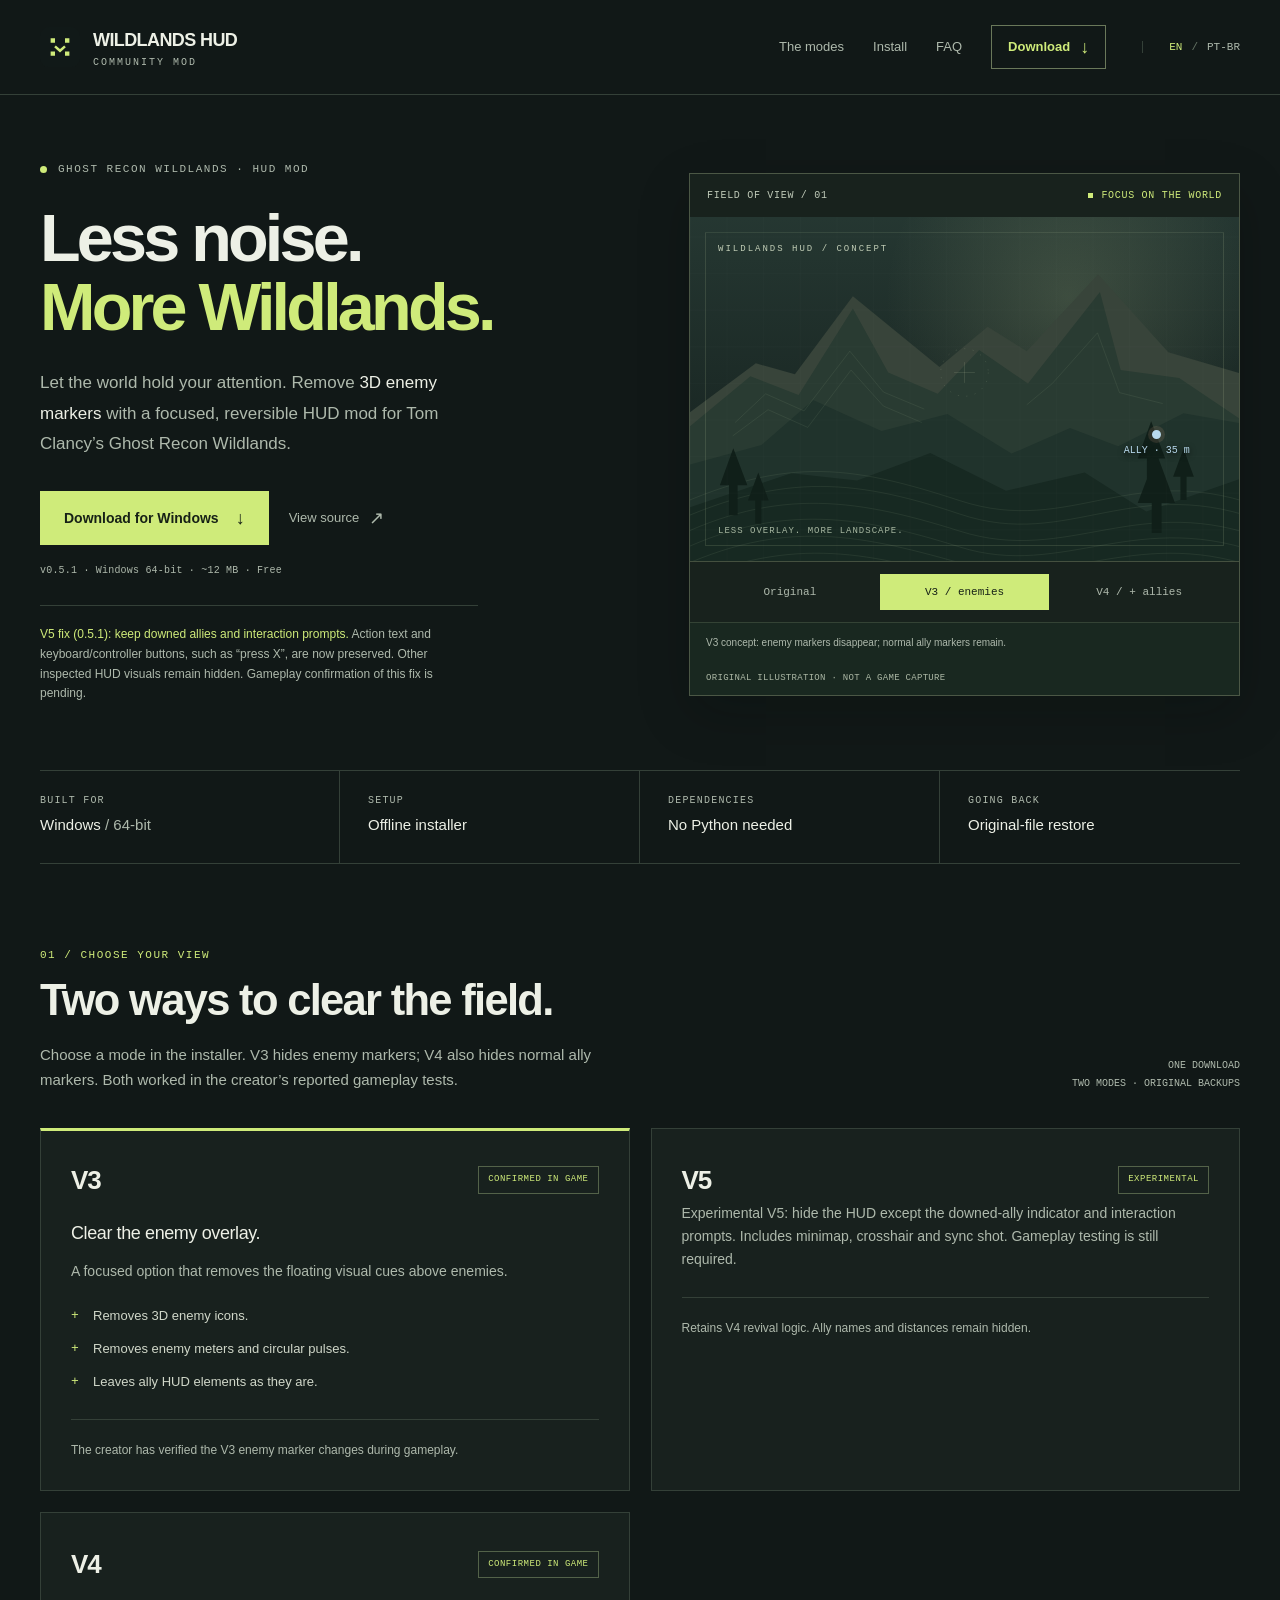
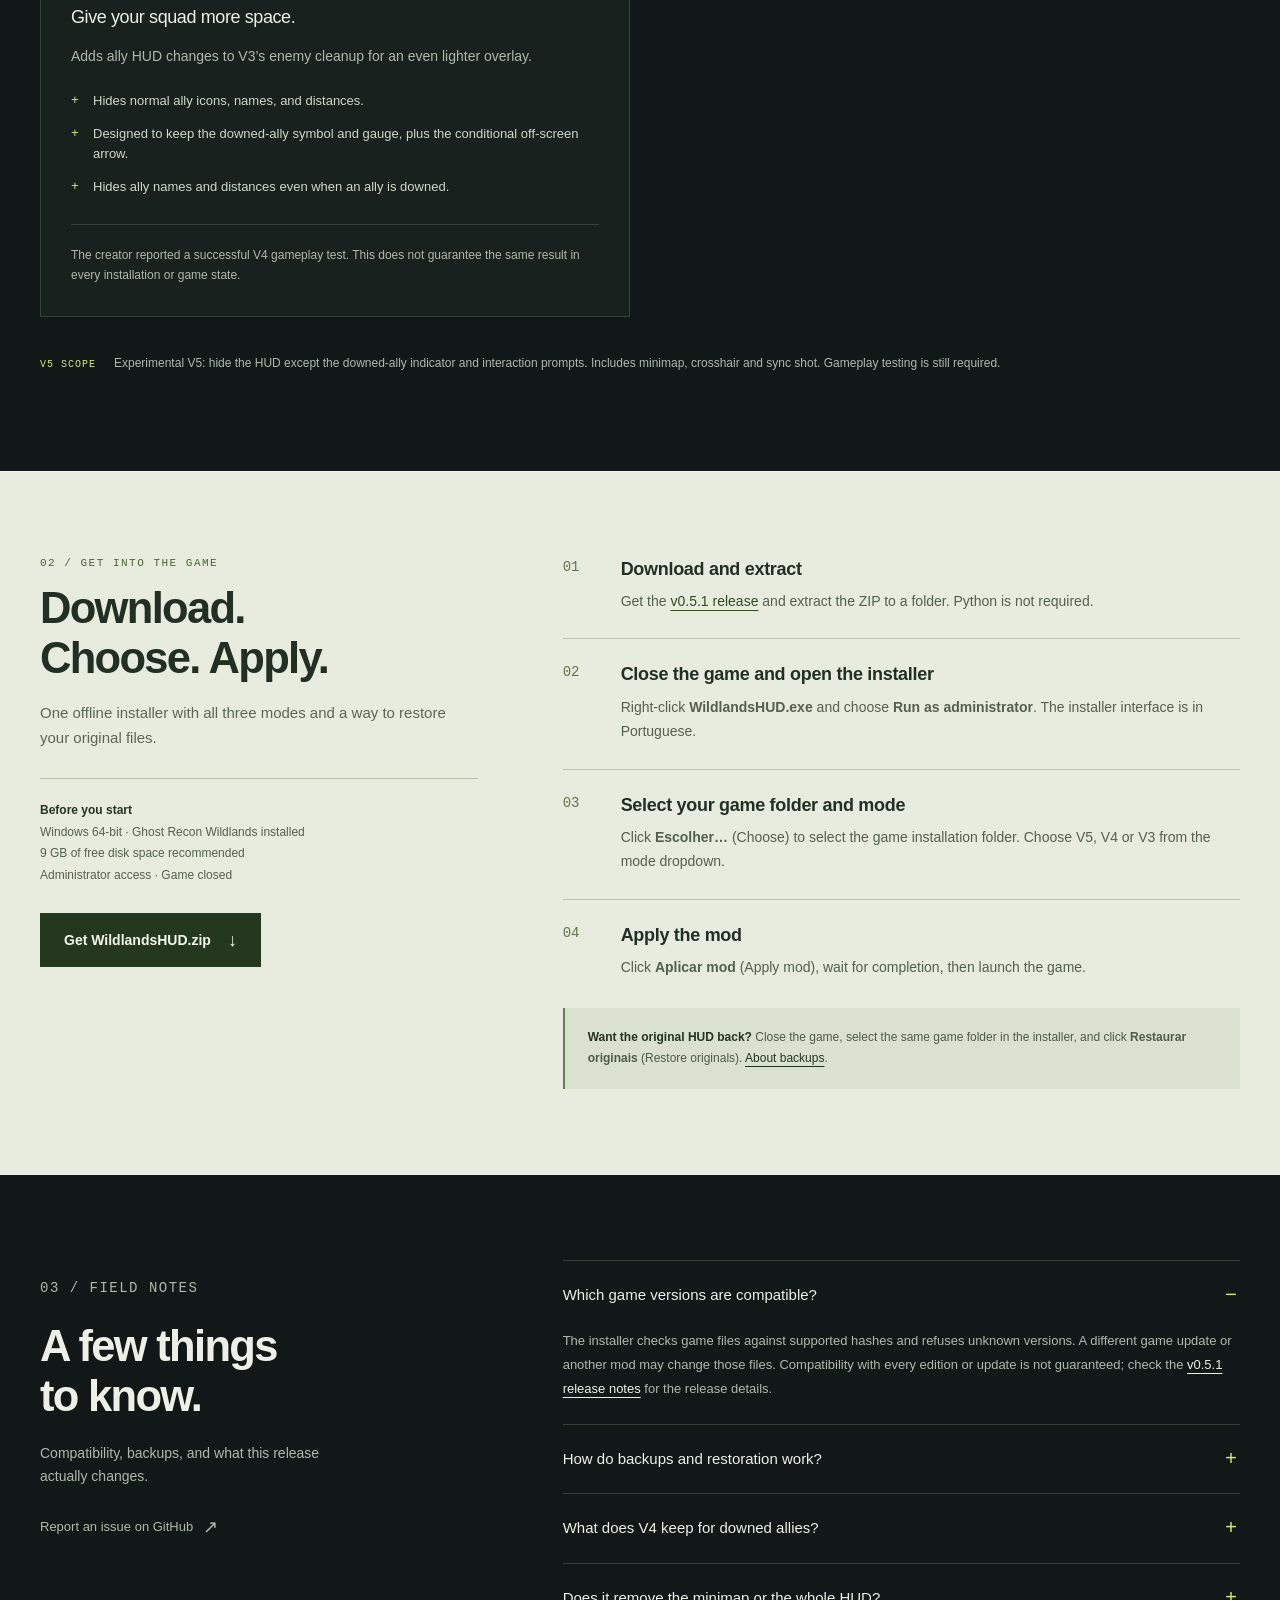
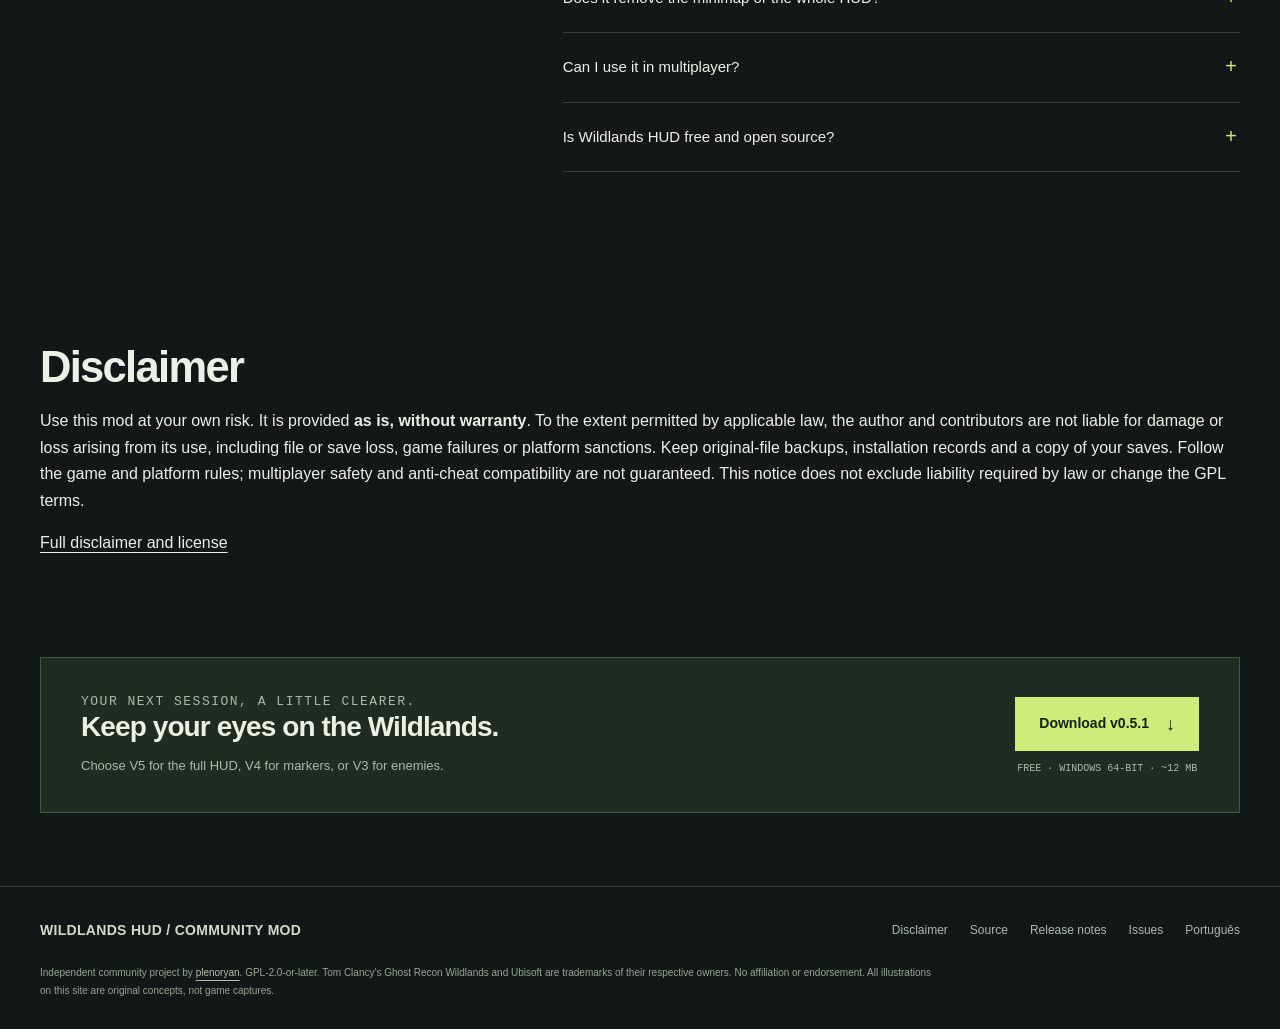
==== docs/index.html @ cd2aba9b "Preserve interaction prompts and action buttons in V5" ====
<!doctype html>
<html lang="en">
<head>
  <meta charset="utf-8">
  <meta name="viewport" content="width=device-width, initial-scale=1">
  <meta name="theme-color" content="#111817">
  <title>Wildlands HUD Mod — Remove Enemy Markers | Windows Download</title>
  <meta name="description" content="Remove 3D enemy markers in Ghost Recon Wildlands with Wildlands HUD. Free Windows installer, original-file restore, V3 and V4 modes confirmed in reported gameplay tests.">
  <meta name="robots" content="index, follow, max-image-preview:large">
  <link rel="canonical" href="https://plenoryan.github.io/wildlands-hud/">
  <link rel="alternate" hreflang="en" href="https://plenoryan.github.io/wildlands-hud/">
  <link rel="alternate" hreflang="pt-BR" href="https://plenoryan.github.io/wildlands-hud/pt-br/">
  <link rel="alternate" hreflang="x-default" href="https://plenoryan.github.io/wildlands-hud/">
  <meta property="og:type" content="website">
  <meta property="og:site_name" content="Wildlands HUD">
  <meta property="og:title" content="Wildlands HUD — Less noise. More Wildlands.">
  <meta property="og:description" content="A focused HUD mod for Ghost Recon Wildlands. Remove 3D enemy markers with a free, offline Windows installer.">
  <meta property="og:url" content="https://plenoryan.github.io/wildlands-hud/">
  <meta property="og:locale" content="en_US">
  <meta property="og:locale:alternate" content="pt_BR">
  <meta property="og:image" content="https://plenoryan.github.io/wildlands-hud/assets/social-card.png">
  <meta property="og:image:width" content="1200">
  <meta property="og:image:height" content="630">
  <meta property="og:image:alt" content="Wildlands HUD: Less noise. More Wildlands. Original illustrated mountain landscape, not a game capture.">
  <meta name="twitter:card" content="summary_large_image">
  <meta name="twitter:title" content="Wildlands HUD — Less noise. More Wildlands.">
  <meta name="twitter:description" content="Remove 3D enemy markers in Ghost Recon Wildlands. Free Windows installer with V3 and V4 modes confirmed in reported gameplay tests.">
  <meta name="twitter:image" content="https://plenoryan.github.io/wildlands-hud/assets/social-card.png">
  <link rel="icon" type="image/svg+xml" href="assets/favicon.svg">
  <link rel="stylesheet" href="assets/site.css">
  <script src="assets/site.js" defer></script>
  <script type="application/ld+json">
  {
    "@context": "https://schema.org",
    "@graph": [
      {
        "@type": "SoftwareApplication",
        "name": "Wildlands HUD",
        "url": "https://plenoryan.github.io/wildlands-hud/",
        "description": "A community HUD mod for Tom Clancy's Ghost Recon Wildlands that removes 3D enemy markers. Includes V3, confirmed in game by its creator, and V4 with additional ally marker changes also confirmed in a reported gameplay test.",
        "applicationCategory": "GameApplication",
        "operatingSystem": "Windows 64-bit",
        "softwareVersion": "0.5.1",
        "inLanguage": "pt-BR",
        "downloadUrl": "https://github.com/plenoryan/wildlands-hud/releases/download/v0.5.1/WildlandsHUD.zip",
        "releaseNotes": "https://github.com/plenoryan/wildlands-hud/releases/tag/v0.5.1",
        "softwareHelp": "https://plenoryan.github.io/wildlands-hud/#install",
        "license": "https://www.gnu.org/licenses/old-licenses/gpl-2.0.html",
        "offers": { "@type": "Offer", "price": "0", "priceCurrency": "USD" },
        "author": { "@type": "Person", "name": "plenoryan", "url": "https://github.com/plenoryan" }
      },
      {
        "@type": "FAQPage",
        "mainEntity": [
          {
            "@type": "Question",
            "name": "How do I install the Wildlands HUD mod?",
            "acceptedAnswer": { "@type": "Answer", "text": "Download and extract WildlandsHUD.zip, close the game, and run WildlandsHUD.exe as administrator. Use Escolher… to select the game installation folder, choose V5, V4 or V3, then click Aplicar mod. The installer UI is in Portuguese. Python is not required." }
          },
          {
            "@type": "Question",
            "name": "How do I restore the original game files?",
            "acceptedAnswer": { "@type": "Answer", "text": "Close the game, open the installer as administrator, select the same game folder, and click Restaurar originais. Original backups are saved beside the patched files with the .phoenixhud.original suffix. Local patch records are kept in %LOCALAPPDATA%\\WildlandsHUD. Keep these backups for restoration." }
          },
          {
            "@type": "Question",
            "name": "Which game versions are compatible?",
            "acceptedAnswer": { "@type": "Answer", "text": "Wildlands HUD supports recognized game file hashes. The installer refuses unknown file versions. Compatibility with every game update or another mod is not guaranteed; review the v0.5.1 release notes." }
          },
          {
            "@type": "Question",
            "name": "What is the difference between V3 and V4?",
            "acceptedAnswer": { "@type": "Answer", "text": "V3 removes 3D enemy icons, meters, and circular pulses; its creator has confirmed these changes in game. V4 adds removal of normal ally icons, names, and distances. It is designed to retain the downed-ally symbol, gauge, and conditional off-screen arrow while hiding ally names and distances even when downed. The creator has reported a successful V4 gameplay test; this does not establish compatibility with every game version or state." }
          }
        ]
      }
    ]
  }
  </script>
</head>
<body>
  <a class="skip" href="#main">Skip to content</a>
  <header class="site-header">
    <nav class="nav container" aria-label="Main navigation">
      <a class="brand" href="./" aria-label="Wildlands HUD home"><img src="assets/favicon.svg" width="40" height="40" alt=""><span>WILDLANDS HUD<small>COMMUNITY MOD</small></span></a>
      <div class="nav-links">
        <a href="#modes">The modes</a><a href="#install">Install</a><a href="#faq">FAQ</a>
        <a class="nav-download" href="https://github.com/plenoryan/wildlands-hud/releases/download/v0.5.1/WildlandsHUD.zip">Download <span class="arrow" aria-hidden="true">↓</span></a>
      </div>
      <div class="language" aria-label="Language"><a href="./" lang="en" aria-current="page" aria-label="English">EN</a><span aria-hidden="true">/</span><a href="pt-br/" lang="pt-BR" aria-label="Português brasileiro">PT-BR</a></div>
    </nav>
  </header>
  <main id="main">
    <section class="hero container" aria-labelledby="hero-title">
      <div class="hero-copy">
        <p class="eyebrow">Ghost Recon Wildlands · HUD mod</p>
        <h1 id="hero-title">Less noise.<br><span>More Wildlands.</span></h1>
        <p class="hero-lead">Let the world hold your attention. Remove <strong>3D enemy markers</strong> with a focused, reversible HUD mod for Tom Clancy’s Ghost Recon Wildlands.</p>
        <div class="actions"><a class="button button-primary" href="https://github.com/plenoryan/wildlands-hud/releases/download/v0.5.1/WildlandsHUD.zip">Download for Windows <span class="arrow" aria-hidden="true">↓</span></a><a class="text-link" href="https://github.com/plenoryan/wildlands-hud">View source <span class="arrow" aria-hidden="true">↗</span></a></div>
        <p class="download-meta">v0.5.1 · Windows 64-bit · ~12 MB · Free</p>
        <p class="release-note"><strong>V5 fix (0.5.1): keep downed allies and interaction prompts.</strong> Action text and keyboard/controller buttons, such as “press X”, are now preserved. Other inspected HUD visuals remain hidden. Gameplay confirmation of this fix is pending.</p>
      </div>
      <figure class="concept">
        <div class="concept-top"><span>FIELD OF VIEW / 01</span><span class="live-label">FOCUS ON THE WORLD</span></div>
        <div class="scene" data-scene data-mode="v3" aria-hidden="true">
          <span class="scene-number">WILDLANDS HUD / CONCEPT</span>
          <span class="marker enemy enemy-one"><i></i><span>84 m</span></span><span class="marker enemy enemy-two"><i></i><span>120 m</span></span><span class="marker enemy enemy-three"><i></i><span>62 m</span></span>
          <span class="marker ally"><i></i><span>ALLY · 35 m</span></span>
          <span class="scene-coordinate">LESS OVERLAY. MORE LANDSCAPE.</span>
        </div>
        <div class="concept-tabs" role="group" aria-label="Illustrated HUD comparison">
          <button type="button" data-mode-button="original" data-caption="Original concept: enemy and normal ally markers are visible." aria-pressed="false">Original</button>
          <button type="button" data-mode-button="v3" data-caption="V3 concept: enemy markers disappear; normal ally markers remain." aria-pressed="true">V3 / enemies</button>
          <button type="button" data-mode-button="v4" data-caption="V4 concept: normal ally markers also disappear. Confirmed in a reported gameplay test by the creator." aria-pressed="false">V4 / + allies</button>
        </div>
        <figcaption><div class="concept-caption" data-scene-caption aria-live="polite">V3 concept: enemy markers disappear; normal ally markers remain.</div><span class="concept-label">ORIGINAL ILLUSTRATION · NOT A GAME CAPTURE</span></figcaption>
      </figure>
    </section>
    <div class="spec-strip container" aria-label="At a glance">
      <div class="spec"><small>Built for</small><strong>Windows <span>/ 64-bit</span></strong></div><div class="spec"><small>Setup</small><strong>Offline installer</strong></div><div class="spec"><small>Dependencies</small><strong>No Python needed</strong></div><div class="spec"><small>Going back</small><strong>Original-file restore</strong></div>
    </div>
    <section class="section container" id="modes" aria-labelledby="modes-title">
      <div class="section-header"><div><p class="section-kicker">01 / Choose your view</p><h2 class="section-title" id="modes-title">Two ways to clear the field.</h2><p class="section-intro">Choose a mode in the installer. V3 hides enemy markers; V4 also hides normal ally markers. Both worked in the creator’s reported gameplay tests.</p></div><p class="section-aside">ONE DOWNLOAD<br>TWO MODES · ORIGINAL BACKUPS</p></div>
      <div class="mode-grid">
        <article class="mode-card recommended"><div class="mode-title"><h3>V3</h3><span class="tag">CONFIRMED IN GAME</span></div><p class="mode-subtitle">Clear the enemy overlay.</p><p class="mode-description">A focused option that removes the floating visual cues above enemies.</p><ul class="feature-list"><li>Removes 3D enemy icons.</li><li>Removes enemy meters and circular pulses.</li><li>Leaves ally HUD elements as they are.</li></ul><p class="mode-footnote">The creator has verified the V3 enemy marker changes during gameplay.</p></article>
        <article class="mode-card"><div class="mode-title"><h3>V5</h3><span class="tag">EXPERIMENTAL</span></div><p class="mode-description">Experimental V5: hide the HUD except the downed-ally indicator and interaction prompts. Includes minimap, crosshair and sync shot. Gameplay testing is still required.</p><p class="mode-footnote">Retains V4 revival logic. Ally names and distances remain hidden.</p></article>
        <article class="mode-card"><div class="mode-title"><h3>V4</h3><span class="tag">CONFIRMED IN GAME</span></div><p class="mode-subtitle">Give your squad more space.</p><p class="mode-description">Adds ally HUD changes to V3’s enemy cleanup for an even lighter overlay.</p><ul class="feature-list"><li>Hides normal ally icons, names, and distances.</li><li>Designed to keep the downed-ally symbol and gauge, plus the conditional off-screen arrow.</li><li>Hides ally names and distances even when an ally is downed.</li></ul><p class="mode-footnote">The creator reported a successful V4 gameplay test. This does not guarantee the same result in every installation or game state.</p></article>
      </div>
      <p class="scope-note"><strong>V5 SCOPE</strong><span>Experimental V5: hide the HUD except the downed-ally indicator and interaction prompts. Includes minimap, crosshair and sync shot. Gameplay testing is still required.</span></p>
    </section>
    <section class="section section-install" id="install" aria-labelledby="install-title">
      <div class="container install-grid">
        <div><p class="section-kicker">02 / Get into the game</p><h2 class="section-title" id="install-title">Download.<br>Choose. Apply.</h2><p class="section-intro">One offline installer with all three modes and a way to restore your original files.</p><p class="requirements"><strong>Before you start</strong><br>Windows 64-bit · Ghost Recon Wildlands installed<br>9 GB of free disk space recommended<br>Administrator access · Game closed</p><a class="button" href="https://github.com/plenoryan/wildlands-hud/releases/download/v0.5.1/WildlandsHUD.zip">Get WildlandsHUD.zip <span class="arrow" aria-hidden="true">↓</span></a></div>
        <div><ol class="steps"><li><h3>Download and extract</h3><p>Get the <a href="https://github.com/plenoryan/wildlands-hud/releases/tag/v0.5.1">v0.5.1 release</a> and extract the ZIP to a folder. Python is not required.</p></li><li><h3>Close the game and open the installer</h3><p>Right-click <strong>WildlandsHUD.exe</strong> and choose <strong>Run as administrator</strong>. The installer interface is in Portuguese.</p></li><li><h3>Select your game folder and mode</h3><p>Click <span class="ui-label" lang="pt-BR">Escolher…</span> (Choose) to select the game installation folder. Choose V5, V4 or V3 from the mode dropdown.</p></li><li><h3>Apply the mod</h3><p>Click <span class="ui-label" lang="pt-BR">Aplicar mod</span> (Apply mod), wait for completion, then launch the game.</p></li></ol><div class="restore-note"><strong>Want the original HUD back?</strong> Close the game, select the same game folder in the installer, and click <span class="ui-label" lang="pt-BR">Restaurar originais</span> (Restore originals). <a href="#restore">About backups</a>.</div></div>
      </div>
    </section>
    <section class="section container faq-layout" id="faq" aria-labelledby="faq-title">
      <div class="faq-intro"><p class="section-kicker">03 / Field notes</p><h2 class="section-title" id="faq-title">A few things<br>to know.</h2><p>Compatibility, backups, and what this release actually changes.</p><a class="text-link" href="https://github.com/plenoryan/wildlands-hud/issues">Report an issue on GitHub <span class="arrow" aria-hidden="true">↗</span></a></div>
      <div class="faq-list">
        <details open><summary>Which game versions are compatible?</summary><p>The installer checks game files against supported hashes and refuses unknown versions. A different game update or another mod may change those files. Compatibility with every edition or update is not guaranteed; check the <a href="https://github.com/plenoryan/wildlands-hud/releases/tag/v0.5.1">v0.5.1 release notes</a> for the release details.</p></details>
        <details id="restore"><summary>How do backups and restoration work?</summary><p>Original copies are saved beside the patched files with the <code>.phoenixhud.original</code> suffix. Local patch records are kept in <code>%LOCALAPPDATA%\WildlandsHUD</code>. Keep the backups: the <span lang="pt-BR">Restaurar originais</span> button uses them to restore the original files. Close the game and select the same installation folder before restoring.</p></details>
        <details><summary>What does V4 keep for downed allies?</summary><p>V4 is designed to preserve the downed-ally symbol and gauge, along with the conditional off-screen arrow. Ally names and distance text are hidden even when downed. The creator reported that V4 was tested and worked. The report does not cover every possible game state or installation.</p></details>
        <details><summary>Does it remove the minimap or the whole HUD?</summary><p>Experimental V5 targets the full HUD, including minimap, crosshair and sync shot, while retaining the downed-ally indicator and interaction prompts. Gameplay testing is still required. V3 and V4 keep their narrower marker scope.</p></details>
        <details><summary>Can I use it in multiplayer?</summary><p>This project makes no claim of multiplayer safety or anti-cheat compatibility. It does not provide an anti-cheat bypass. An “offline installer” means installation does not require an online service; it is not a statement about supported game modes.</p></details>
        <details><summary>Is Wildlands HUD free and open source?</summary><p>Yes. Wildlands HUD is a free community project. Its <a href="https://github.com/plenoryan/wildlands-hud">source code</a> is available under the GNU General Public License, version 2 or later (GPL-2.0-or-later). It is not affiliated with, endorsed by, or an official product of Ubisoft.</p></details>
      </div>
    </section>
    <section class="section container" id="disclaimer" aria-labelledby="disclaimer-title"><h2 class="section-title" id="disclaimer-title">Disclaimer</h2><p>Use this mod at your own risk. It is provided <strong>as is, without warranty</strong>. To the extent permitted by applicable law, the author and contributors are not liable for damage or loss arising from its use, including file or save loss, game failures or platform sanctions. Keep original-file backups, installation records and a copy of your saves. Follow the game and platform rules; multiplayer safety and anti-cheat compatibility are not guaranteed. This notice does not exclude liability required by law or change the GPL terms.</p><p><a href="https://github.com/plenoryan/wildlands-hud/blob/main/DISCLAIMER.md">Full disclaimer and license</a></p></section>
    <section class="download-band container" aria-labelledby="download-title"><div><p class="section-kicker">Your next session, a little clearer.</p><h2 id="download-title">Keep your eyes on the Wildlands.</h2><p>Choose V5 for the full HUD, V4 for markers, or V3 for enemies.</p></div><div><a class="button button-primary" href="https://github.com/plenoryan/wildlands-hud/releases/download/v0.5.1/WildlandsHUD.zip">Download v0.5.1 <span class="arrow" aria-hidden="true">↓</span></a><small>FREE · WINDOWS 64-BIT · ~12 MB</small></div></section>
  </main>
  <footer class="site-footer"><div class="container"><div class="footer-top"><span class="footer-brand">WILDLANDS HUD <span aria-hidden="true">/</span> COMMUNITY MOD</span><div class="footer-links"><a href="#disclaimer">Disclaimer</a><a href="https://github.com/plenoryan/wildlands-hud">Source</a><a href="https://github.com/plenoryan/wildlands-hud/releases/tag/v0.5.1">Release notes</a><a href="https://github.com/plenoryan/wildlands-hud/issues">Issues</a><a href="pt-br/" lang="pt-BR">Português</a></div></div><p class="footer-bottom">Independent community project by <a href="https://github.com/plenoryan">plenoryan</a>. GPL-2.0-or-later. Tom Clancy’s Ghost Recon Wildlands and Ubisoft are trademarks of their respective owners. No affiliation or endorsement. All illustrations on this site are original concepts, not game captures.</p></div></footer>
</body>
</html>
---- docs/assets/site.css ----
/* Original artwork and interface. No game assets or external font requests. */
:root{color-scheme:dark;--bg:#111817;--panel:#18211e;--line:#344038;--ink:#edf0e6;--muted:#aeb9ac;--green:#cfeb7a;--dark:#172116;--mono:"Cascadia Code",Consolas,monospace;--sans:Inter,"Segoe UI",Arial,sans-serif}
*{box-sizing:border-box}html{scroll-behavior:smooth;scroll-padding-top:100px}body{margin:0;background:var(--bg);color:var(--ink);font:16px/1.65 var(--sans);-webkit-font-smoothing:antialiased}a{color:inherit;text-decoration-thickness:1px;text-underline-offset:4px}button{font:inherit}button,a{-webkit-tap-highlight-color:transparent}a:focus-visible,button:focus-visible,summary:focus-visible{outline:3px solid var(--green);outline-offset:5px}button{cursor:pointer}::selection{background:var(--green);color:var(--dark)}.container{width:min(1200px,calc(100% - 80px));margin-inline:auto}.skip{position:fixed;z-index:20;top:10px;left:10px;transform:translateY(-150%);background:var(--green);padding:12px 20px;color:var(--dark)}.skip:focus{transform:translateY(0)}.site-header{border-bottom:1px solid var(--line);background:var(--bg)}.nav{min-height:94px;display:flex;align-items:center;gap:36px}.brand{display:flex;gap:13px;align-items:center;font-size:18px;font-weight:760;letter-spacing:-.6px;text-decoration:none;white-space:nowrap}.brand img{width:40px;height:40px}.brand span small{font:10px var(--mono);display:block;color:var(--muted);letter-spacing:2px;margin-top:1px}.nav-links{margin-left:auto;display:flex;gap:29px;align-items:center}.nav-links>a{font-size:13px;color:var(--muted);text-decoration:none}.nav-links>a:hover{color:var(--ink)}.language{display:flex;gap:9px;align-items:center;font:11px var(--mono);border-left:1px solid var(--line);padding-left:26px}.language a{text-decoration:none;color:var(--muted)}.language a[aria-current="page"]{color:var(--green)}.language span{color:#657465}.nav-download{display:inline-flex!important;align-items:center;gap:10px;padding:10px 16px;border:1px solid #6a785a;color:var(--green)!important;font-weight:650}.arrow{font-size:18px;line-height:1}.eyebrow{display:flex;gap:11px;align-items:center;font:11px/1.5 var(--mono);letter-spacing:1.5px;text-transform:uppercase;color:var(--muted);margin:0 0 26px}.eyebrow::before{content:"";width:7px;height:7px;background:var(--green);border-radius:50%}.hero{padding-top:66px;padding-bottom:62px;display:grid;grid-template-columns:1.08fr 1fr;gap:54px;align-items:center}.hero-copy{padding-bottom:4px}h1{font-size:clamp(48px,5.2vw,74px);line-height:1.05;letter-spacing:-3.8px;font-weight:750;margin:0 0 25px}h1 span{color:var(--green)}.hero-lead{font-size:17px;line-height:1.8;color:var(--muted);max-width:460px;margin:0 0 31px}.hero-lead strong{color:var(--ink);font-weight:500}.actions{display:flex;align-items:center;gap:20px;flex-wrap:wrap}.button{display:inline-flex;justify-content:center;align-items:center;gap:17px;min-height:54px;padding:13px 23px;font-size:14px;font-weight:720;text-decoration:none;border:1px solid transparent;transition:background .2s,transform .2s}.button:hover{transform:translateY(-2px)}.button-primary{background:var(--green);color:var(--dark)}.button-primary:hover{background:#def999}.text-link{font-size:13px;display:inline-flex;align-items:center;gap:10px;color:var(--muted);text-decoration:none}.text-link:hover{color:var(--ink)}.download-meta{font:10px/1.8 var(--mono);color:var(--muted);margin:17px 0 0;letter-spacing:.2px}.release-note{font-size:12px;color:var(--muted);margin:25px 0 0;padding-top:19px;border-top:1px solid var(--line);max-width:438px}.release-note strong{color:var(--green);font-weight:500}.concept{border:1px solid #4b5745;margin:0;position:relative;min-width:0;background:#192820;box-shadow:0 18px 50px #060c0933}.concept-top{display:flex;justify-content:space-between;gap:10px;padding:14px 17px;background:#18221d;font:10px/1.5 var(--mono);letter-spacing:.7px;color:#c0cbb9}.live-label{color:var(--green);display:flex;align-items:center;gap:8px}.live-label::before{content:"";width:5px;height:5px;background:var(--green)}.scene{height:344px;position:relative;background:url("terrain.svg") center/cover;overflow:hidden}.scene::after{content:"";pointer-events:none;position:absolute;inset:15px;border:1px solid #d7e9b522;clip-path:polygon(0 0,26px 0,26px 1px,1px 1px,1px 26px,0 26px,0 0,100% 0,100% 26px,calc(100% - 1px) 26px,calc(100% - 1px) 1px,calc(100% - 26px) 1px,calc(100% - 26px) 0,100% 0,100% 100%,calc(100% - 26px) 100%,calc(100% - 26px) calc(100% - 1px),calc(100% - 1px) calc(100% - 1px),calc(100% - 1px) calc(100% - 26px),100% calc(100% - 26px),100% 100%,0 100%,0 calc(100% - 26px),1px calc(100% - 26px),1px calc(100% - 1px),26px calc(100% - 1px),26px 100%,0 100%)}.scene-number{position:absolute;left:28px;top:27px;font:9px var(--mono);letter-spacing:2px;color:#c0ccb5}.scene-coordinate{position:absolute;bottom:25px;left:28px;font:9px var(--mono);letter-spacing:1px;color:#a7b7a1}.marker{position:absolute;display:grid;justify-items:center;gap:6px;transition:opacity .3s;color:#e7a287;font:10px var(--mono);text-shadow:0 2px 6px #000}.marker i{display:block;width:13px;height:13px;background:currentColor;transform:rotate(45deg);box-shadow:0 0 0 4px #edaf9020}.enemy-one{left:27%;top:42%}.enemy-two{left:66%;top:37%}.enemy-three{left:49%;top:54%}.ally{left:79%;top:62%;color:#b8d9ed}.ally i{border-radius:50%;width:9px;height:9px}.scene[data-mode="v3"] .enemy,.scene[data-mode="v4"] .marker{opacity:0}.concept-tabs{display:flex;gap:5px;padding:12px 15px;background:#18221d;border-top:1px solid #44503f}.concept-tabs button{border:1px solid transparent;background:transparent;color:var(--muted);padding:7px 12px;font:11px var(--mono);flex:1;min-height:36px}.concept-tabs button:hover{color:var(--ink);border-color:var(--line)}.concept-tabs button[aria-pressed="true"]{background:var(--green);color:var(--dark)}.concept figcaption{font-size:10px;color:var(--muted);padding:12px 16px;line-height:1.5;border-top:1px solid #344335}.concept-caption{min-height:32px}.concept figcaption strong{color:#d1d9ca;font-weight:500}.concept-label{display:block;font:9px var(--mono);letter-spacing:.3px;margin-top:6px;color:#acb8a5}.sr-only{position:absolute;width:1px;height:1px;padding:0;margin:-1px;overflow:hidden;clip:rect(0,0,0,0);white-space:nowrap;border:0}.spec-strip{border-block:1px solid var(--line);display:grid;grid-template-columns:repeat(4,1fr);margin-bottom:0}.spec{padding:24px 28px;border-right:1px solid var(--line)}.spec:first-child{padding-left:0}.spec:last-child{border:0}.spec small{display:block;font:10px var(--mono);color:var(--muted);letter-spacing:1.2px;margin-bottom:6px;text-transform:uppercase}.spec strong{font-size:15px;font-weight:500}.spec strong span{color:var(--muted)}.section{padding-block:85px}.section-kicker{font:11px var(--mono);letter-spacing:1.5px;text-transform:uppercase;color:var(--green);margin:0 0 14px}.section-title{font-size:clamp(31px,3.4vw,44px);line-height:1.16;letter-spacing:-1.7px;margin:0;font-weight:650}.section-intro{max-width:575px;color:var(--muted);font-size:15px;margin:18px 0 0}.section-header{display:flex;align-items:flex-end;justify-content:space-between;gap:35px;margin-bottom:35px}.section-aside{font:10px/1.8 var(--mono);color:var(--muted);max-width:225px;margin:0;text-align:right}.mode-grid{display:grid;grid-template-columns:1fr 1fr;gap:21px}.mode-card{border:1px solid var(--line);padding:30px;background:var(--panel)}.mode-card.recommended{border-top:3px solid var(--green);padding-top:28px}.mode-title{display:flex;align-items:center;justify-content:space-between;gap:14px}.mode-title h3{font-size:26px;font-weight:600;letter-spacing:-1px;margin:0}.tag{font:9px/1.5 var(--mono);padding:6px 9px;border:1px solid #536249;color:var(--green);letter-spacing:.5px;white-space:nowrap}.tag.experimental{color:#e0c68f;border-color:#6c6049}.mode-subtitle{font-size:18px;letter-spacing:-.4px;margin:17px 0 12px}.mode-description{font-size:14px;color:var(--muted);margin:0 0 23px}.feature-list{padding:0;margin:0;list-style:none}.feature-list li{position:relative;padding-left:22px;font-size:13px;color:#d0d7c9;margin-top:12px;line-height:1.6}.feature-list li::before{content:"+";position:absolute;left:0;color:var(--green);font-family:var(--mono)}.mode-footnote{font-size:12px;color:var(--muted);border-top:1px solid var(--line);padding-top:20px;margin:26px 0 0;line-height:1.7}.scope-note{margin-top:20px;display:flex;align-items:baseline;gap:18px;font-size:12px;color:var(--muted);padding:17px 0 0}.scope-note strong{font:10px var(--mono);letter-spacing:1px;color:var(--green);white-space:nowrap}.section-install{background:#e8ecdf;color:#223024;border-block:1px solid #f1f4e9}.section-install .section-kicker{color:#4b6339}.section-install .section-intro{color:#5c6657}.install-grid{display:grid;grid-template-columns:.84fr 1.3fr;gap:85px}.requirements{margin:27px 0 0;border-top:1px solid #b8c3ad;padding-top:21px;font-size:12px;color:#54614d;line-height:1.8}.requirements strong{color:#243522}.steps{padding:0;margin:0;list-style:none;counter-reset:steps}.steps li{counter-increment:steps;position:relative;padding:0 0 25px 58px;margin-bottom:23px;border-bottom:1px solid #bac4b0}.steps li:last-child{margin:0;border:0;padding-bottom:0}.steps li::before{content:"0" counter(steps);position:absolute;left:0;top:2px;color:#617646;font:14px var(--mono)}.steps h3{font-size:18px;line-height:1.35;margin:0 0 8px;font-weight:650;letter-spacing:-.3px}.steps p{font-size:14px;line-height:1.75;margin:0;color:#53604d}.steps a{color:#304d1e}.ui-label{font-weight:650;color:inherit}.section-install .button{margin-top:27px;background:#243820;color:#f1f7e9}.section-install .button:hover{background:#38532d}.restore-note{padding:19px 23px;background:#dae1cf;margin-top:28px;font-size:12px;line-height:1.8;color:#4e5c45;border-left:2px solid #687e4f}.restore-note strong{color:#22351c}.restore-note a{color:#22351c}.faq-layout{display:grid;grid-template-columns:.84fr 1.3fr;gap:85px}.faq-intro p{font-size:14px;color:var(--muted);max-width:300px;margin:20px 0 25px}.faq-list{border-top:1px solid var(--line)}details{border-bottom:1px solid var(--line);padding:0}summary{list-style:none;cursor:pointer;position:relative;padding:23px 32px 23px 0;font-size:15px;font-weight:500;line-height:1.5}summary::-webkit-details-marker{display:none}summary::after{content:"+";position:absolute;right:3px;color:var(--green);font:20px var(--mono)}details[open] summary::after{content:"−"}details p{font-size:13px;line-height:1.85;color:var(--muted);margin:0 0 22px}details code{font:11px/1.7 var(--mono);color:#d2dfbd;overflow-wrap:anywhere}details a{color:var(--ink)}.download-band{padding:36px 40px;display:flex;align-items:center;justify-content:space-between;gap:35px;background:#202c21;border:1px solid #46563b;margin-bottom:73px;position:relative;overflow:hidden}.download-band h2{font-size:28px;letter-spacing:-.9px;line-height:1.3;margin:0 0 9px;font-weight:600}.download-band p{color:var(--muted);font-size:13px;margin:0}.download-band .button{white-space:nowrap}.download-band small{display:block;font:10px var(--mono);text-align:center;color:var(--muted);margin-top:12px}.site-footer{border-top:1px solid var(--line);padding-block:32px 28px}.footer-top{display:flex;justify-content:space-between;align-items:center;gap:25px}.footer-brand{font-size:14px;color:#d1d9ca;font-weight:650;letter-spacing:.3px}.footer-links{display:flex;gap:22px;flex-wrap:wrap}.footer-links a{font-size:12px;color:var(--muted);text-decoration:none}.footer-links a:hover{color:var(--ink)}.footer-bottom{font-size:10px;color:#99a593;margin:22px 0 0;max-width:900px;line-height:1.8}.footer-bottom a{color:#b5c1ac}
@media(min-width:1500px){.hero{padding-block:82px}.scene{height:386px}}
@media(max-width:1100px){.container{width:calc(100% - 56px)}.nav{gap:22px}.nav-links{gap:20px}.language{padding-left:18px}.hero{gap:32px}h1{font-size:57px;letter-spacing:-2.8px}.hero-lead{font-size:16px}.scene{height:329px}.hero .actions{gap:14px}.hero .button{padding-inline:17px}.hero .text-link{font-size:12px}.install-grid,.faq-layout{gap:52px}.mode-card{padding:24px}.mode-card.recommended{padding-top:22px}.tag{font-size:8px}.mode-title h3{font-size:24px}}
@media(max-width:860px){.nav-links>a:not(.nav-download){display:none}.hero{grid-template-columns:1fr 1fr;gap:27px;padding-top:45px}h1{font-size:48px;letter-spacing:-2.5px}.eyebrow{font-size:9px;letter-spacing:.6px}.hero-lead{font-size:14px}.hero .actions{display:block}.hero .text-link{margin-top:16px}.scene{height:333px}.concept-top{padding-inline:11px;font-size:8px}.concept-tabs{padding:9px;gap:3px}.concept-tabs button{padding:7px 6px;font-size:10px}.spec{padding-inline:18px}.spec strong{font-size:13px}.spec small{font-size:9px}.section{padding-block:65px}.mode-title{align-items:flex-start;flex-direction:column;gap:10px}.mode-subtitle{font-size:17px}.mode-description{font-size:13px}.install-grid,.faq-layout{gap:36px;grid-template-columns:.8fr 1.2fr}.section-title{font-size:33px}.download-band{padding:28px}.download-band h2{font-size:23px}}
@media(max-width:680px){.container{width:calc(100% - 40px)}.nav{min-height:77px;gap:14px;flex-wrap:wrap}.brand{font-size:16px;gap:8px}.brand img{width:33px;height:33px}.brand span small{font-size:8px;letter-spacing:1.4px}.nav-links{margin-left:auto}.nav-download{display:none!important}.language{padding-left:0;border:0;font-size:10px;gap:8px}.hero{grid-template-columns:1fr;padding-block:43px 35px;gap:34px}.hero-copy{padding:0}.eyebrow{font-size:9px;letter-spacing:1px;margin-bottom:23px}h1{font-size:clamp(49px,11vw,68px);letter-spacing:-2.8px;max-width:580px;margin-bottom:21px}.hero-lead{font-size:15px;max-width:520px;margin-bottom:25px}.hero .actions{display:flex;gap:21px}.hero .text-link{margin:0}.hero .button{padding-inline:21px}.release-note{max-width:none;margin-top:21px}.scene{height:285px}.concept-top{font-size:9px;padding:12px 14px}.concept-tabs button{font-size:11px}.concept-caption{min-height:0}.concept figcaption{font-size:11px}.concept-label{font-size:9px}.spec-strip{grid-template-columns:1fr 1fr}.spec{padding:19px 15px}.spec:nth-child(odd){padding-left:0}.spec:nth-child(even){border-right:0;padding-left:24px}.spec:nth-child(-n+2){border-bottom:1px solid var(--line)}.spec strong{font-size:14px}.section{padding-block:53px}.section-header{display:block;margin-bottom:26px}.section-title{font-size:34px;letter-spacing:-1.2px}.section-intro{font-size:14px}.section-aside{max-width:none;text-align:left;margin-top:18px}.mode-grid{grid-template-columns:1fr;gap:16px}.mode-card{padding:25px}.mode-card.recommended{padding-top:23px}.mode-title{flex-direction:row;align-items:center}.mode-title h3{font-size:26px}.tag{font-size:9px}.mode-subtitle{font-size:18px}.mode-description{font-size:14px}.mode-footnote{margin-top:21px}.scope-note{align-items:flex-start;gap:12px;line-height:1.7;padding-top:9px}.scope-note strong{padding-top:4px;font-size:9px}.install-grid,.faq-layout{grid-template-columns:1fr;gap:35px}.requirements{margin-top:23px}.steps li{padding-left:46px}.steps h3{font-size:17px}.steps p{font-size:14px}.faq-intro p{max-width:none;margin:16px 0 20px}.faq-layout{gap:28px}summary{font-size:14px;padding-block:20px}details p{font-size:13px}.download-band{margin-bottom:48px;padding:28px;display:block}.download-band h2{font-size:26px}.download-band>div:last-child{margin-top:25px}.download-band .button{width:100%}.download-band small{text-align:center}.footer-top{display:block}.footer-links{margin-top:18px;gap:17px}.footer-bottom{font-size:10px;margin-top:18px}.site-footer{padding-block:27px}}
@media(prefers-reduced-motion:reduce){html{scroll-behavior:auto}*{transition:none!important}.button:hover{transform:none}}
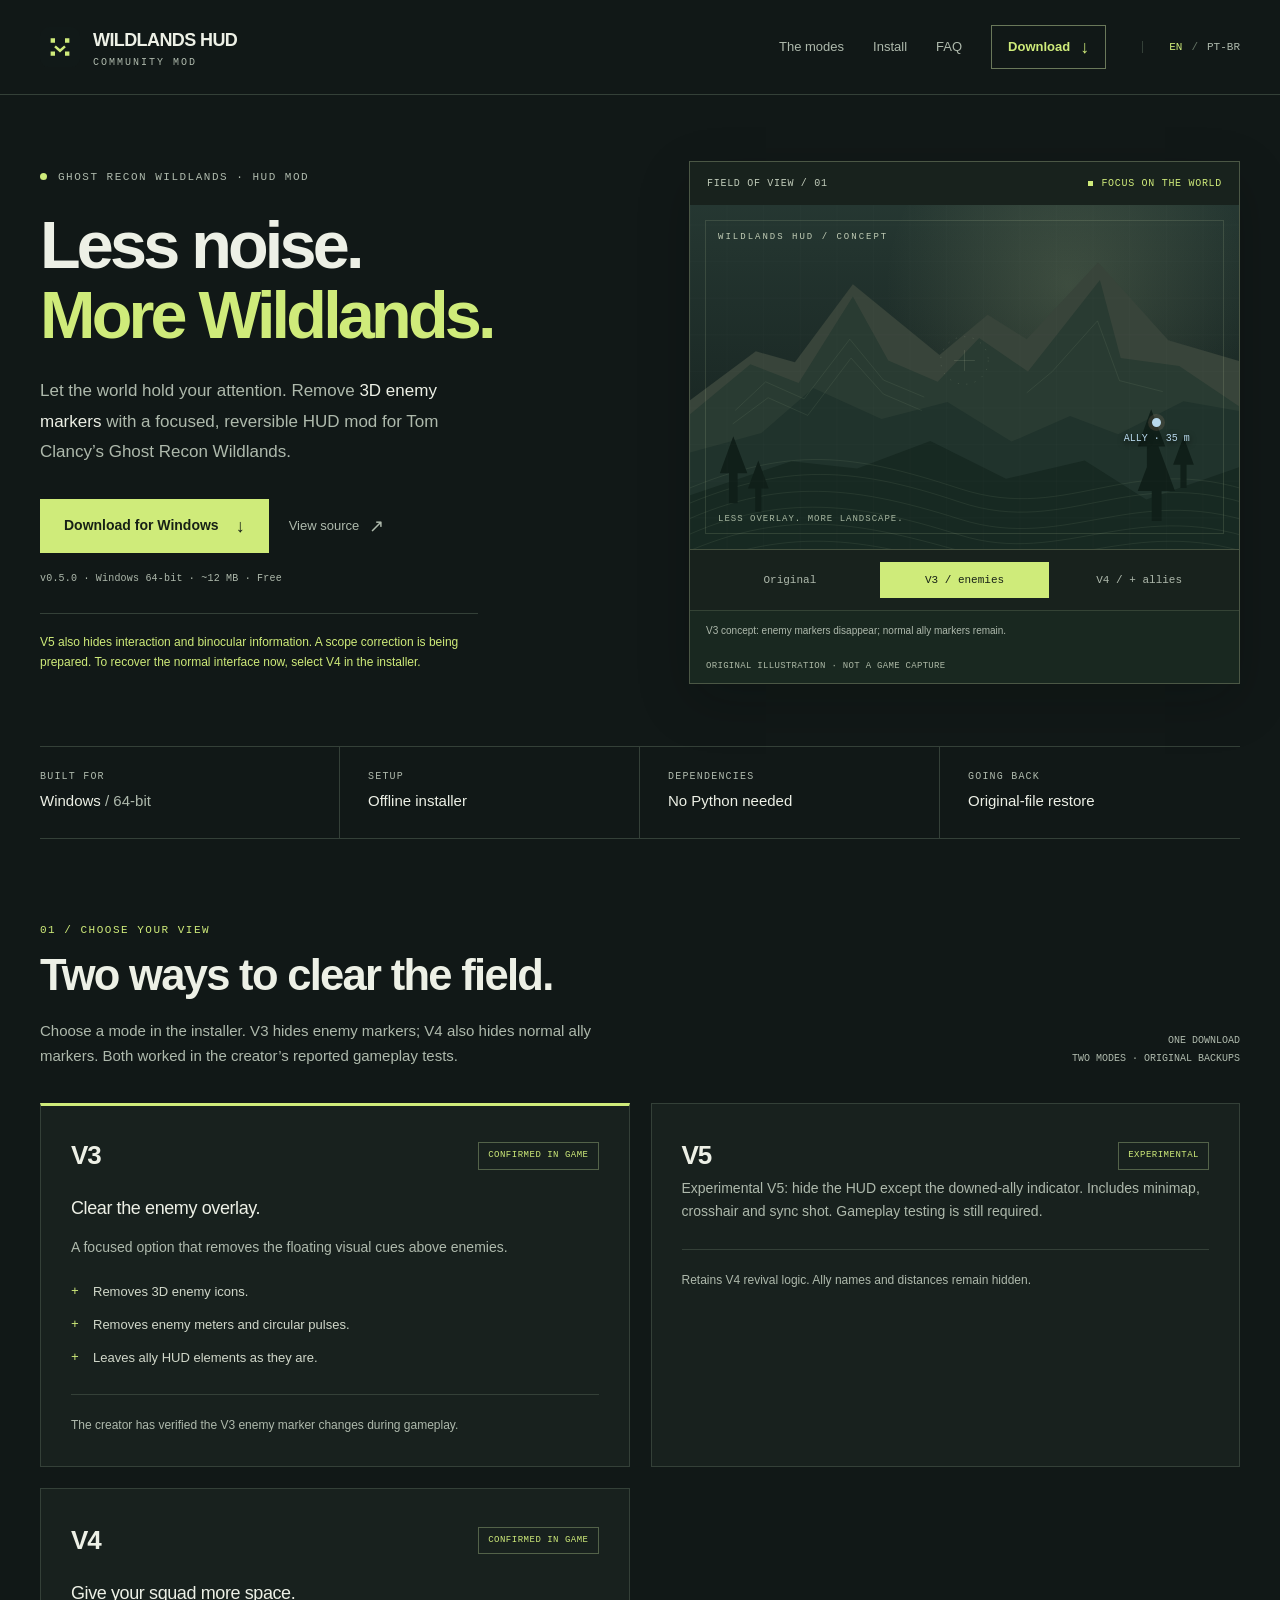
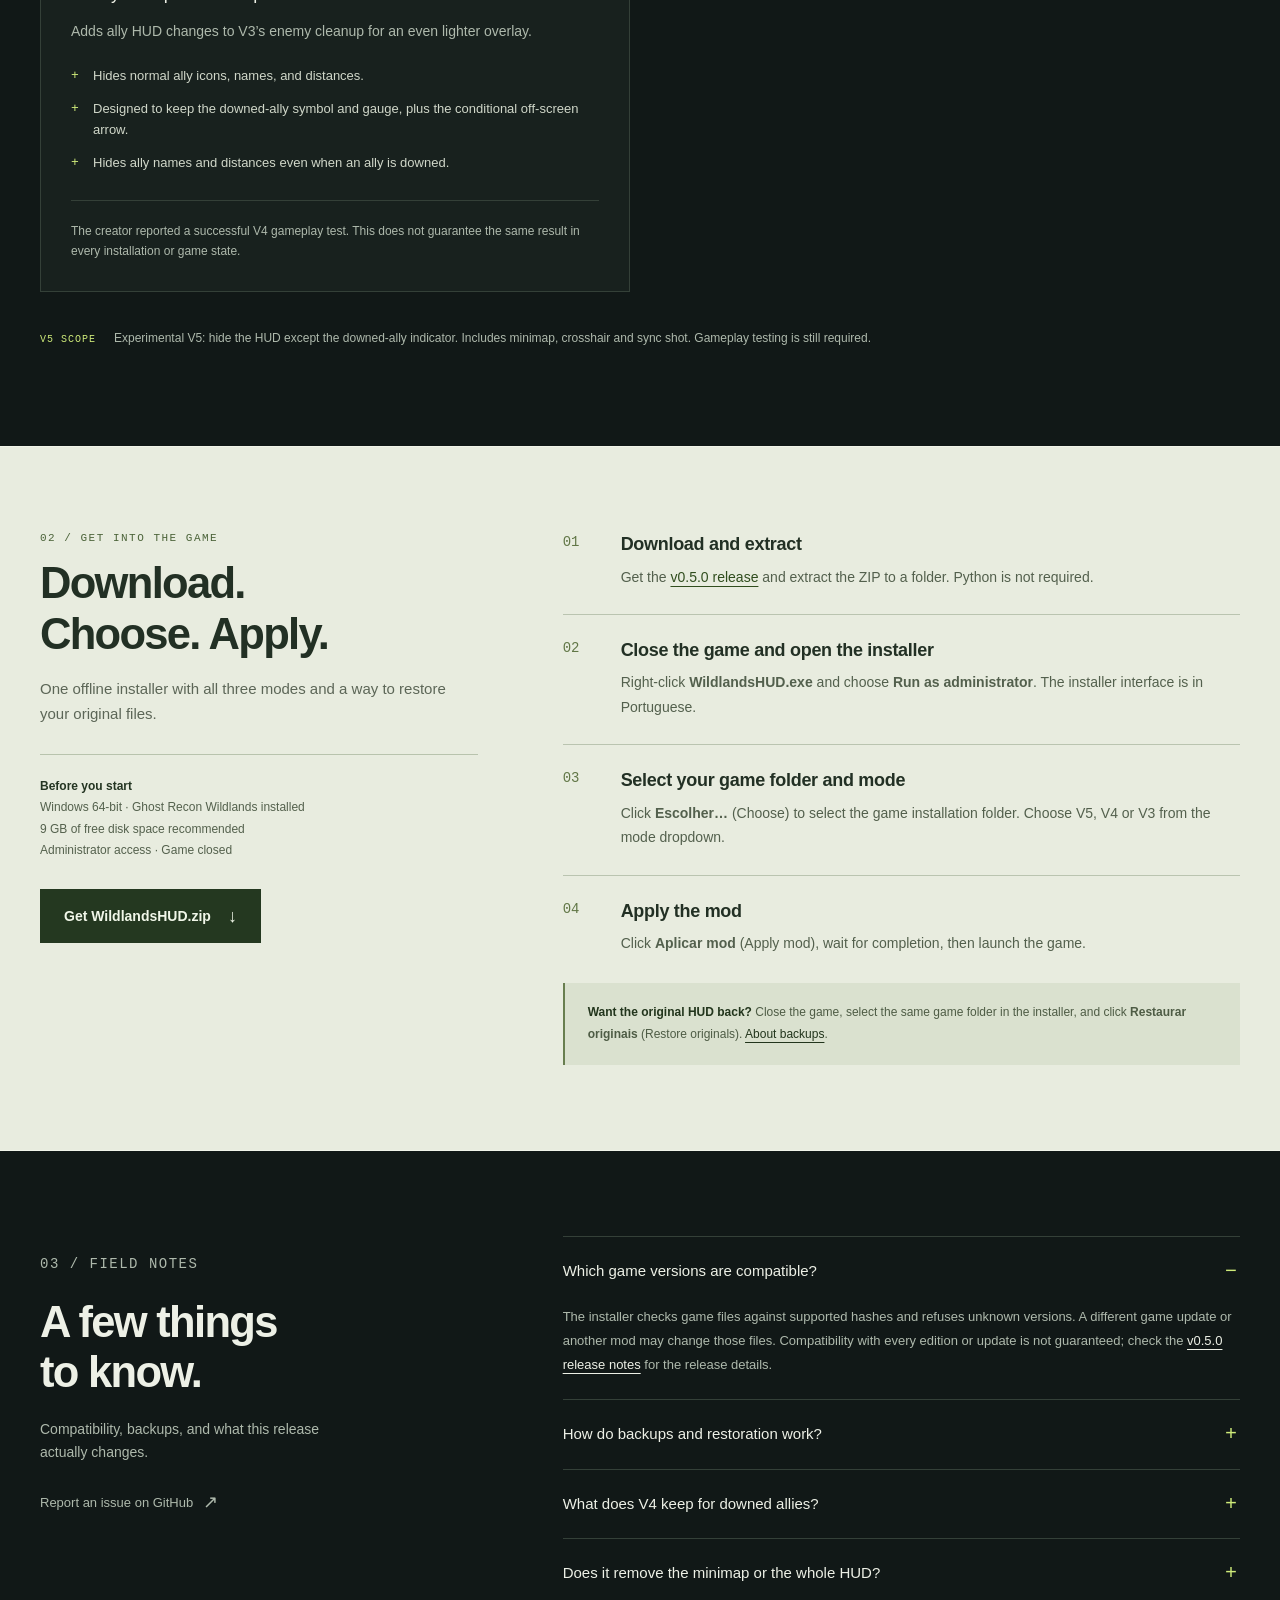
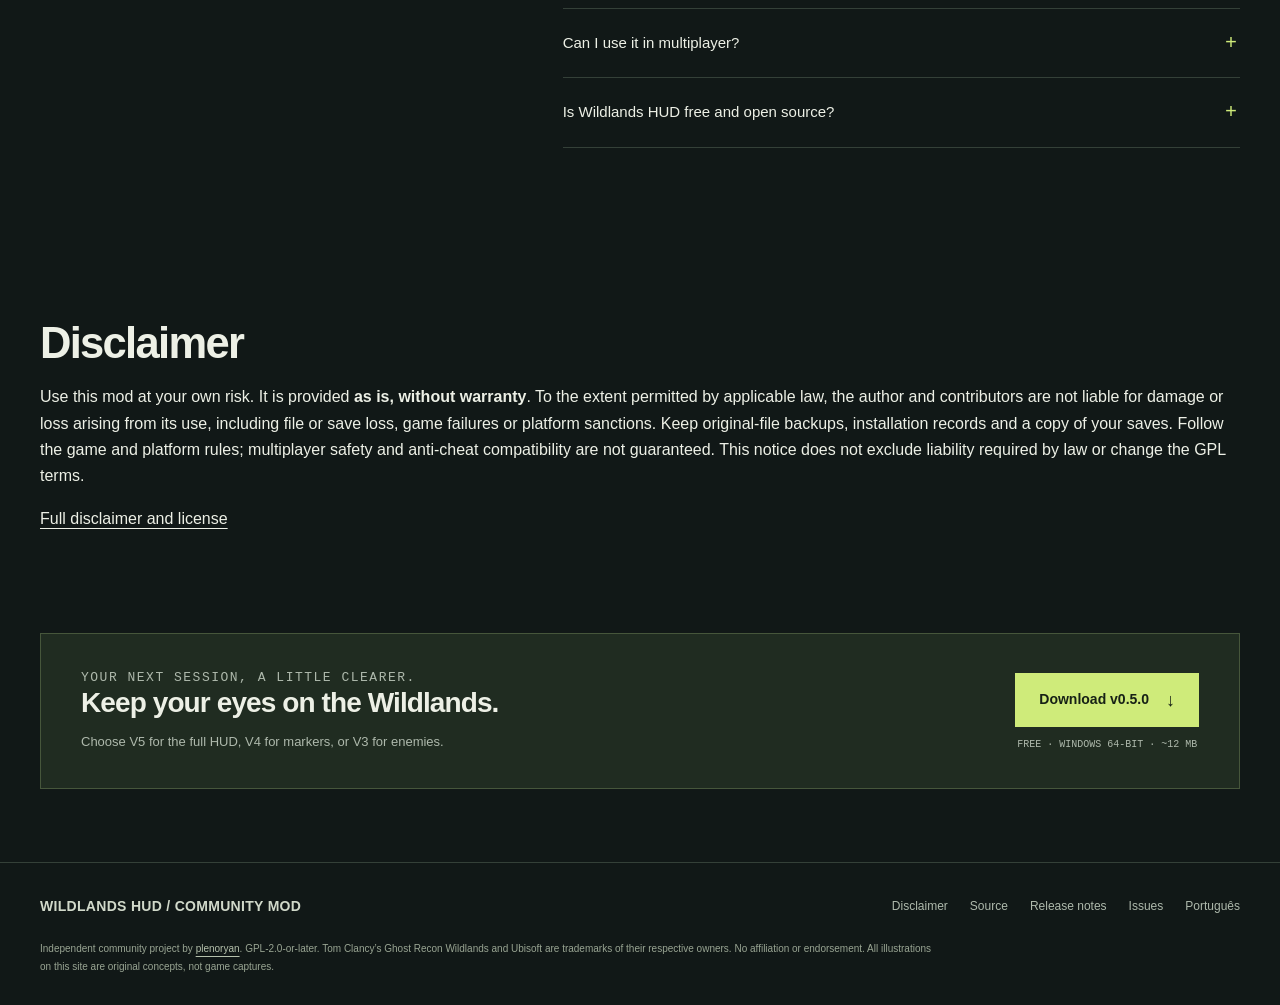
==== commit 788ed2c4: "Clarify V5 scope regression and keep published download links" ====
--- a/docs/index.html
+++ b/docs/index.html
@@ -40,10 +40,10 @@
         "description": "A community HUD mod for Tom Clancy's Ghost Recon Wildlands that removes 3D enemy markers. Includes V3, confirmed in game by its creator, and V4 with additional ally marker changes also confirmed in a reported gameplay test.",
         "applicationCategory": "GameApplication",
         "operatingSystem": "Windows 64-bit",
-        "softwareVersion": "0.5.1",
+        "softwareVersion": "0.5.0",
         "inLanguage": "pt-BR",
-        "downloadUrl": "https://github.com/plenoryan/wildlands-hud/releases/download/v0.5.1/WildlandsHUD.zip",
-        "releaseNotes": "https://github.com/plenoryan/wildlands-hud/releases/tag/v0.5.1",
+        "downloadUrl": "https://github.com/plenoryan/wildlands-hud/releases/download/v0.5.0/WildlandsHUD.zip",
+        "releaseNotes": "https://github.com/plenoryan/wildlands-hud/releases/tag/v0.5.0",
         "softwareHelp": "https://plenoryan.github.io/wildlands-hud/#install",
         "license": "https://www.gnu.org/licenses/old-licenses/gpl-2.0.html",
         "offers": { "@type": "Offer", "price": "0", "priceCurrency": "USD" },
@@ -65,7 +65,7 @@
           {
             "@type": "Question",
             "name": "Which game versions are compatible?",
-            "acceptedAnswer": { "@type": "Answer", "text": "Wildlands HUD supports recognized game file hashes. The installer refuses unknown file versions. Compatibility with every game update or another mod is not guaranteed; review the v0.5.1 release notes." }
+            "acceptedAnswer": { "@type": "Answer", "text": "Wildlands HUD supports recognized game file hashes. The installer refuses unknown file versions. Compatibility with every game update or another mod is not guaranteed; review the v0.5.0 release notes." }
           },
           {
             "@type": "Question",
@@ -85,7 +85,7 @@
       <a class="brand" href="./" aria-label="Wildlands HUD home"><img src="assets/favicon.svg" width="40" height="40" alt=""><span>WILDLANDS HUD<small>COMMUNITY MOD</small></span></a>
       <div class="nav-links">
         <a href="#modes">The modes</a><a href="#install">Install</a><a href="#faq">FAQ</a>
-        <a class="nav-download" href="https://github.com/plenoryan/wildlands-hud/releases/download/v0.5.1/WildlandsHUD.zip">Download <span class="arrow" aria-hidden="true">↓</span></a>
+        <a class="nav-download" href="https://github.com/plenoryan/wildlands-hud/releases/download/v0.5.0/WildlandsHUD.zip">Download <span class="arrow" aria-hidden="true">↓</span></a>
       </div>
       <div class="language" aria-label="Language"><a href="./" lang="en" aria-current="page" aria-label="English">EN</a><span aria-hidden="true">/</span><a href="pt-br/" lang="pt-BR" aria-label="Português brasileiro">PT-BR</a></div>
     </nav>
@@ -96,9 +96,9 @@
         <p class="eyebrow">Ghost Recon Wildlands · HUD mod</p>
         <h1 id="hero-title">Less noise.<br><span>More Wildlands.</span></h1>
         <p class="hero-lead">Let the world hold your attention. Remove <strong>3D enemy markers</strong> with a focused, reversible HUD mod for Tom Clancy’s Ghost Recon Wildlands.</p>
-        <div class="actions"><a class="button button-primary" href="https://github.com/plenoryan/wildlands-hud/releases/download/v0.5.1/WildlandsHUD.zip">Download for Windows <span class="arrow" aria-hidden="true">↓</span></a><a class="text-link" href="https://github.com/plenoryan/wildlands-hud">View source <span class="arrow" aria-hidden="true">↗</span></a></div>
-        <p class="download-meta">v0.5.1 · Windows 64-bit · ~12 MB · Free</p>
-        <p class="release-note"><strong>V5 fix (0.5.1): keep downed allies and interaction prompts.</strong> Action text and keyboard/controller buttons, such as “press X”, are now preserved. Other inspected HUD visuals remain hidden. Gameplay confirmation of this fix is pending.</p>
+        <div class="actions"><a class="button button-primary" href="https://github.com/plenoryan/wildlands-hud/releases/download/v0.5.0/WildlandsHUD.zip">Download for Windows <span class="arrow" aria-hidden="true">↓</span></a><a class="text-link" href="https://github.com/plenoryan/wildlands-hud">View source <span class="arrow" aria-hidden="true">↗</span></a></div>
+        <p class="download-meta">v0.5.0 · Windows 64-bit · ~12 MB · Free</p>
+        <p class="release-note"><strong>V5 also hides interaction and binocular information. A scope correction is being prepared. To recover the normal interface now, select V4 in the installer.</strong></p>
       </div>
       <figure class="concept">
         <div class="concept-top"><span>FIELD OF VIEW / 01</span><span class="live-label">FOCUS ON THE WORLD</span></div>
@@ -123,31 +123,31 @@
       <div class="section-header"><div><p class="section-kicker">01 / Choose your view</p><h2 class="section-title" id="modes-title">Two ways to clear the field.</h2><p class="section-intro">Choose a mode in the installer. V3 hides enemy markers; V4 also hides normal ally markers. Both worked in the creator’s reported gameplay tests.</p></div><p class="section-aside">ONE DOWNLOAD<br>TWO MODES · ORIGINAL BACKUPS</p></div>
       <div class="mode-grid">
         <article class="mode-card recommended"><div class="mode-title"><h3>V3</h3><span class="tag">CONFIRMED IN GAME</span></div><p class="mode-subtitle">Clear the enemy overlay.</p><p class="mode-description">A focused option that removes the floating visual cues above enemies.</p><ul class="feature-list"><li>Removes 3D enemy icons.</li><li>Removes enemy meters and circular pulses.</li><li>Leaves ally HUD elements as they are.</li></ul><p class="mode-footnote">The creator has verified the V3 enemy marker changes during gameplay.</p></article>
-        <article class="mode-card"><div class="mode-title"><h3>V5</h3><span class="tag">EXPERIMENTAL</span></div><p class="mode-description">Experimental V5: hide the HUD except the downed-ally indicator and interaction prompts. Includes minimap, crosshair and sync shot. Gameplay testing is still required.</p><p class="mode-footnote">Retains V4 revival logic. Ally names and distances remain hidden.</p></article>
+        <article class="mode-card"><div class="mode-title"><h3>V5</h3><span class="tag">EXPERIMENTAL</span></div><p class="mode-description">Experimental V5: hide the HUD except the downed-ally indicator. Includes minimap, crosshair and sync shot. Gameplay testing is still required.</p><p class="mode-footnote">Retains V4 revival logic. Ally names and distances remain hidden.</p></article>
         <article class="mode-card"><div class="mode-title"><h3>V4</h3><span class="tag">CONFIRMED IN GAME</span></div><p class="mode-subtitle">Give your squad more space.</p><p class="mode-description">Adds ally HUD changes to V3’s enemy cleanup for an even lighter overlay.</p><ul class="feature-list"><li>Hides normal ally icons, names, and distances.</li><li>Designed to keep the downed-ally symbol and gauge, plus the conditional off-screen arrow.</li><li>Hides ally names and distances even when an ally is downed.</li></ul><p class="mode-footnote">The creator reported a successful V4 gameplay test. This does not guarantee the same result in every installation or game state.</p></article>
       </div>
-      <p class="scope-note"><strong>V5 SCOPE</strong><span>Experimental V5: hide the HUD except the downed-ally indicator and interaction prompts. Includes minimap, crosshair and sync shot. Gameplay testing is still required.</span></p>
+      <p class="scope-note"><strong>V5 SCOPE</strong><span>Experimental V5: hide the HUD except the downed-ally indicator. Includes minimap, crosshair and sync shot. Gameplay testing is still required.</span></p>
     </section>
     <section class="section section-install" id="install" aria-labelledby="install-title">
       <div class="container install-grid">
-        <div><p class="section-kicker">02 / Get into the game</p><h2 class="section-title" id="install-title">Download.<br>Choose. Apply.</h2><p class="section-intro">One offline installer with all three modes and a way to restore your original files.</p><p class="requirements"><strong>Before you start</strong><br>Windows 64-bit · Ghost Recon Wildlands installed<br>9 GB of free disk space recommended<br>Administrator access · Game closed</p><a class="button" href="https://github.com/plenoryan/wildlands-hud/releases/download/v0.5.1/WildlandsHUD.zip">Get WildlandsHUD.zip <span class="arrow" aria-hidden="true">↓</span></a></div>
-        <div><ol class="steps"><li><h3>Download and extract</h3><p>Get the <a href="https://github.com/plenoryan/wildlands-hud/releases/tag/v0.5.1">v0.5.1 release</a> and extract the ZIP to a folder. Python is not required.</p></li><li><h3>Close the game and open the installer</h3><p>Right-click <strong>WildlandsHUD.exe</strong> and choose <strong>Run as administrator</strong>. The installer interface is in Portuguese.</p></li><li><h3>Select your game folder and mode</h3><p>Click <span class="ui-label" lang="pt-BR">Escolher…</span> (Choose) to select the game installation folder. Choose V5, V4 or V3 from the mode dropdown.</p></li><li><h3>Apply the mod</h3><p>Click <span class="ui-label" lang="pt-BR">Aplicar mod</span> (Apply mod), wait for completion, then launch the game.</p></li></ol><div class="restore-note"><strong>Want the original HUD back?</strong> Close the game, select the same game folder in the installer, and click <span class="ui-label" lang="pt-BR">Restaurar originais</span> (Restore originals). <a href="#restore">About backups</a>.</div></div>
+        <div><p class="section-kicker">02 / Get into the game</p><h2 class="section-title" id="install-title">Download.<br>Choose. Apply.</h2><p class="section-intro">One offline installer with all three modes and a way to restore your original files.</p><p class="requirements"><strong>Before you start</strong><br>Windows 64-bit · Ghost Recon Wildlands installed<br>9 GB of free disk space recommended<br>Administrator access · Game closed</p><a class="button" href="https://github.com/plenoryan/wildlands-hud/releases/download/v0.5.0/WildlandsHUD.zip">Get WildlandsHUD.zip <span class="arrow" aria-hidden="true">↓</span></a></div>
+        <div><ol class="steps"><li><h3>Download and extract</h3><p>Get the <a href="https://github.com/plenoryan/wildlands-hud/releases/tag/v0.5.0">v0.5.0 release</a> and extract the ZIP to a folder. Python is not required.</p></li><li><h3>Close the game and open the installer</h3><p>Right-click <strong>WildlandsHUD.exe</strong> and choose <strong>Run as administrator</strong>. The installer interface is in Portuguese.</p></li><li><h3>Select your game folder and mode</h3><p>Click <span class="ui-label" lang="pt-BR">Escolher…</span> (Choose) to select the game installation folder. Choose V5, V4 or V3 from the mode dropdown.</p></li><li><h3>Apply the mod</h3><p>Click <span class="ui-label" lang="pt-BR">Aplicar mod</span> (Apply mod), wait for completion, then launch the game.</p></li></ol><div class="restore-note"><strong>Want the original HUD back?</strong> Close the game, select the same game folder in the installer, and click <span class="ui-label" lang="pt-BR">Restaurar originais</span> (Restore originals). <a href="#restore">About backups</a>.</div></div>
       </div>
     </section>
     <section class="section container faq-layout" id="faq" aria-labelledby="faq-title">
       <div class="faq-intro"><p class="section-kicker">03 / Field notes</p><h2 class="section-title" id="faq-title">A few things<br>to know.</h2><p>Compatibility, backups, and what this release actually changes.</p><a class="text-link" href="https://github.com/plenoryan/wildlands-hud/issues">Report an issue on GitHub <span class="arrow" aria-hidden="true">↗</span></a></div>
       <div class="faq-list">
-        <details open><summary>Which game versions are compatible?</summary><p>The installer checks game files against supported hashes and refuses unknown versions. A different game update or another mod may change those files. Compatibility with every edition or update is not guaranteed; check the <a href="https://github.com/plenoryan/wildlands-hud/releases/tag/v0.5.1">v0.5.1 release notes</a> for the release details.</p></details>
+        <details open><summary>Which game versions are compatible?</summary><p>The installer checks game files against supported hashes and refuses unknown versions. A different game update or another mod may change those files. Compatibility with every edition or update is not guaranteed; check the <a href="https://github.com/plenoryan/wildlands-hud/releases/tag/v0.5.0">v0.5.0 release notes</a> for the release details.</p></details>
         <details id="restore"><summary>How do backups and restoration work?</summary><p>Original copies are saved beside the patched files with the <code>.phoenixhud.original</code> suffix. Local patch records are kept in <code>%LOCALAPPDATA%\WildlandsHUD</code>. Keep the backups: the <span lang="pt-BR">Restaurar originais</span> button uses them to restore the original files. Close the game and select the same installation folder before restoring.</p></details>
         <details><summary>What does V4 keep for downed allies?</summary><p>V4 is designed to preserve the downed-ally symbol and gauge, along with the conditional off-screen arrow. Ally names and distance text are hidden even when downed. The creator reported that V4 was tested and worked. The report does not cover every possible game state or installation.</p></details>
-        <details><summary>Does it remove the minimap or the whole HUD?</summary><p>Experimental V5 targets the full HUD, including minimap, crosshair and sync shot, while retaining the downed-ally indicator and interaction prompts. Gameplay testing is still required. V3 and V4 keep their narrower marker scope.</p></details>
+        <details><summary>Does it remove the minimap or the whole HUD?</summary><p>Experimental V5 targets the full HUD, including minimap, crosshair and sync shot, while retaining the downed-ally indicator. Gameplay testing is still required. V3 and V4 keep their narrower marker scope.</p></details>
         <details><summary>Can I use it in multiplayer?</summary><p>This project makes no claim of multiplayer safety or anti-cheat compatibility. It does not provide an anti-cheat bypass. An “offline installer” means installation does not require an online service; it is not a statement about supported game modes.</p></details>
         <details><summary>Is Wildlands HUD free and open source?</summary><p>Yes. Wildlands HUD is a free community project. Its <a href="https://github.com/plenoryan/wildlands-hud">source code</a> is available under the GNU General Public License, version 2 or later (GPL-2.0-or-later). It is not affiliated with, endorsed by, or an official product of Ubisoft.</p></details>
       </div>
     </section>
     <section class="section container" id="disclaimer" aria-labelledby="disclaimer-title"><h2 class="section-title" id="disclaimer-title">Disclaimer</h2><p>Use this mod at your own risk. It is provided <strong>as is, without warranty</strong>. To the extent permitted by applicable law, the author and contributors are not liable for damage or loss arising from its use, including file or save loss, game failures or platform sanctions. Keep original-file backups, installation records and a copy of your saves. Follow the game and platform rules; multiplayer safety and anti-cheat compatibility are not guaranteed. This notice does not exclude liability required by law or change the GPL terms.</p><p><a href="https://github.com/plenoryan/wildlands-hud/blob/main/DISCLAIMER.md">Full disclaimer and license</a></p></section>
-    <section class="download-band container" aria-labelledby="download-title"><div><p class="section-kicker">Your next session, a little clearer.</p><h2 id="download-title">Keep your eyes on the Wildlands.</h2><p>Choose V5 for the full HUD, V4 for markers, or V3 for enemies.</p></div><div><a class="button button-primary" href="https://github.com/plenoryan/wildlands-hud/releases/download/v0.5.1/WildlandsHUD.zip">Download v0.5.1 <span class="arrow" aria-hidden="true">↓</span></a><small>FREE · WINDOWS 64-BIT · ~12 MB</small></div></section>
+    <section class="download-band container" aria-labelledby="download-title"><div><p class="section-kicker">Your next session, a little clearer.</p><h2 id="download-title">Keep your eyes on the Wildlands.</h2><p>Choose V5 for the full HUD, V4 for markers, or V3 for enemies.</p></div><div><a class="button button-primary" href="https://github.com/plenoryan/wildlands-hud/releases/download/v0.5.0/WildlandsHUD.zip">Download v0.5.0 <span class="arrow" aria-hidden="true">↓</span></a><small>FREE · WINDOWS 64-BIT · ~12 MB</small></div></section>
   </main>
-  <footer class="site-footer"><div class="container"><div class="footer-top"><span class="footer-brand">WILDLANDS HUD <span aria-hidden="true">/</span> COMMUNITY MOD</span><div class="footer-links"><a href="#disclaimer">Disclaimer</a><a href="https://github.com/plenoryan/wildlands-hud">Source</a><a href="https://github.com/plenoryan/wildlands-hud/releases/tag/v0.5.1">Release notes</a><a href="https://github.com/plenoryan/wildlands-hud/issues">Issues</a><a href="pt-br/" lang="pt-BR">Português</a></div></div><p class="footer-bottom">Independent community project by <a href="https://github.com/plenoryan">plenoryan</a>. GPL-2.0-or-later. Tom Clancy’s Ghost Recon Wildlands and Ubisoft are trademarks of their respective owners. No affiliation or endorsement. All illustrations on this site are original concepts, not game captures.</p></div></footer>
+  <footer class="site-footer"><div class="container"><div class="footer-top"><span class="footer-brand">WILDLANDS HUD <span aria-hidden="true">/</span> COMMUNITY MOD</span><div class="footer-links"><a href="#disclaimer">Disclaimer</a><a href="https://github.com/plenoryan/wildlands-hud">Source</a><a href="https://github.com/plenoryan/wildlands-hud/releases/tag/v0.5.0">Release notes</a><a href="https://github.com/plenoryan/wildlands-hud/issues">Issues</a><a href="pt-br/" lang="pt-BR">Português</a></div></div><p class="footer-bottom">Independent community project by <a href="https://github.com/plenoryan">plenoryan</a>. GPL-2.0-or-later. Tom Clancy’s Ghost Recon Wildlands and Ubisoft are trademarks of their respective owners. No affiliation or endorsement. All illustrations on this site are original concepts, not game captures.</p></div></footer>
 </body>
 </html>
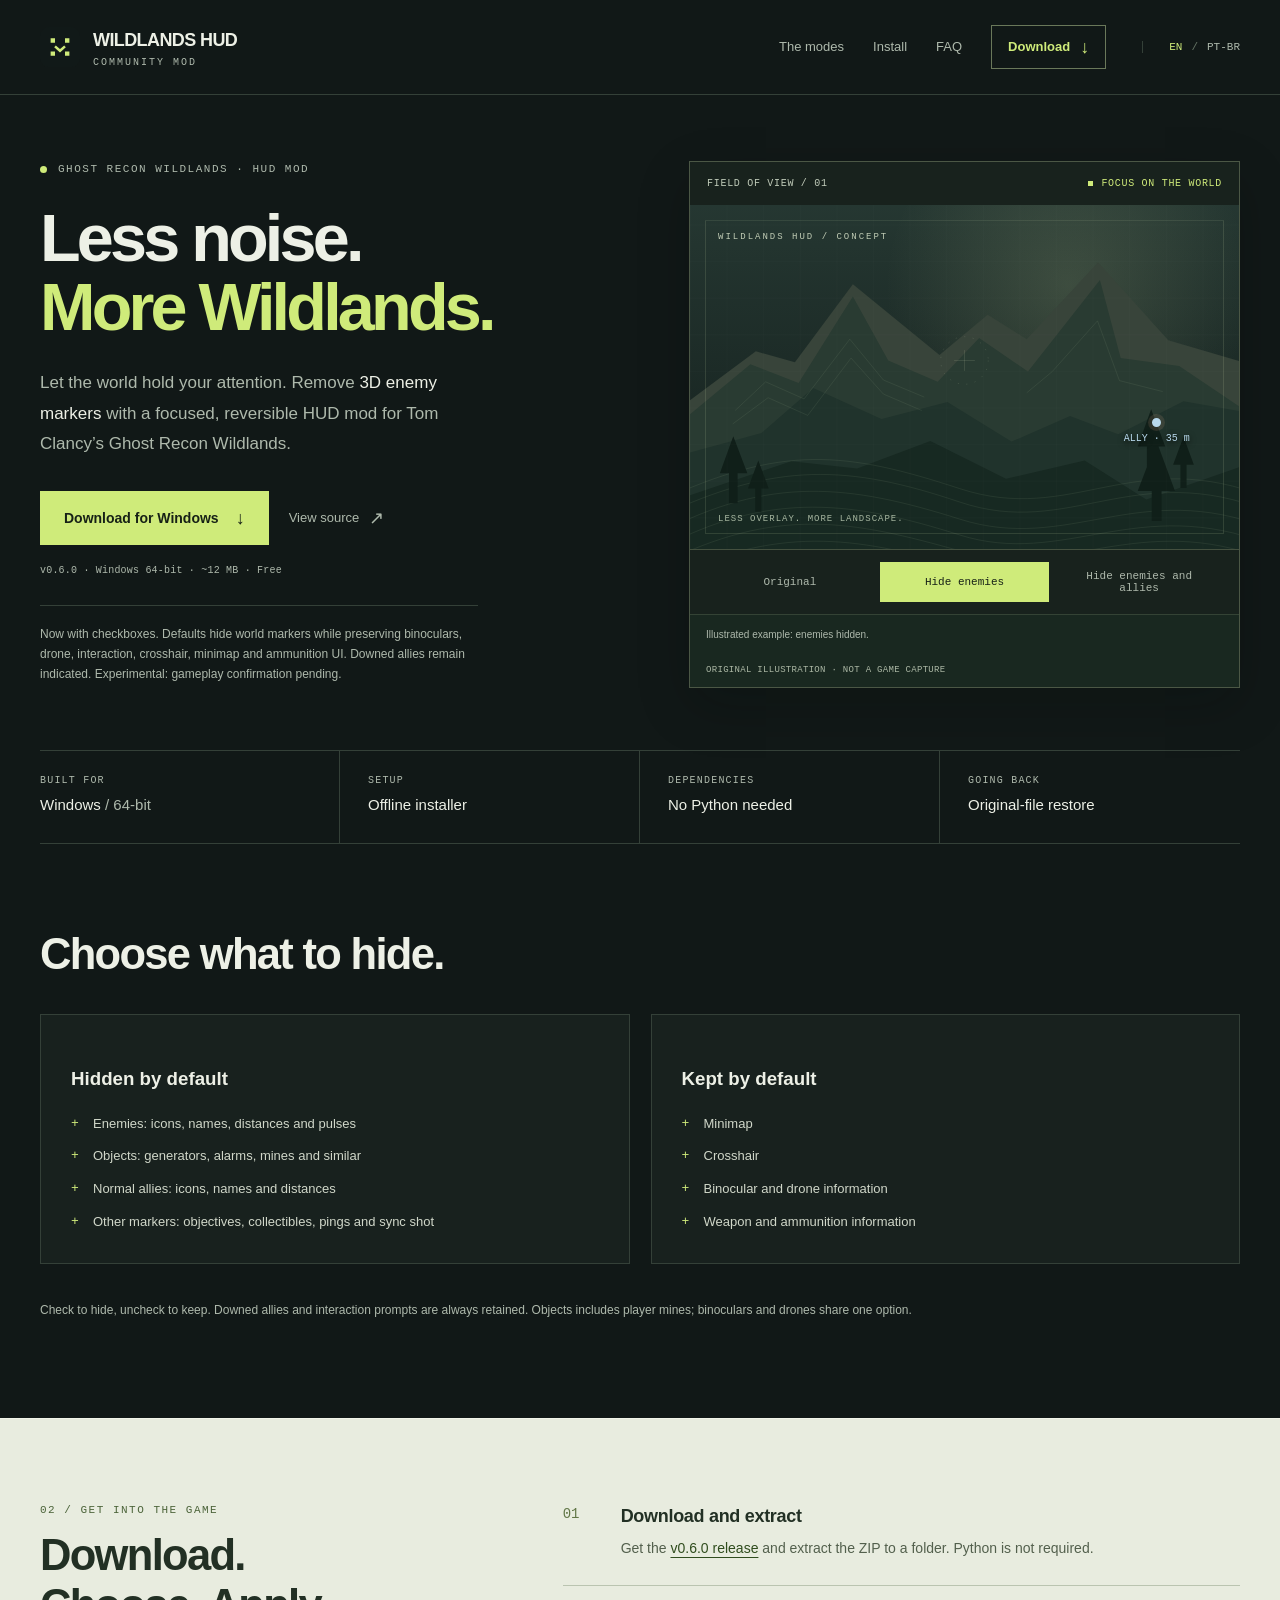
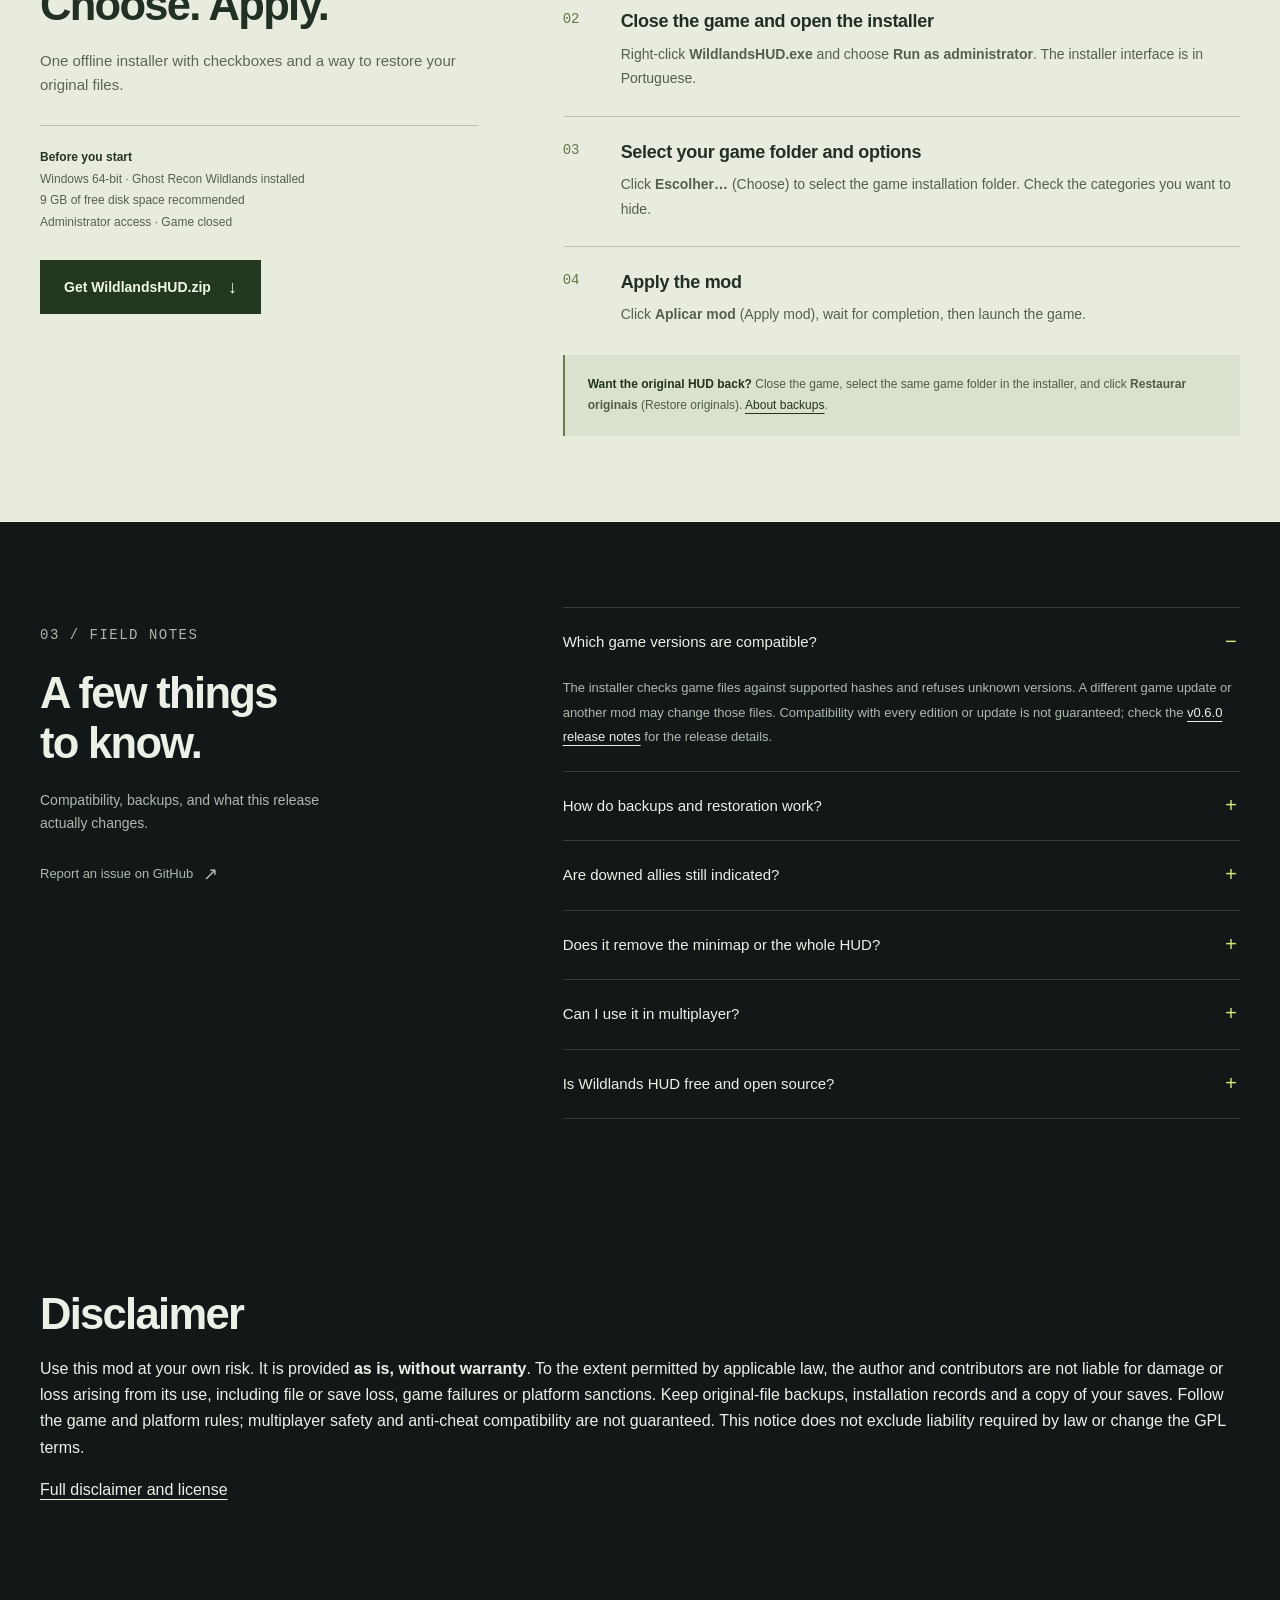
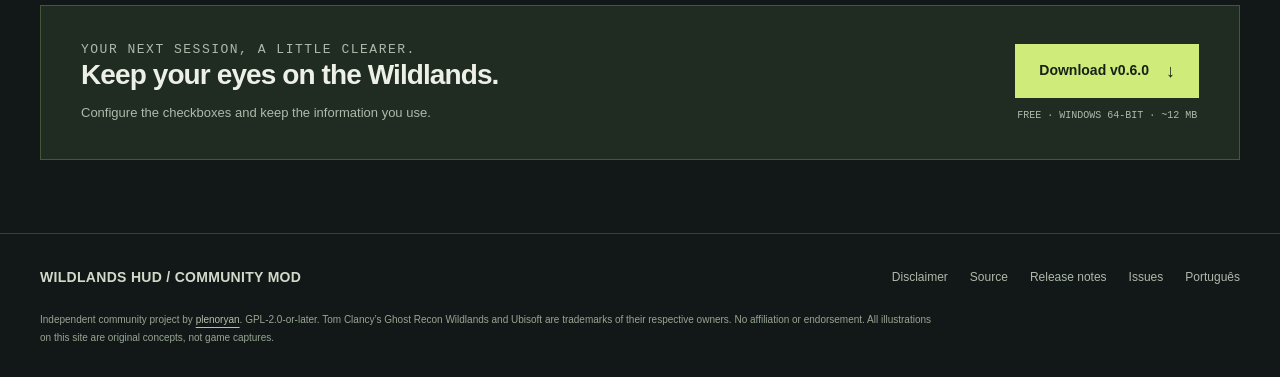
==== commit 0c08a89a: "Replace version picker with independent HUD checkboxes" ====
--- a/docs/index.html
+++ b/docs/index.html
@@ -5,7 +5,7 @@
   <meta name="viewport" content="width=device-width, initial-scale=1">
   <meta name="theme-color" content="#111817">
   <title>Wildlands HUD Mod — Remove Enemy Markers | Windows Download</title>
-  <meta name="description" content="Remove 3D enemy markers in Ghost Recon Wildlands with Wildlands HUD. Free Windows installer, original-file restore, V3 and V4 modes confirmed in reported gameplay tests.">
+  <meta name="description" content="Now with checkboxes. Defaults hide world markers while preserving binoculars, drone, interaction, crosshair, minimap and ammunition UI. Downed allies remain indicated. Experimental: gameplay confirmation pending.">
   <meta name="robots" content="index, follow, max-image-preview:large">
   <link rel="canonical" href="https://plenoryan.github.io/wildlands-hud/">
   <link rel="alternate" hreflang="en" href="https://plenoryan.github.io/wildlands-hud/">
@@ -14,7 +14,7 @@
   <meta property="og:type" content="website">
   <meta property="og:site_name" content="Wildlands HUD">
   <meta property="og:title" content="Wildlands HUD — Less noise. More Wildlands.">
-  <meta property="og:description" content="A focused HUD mod for Ghost Recon Wildlands. Remove 3D enemy markers with a free, offline Windows installer.">
+  <meta property="og:description" content="Now with checkboxes. Defaults hide world markers while preserving binoculars, drone, interaction, crosshair, minimap and ammunition UI. Downed allies remain indicated. Experimental: gameplay confirmation pending.">
   <meta property="og:url" content="https://plenoryan.github.io/wildlands-hud/">
   <meta property="og:locale" content="en_US">
   <meta property="og:locale:alternate" content="pt_BR">
@@ -24,59 +24,77 @@
   <meta property="og:image:alt" content="Wildlands HUD: Less noise. More Wildlands. Original illustrated mountain landscape, not a game capture.">
   <meta name="twitter:card" content="summary_large_image">
   <meta name="twitter:title" content="Wildlands HUD — Less noise. More Wildlands.">
-  <meta name="twitter:description" content="Remove 3D enemy markers in Ghost Recon Wildlands. Free Windows installer with V3 and V4 modes confirmed in reported gameplay tests.">
+  <meta name="twitter:description" content="Now with checkboxes. Defaults hide world markers while preserving binoculars, drone, interaction, crosshair, minimap and ammunition UI. Downed allies remain indicated. Experimental: gameplay confirmation pending.">
   <meta name="twitter:image" content="https://plenoryan.github.io/wildlands-hud/assets/social-card.png">
   <link rel="icon" type="image/svg+xml" href="assets/favicon.svg">
   <link rel="stylesheet" href="assets/site.css">
   <script src="assets/site.js" defer></script>
-  <script type="application/ld+json">
-  {
-    "@context": "https://schema.org",
-    "@graph": [
-      {
-        "@type": "SoftwareApplication",
-        "name": "Wildlands HUD",
-        "url": "https://plenoryan.github.io/wildlands-hud/",
-        "description": "A community HUD mod for Tom Clancy's Ghost Recon Wildlands that removes 3D enemy markers. Includes V3, confirmed in game by its creator, and V4 with additional ally marker changes also confirmed in a reported gameplay test.",
-        "applicationCategory": "GameApplication",
-        "operatingSystem": "Windows 64-bit",
-        "softwareVersion": "0.5.0",
-        "inLanguage": "pt-BR",
-        "downloadUrl": "https://github.com/plenoryan/wildlands-hud/releases/download/v0.5.0/WildlandsHUD.zip",
-        "releaseNotes": "https://github.com/plenoryan/wildlands-hud/releases/tag/v0.5.0",
-        "softwareHelp": "https://plenoryan.github.io/wildlands-hud/#install",
-        "license": "https://www.gnu.org/licenses/old-licenses/gpl-2.0.html",
-        "offers": { "@type": "Offer", "price": "0", "priceCurrency": "USD" },
-        "author": { "@type": "Person", "name": "plenoryan", "url": "https://github.com/plenoryan" }
+  <script type="application/ld+json">{
+  "@context": "https://schema.org",
+  "@graph": [
+    {
+      "@type": "SoftwareApplication",
+      "name": "Wildlands HUD",
+      "url": "https://plenoryan.github.io/wildlands-hud/",
+      "description": "Now with checkboxes. Defaults hide world markers while preserving binoculars, drone, interaction, crosshair, minimap and ammunition UI. Downed allies remain indicated. Experimental: gameplay confirmation pending.",
+      "applicationCategory": "GameApplication",
+      "operatingSystem": "Windows 64-bit",
+      "softwareVersion": "0.6.0",
+      "inLanguage": "pt-BR",
+      "downloadUrl": "https://github.com/plenoryan/wildlands-hud/releases/download/v0.6.0/WildlandsHUD.zip",
+      "releaseNotes": "https://github.com/plenoryan/wildlands-hud/releases/tag/v0.6.0",
+      "softwareHelp": "https://plenoryan.github.io/wildlands-hud/#install",
+      "license": "https://www.gnu.org/licenses/old-licenses/gpl-2.0.html",
+      "offers": {
+        "@type": "Offer",
+        "price": "0",
+        "priceCurrency": "USD"
       },
-      {
-        "@type": "FAQPage",
-        "mainEntity": [
-          {
-            "@type": "Question",
-            "name": "How do I install the Wildlands HUD mod?",
-            "acceptedAnswer": { "@type": "Answer", "text": "Download and extract WildlandsHUD.zip, close the game, and run WildlandsHUD.exe as administrator. Use Escolher… to select the game installation folder, choose V5, V4 or V3, then click Aplicar mod. The installer UI is in Portuguese. Python is not required." }
-          },
-          {
-            "@type": "Question",
-            "name": "How do I restore the original game files?",
-            "acceptedAnswer": { "@type": "Answer", "text": "Close the game, open the installer as administrator, select the same game folder, and click Restaurar originais. Original backups are saved beside the patched files with the .phoenixhud.original suffix. Local patch records are kept in %LOCALAPPDATA%\\WildlandsHUD. Keep these backups for restoration." }
-          },
-          {
-            "@type": "Question",
-            "name": "Which game versions are compatible?",
-            "acceptedAnswer": { "@type": "Answer", "text": "Wildlands HUD supports recognized game file hashes. The installer refuses unknown file versions. Compatibility with every game update or another mod is not guaranteed; review the v0.5.0 release notes." }
-          },
-          {
-            "@type": "Question",
-            "name": "What is the difference between V3 and V4?",
-            "acceptedAnswer": { "@type": "Answer", "text": "V3 removes 3D enemy icons, meters, and circular pulses; its creator has confirmed these changes in game. V4 adds removal of normal ally icons, names, and distances. It is designed to retain the downed-ally symbol, gauge, and conditional off-screen arrow while hiding ally names and distances even when downed. The creator has reported a successful V4 gameplay test; this does not establish compatibility with every game version or state." }
+      "author": {
+        "@type": "Person",
+        "name": "plenoryan",
+        "url": "https://github.com/plenoryan"
+      }
+    },
+    {
+      "@type": "FAQPage",
+      "mainEntity": [
+        {
+          "@type": "Question",
+          "name": "How do I install the Wildlands HUD mod?",
+          "acceptedAnswer": {
+            "@type": "Answer",
+            "text": "Download and extract WildlandsHUD.zip, close the game, and run WildlandsHUD.exe as administrator. Use Escolher… to select the game installation folder, choose which categories to hide, then click Aplicar mod. The installer UI is in Portuguese. Python is not required."
           }
-        ]
-      }
-    ]
-  }
-  </script>
+        },
+        {
+          "@type": "Question",
+          "name": "How do I restore the original game files?",
+          "acceptedAnswer": {
+            "@type": "Answer",
+            "text": "Close the game, open the installer as administrator, select the same game folder, and click Restaurar originais. Original backups are saved beside the patched files with the .phoenixhud.original suffix. Local patch records are kept in %LOCALAPPDATA%\\WildlandsHUD. Keep these backups for restoration."
+          }
+        },
+        {
+          "@type": "Question",
+          "name": "Which game versions are compatible?",
+          "acceptedAnswer": {
+            "@type": "Answer",
+            "text": "Wildlands HUD supports recognized game file hashes. The installer refuses unknown file versions. Compatibility with every game update or another mod is not guaranteed; review the v0.6.0 release notes."
+          }
+        },
+        {
+          "@type": "Question",
+          "name": "Choose what to hide.",
+          "acceptedAnswer": {
+            "@type": "Answer",
+            "text": "Check to hide, uncheck to keep. Downed allies and interaction prompts are always retained. Objects includes player mines; binoculars and drones share one option."
+          }
+        }
+      ]
+    }
+  ]
+}</script>
 </head>
 <body>
   <a class="skip" href="#main">Skip to content</a>
@@ -85,7 +103,7 @@
       <a class="brand" href="./" aria-label="Wildlands HUD home"><img src="assets/favicon.svg" width="40" height="40" alt=""><span>WILDLANDS HUD<small>COMMUNITY MOD</small></span></a>
       <div class="nav-links">
         <a href="#modes">The modes</a><a href="#install">Install</a><a href="#faq">FAQ</a>
-        <a class="nav-download" href="https://github.com/plenoryan/wildlands-hud/releases/download/v0.5.0/WildlandsHUD.zip">Download <span class="arrow" aria-hidden="true">↓</span></a>
+        <a class="nav-download" href="https://github.com/plenoryan/wildlands-hud/releases/download/v0.6.0/WildlandsHUD.zip">Download <span class="arrow" aria-hidden="true">↓</span></a>
       </div>
       <div class="language" aria-label="Language"><a href="./" lang="en" aria-current="page" aria-label="English">EN</a><span aria-hidden="true">/</span><a href="pt-br/" lang="pt-BR" aria-label="Português brasileiro">PT-BR</a></div>
     </nav>
@@ -96,9 +114,9 @@
         <p class="eyebrow">Ghost Recon Wildlands · HUD mod</p>
         <h1 id="hero-title">Less noise.<br><span>More Wildlands.</span></h1>
         <p class="hero-lead">Let the world hold your attention. Remove <strong>3D enemy markers</strong> with a focused, reversible HUD mod for Tom Clancy’s Ghost Recon Wildlands.</p>
-        <div class="actions"><a class="button button-primary" href="https://github.com/plenoryan/wildlands-hud/releases/download/v0.5.0/WildlandsHUD.zip">Download for Windows <span class="arrow" aria-hidden="true">↓</span></a><a class="text-link" href="https://github.com/plenoryan/wildlands-hud">View source <span class="arrow" aria-hidden="true">↗</span></a></div>
-        <p class="download-meta">v0.5.0 · Windows 64-bit · ~12 MB · Free</p>
-        <p class="release-note"><strong>V5 also hides interaction and binocular information. A scope correction is being prepared. To recover the normal interface now, select V4 in the installer.</strong></p>
+        <div class="actions"><a class="button button-primary" href="https://github.com/plenoryan/wildlands-hud/releases/download/v0.6.0/WildlandsHUD.zip">Download for Windows <span class="arrow" aria-hidden="true">↓</span></a><a class="text-link" href="https://github.com/plenoryan/wildlands-hud">View source <span class="arrow" aria-hidden="true">↗</span></a></div>
+        <p class="download-meta">v0.6.0 · Windows 64-bit · ~12 MB · Free</p>
+        <p class="release-note">Now with checkboxes. Defaults hide world markers while preserving binoculars, drone, interaction, crosshair, minimap and ammunition UI. Downed allies remain indicated. Experimental: gameplay confirmation pending.</p>
       </div>
       <figure class="concept">
         <div class="concept-top"><span>FIELD OF VIEW / 01</span><span class="live-label">FOCUS ON THE WORLD</span></div>
@@ -110,44 +128,36 @@
         </div>
         <div class="concept-tabs" role="group" aria-label="Illustrated HUD comparison">
           <button type="button" data-mode-button="original" data-caption="Original concept: enemy and normal ally markers are visible." aria-pressed="false">Original</button>
-          <button type="button" data-mode-button="v3" data-caption="V3 concept: enemy markers disappear; normal ally markers remain." aria-pressed="true">V3 / enemies</button>
-          <button type="button" data-mode-button="v4" data-caption="V4 concept: normal ally markers also disappear. Confirmed in a reported gameplay test by the creator." aria-pressed="false">V4 / + allies</button>
+          <button type="button" data-mode-button="v3" data-caption="Illustrated example: enemies hidden." aria-pressed="true">Hide enemies</button>
+          <button type="button" data-mode-button="v4" data-caption="Illustrated example: enemies and normal allies hidden; downed ally retained." aria-pressed="false">Hide enemies and allies</button>
         </div>
-        <figcaption><div class="concept-caption" data-scene-caption aria-live="polite">V3 concept: enemy markers disappear; normal ally markers remain.</div><span class="concept-label">ORIGINAL ILLUSTRATION · NOT A GAME CAPTURE</span></figcaption>
+        <figcaption><div class="concept-caption" data-scene-caption aria-live="polite">Illustrated example: enemies hidden.</div><span class="concept-label">ORIGINAL ILLUSTRATION · NOT A GAME CAPTURE</span></figcaption>
       </figure>
     </section>
     <div class="spec-strip container" aria-label="At a glance">
       <div class="spec"><small>Built for</small><strong>Windows <span>/ 64-bit</span></strong></div><div class="spec"><small>Setup</small><strong>Offline installer</strong></div><div class="spec"><small>Dependencies</small><strong>No Python needed</strong></div><div class="spec"><small>Going back</small><strong>Original-file restore</strong></div>
     </div>
-    <section class="section container" id="modes" aria-labelledby="modes-title">
-      <div class="section-header"><div><p class="section-kicker">01 / Choose your view</p><h2 class="section-title" id="modes-title">Two ways to clear the field.</h2><p class="section-intro">Choose a mode in the installer. V3 hides enemy markers; V4 also hides normal ally markers. Both worked in the creator’s reported gameplay tests.</p></div><p class="section-aside">ONE DOWNLOAD<br>TWO MODES · ORIGINAL BACKUPS</p></div>
-      <div class="mode-grid">
-        <article class="mode-card recommended"><div class="mode-title"><h3>V3</h3><span class="tag">CONFIRMED IN GAME</span></div><p class="mode-subtitle">Clear the enemy overlay.</p><p class="mode-description">A focused option that removes the floating visual cues above enemies.</p><ul class="feature-list"><li>Removes 3D enemy icons.</li><li>Removes enemy meters and circular pulses.</li><li>Leaves ally HUD elements as they are.</li></ul><p class="mode-footnote">The creator has verified the V3 enemy marker changes during gameplay.</p></article>
-        <article class="mode-card"><div class="mode-title"><h3>V5</h3><span class="tag">EXPERIMENTAL</span></div><p class="mode-description">Experimental V5: hide the HUD except the downed-ally indicator. Includes minimap, crosshair and sync shot. Gameplay testing is still required.</p><p class="mode-footnote">Retains V4 revival logic. Ally names and distances remain hidden.</p></article>
-        <article class="mode-card"><div class="mode-title"><h3>V4</h3><span class="tag">CONFIRMED IN GAME</span></div><p class="mode-subtitle">Give your squad more space.</p><p class="mode-description">Adds ally HUD changes to V3’s enemy cleanup for an even lighter overlay.</p><ul class="feature-list"><li>Hides normal ally icons, names, and distances.</li><li>Designed to keep the downed-ally symbol and gauge, plus the conditional off-screen arrow.</li><li>Hides ally names and distances even when an ally is downed.</li></ul><p class="mode-footnote">The creator reported a successful V4 gameplay test. This does not guarantee the same result in every installation or game state.</p></article>
-      </div>
-      <p class="scope-note"><strong>V5 SCOPE</strong><span>Experimental V5: hide the HUD except the downed-ally indicator. Includes minimap, crosshair and sync shot. Gameplay testing is still required.</span></p>
-    </section>
+    <section class="section container" id="modes" aria-labelledby="modes-title"><div class="section-header"><h2 class="section-title" id="modes-title">Choose what to hide.</h2></div><div class="mode-grid"><article class="mode-card"><h3>Hidden by default</h3><ul class="feature-list"><li>Enemies: icons, names, distances and pulses</li><li>Objects: generators, alarms, mines and similar</li><li>Normal allies: icons, names and distances</li><li>Other markers: objectives, collectibles, pings and sync shot</li></ul></article><article class="mode-card"><h3>Kept by default</h3><ul class="feature-list"><li>Minimap</li><li>Crosshair</li><li>Binocular and drone information</li><li>Weapon and ammunition information</li></ul></article></div><p class="scope-note">Check to hide, uncheck to keep. Downed allies and interaction prompts are always retained. Objects includes player mines; binoculars and drones share one option.</p></section>
     <section class="section section-install" id="install" aria-labelledby="install-title">
       <div class="container install-grid">
-        <div><p class="section-kicker">02 / Get into the game</p><h2 class="section-title" id="install-title">Download.<br>Choose. Apply.</h2><p class="section-intro">One offline installer with all three modes and a way to restore your original files.</p><p class="requirements"><strong>Before you start</strong><br>Windows 64-bit · Ghost Recon Wildlands installed<br>9 GB of free disk space recommended<br>Administrator access · Game closed</p><a class="button" href="https://github.com/plenoryan/wildlands-hud/releases/download/v0.5.0/WildlandsHUD.zip">Get WildlandsHUD.zip <span class="arrow" aria-hidden="true">↓</span></a></div>
-        <div><ol class="steps"><li><h3>Download and extract</h3><p>Get the <a href="https://github.com/plenoryan/wildlands-hud/releases/tag/v0.5.0">v0.5.0 release</a> and extract the ZIP to a folder. Python is not required.</p></li><li><h3>Close the game and open the installer</h3><p>Right-click <strong>WildlandsHUD.exe</strong> and choose <strong>Run as administrator</strong>. The installer interface is in Portuguese.</p></li><li><h3>Select your game folder and mode</h3><p>Click <span class="ui-label" lang="pt-BR">Escolher…</span> (Choose) to select the game installation folder. Choose V5, V4 or V3 from the mode dropdown.</p></li><li><h3>Apply the mod</h3><p>Click <span class="ui-label" lang="pt-BR">Aplicar mod</span> (Apply mod), wait for completion, then launch the game.</p></li></ol><div class="restore-note"><strong>Want the original HUD back?</strong> Close the game, select the same game folder in the installer, and click <span class="ui-label" lang="pt-BR">Restaurar originais</span> (Restore originals). <a href="#restore">About backups</a>.</div></div>
+        <div><p class="section-kicker">02 / Get into the game</p><h2 class="section-title" id="install-title">Download.<br>Choose. Apply.</h2><p class="section-intro">One offline installer with checkboxes and a way to restore your original files.</p><p class="requirements"><strong>Before you start</strong><br>Windows 64-bit · Ghost Recon Wildlands installed<br>9 GB of free disk space recommended<br>Administrator access · Game closed</p><a class="button" href="https://github.com/plenoryan/wildlands-hud/releases/download/v0.6.0/WildlandsHUD.zip">Get WildlandsHUD.zip <span class="arrow" aria-hidden="true">↓</span></a></div>
+        <div><ol class="steps"><li><h3>Download and extract</h3><p>Get the <a href="https://github.com/plenoryan/wildlands-hud/releases/tag/v0.6.0">v0.6.0 release</a> and extract the ZIP to a folder. Python is not required.</p></li><li><h3>Close the game and open the installer</h3><p>Right-click <strong>WildlandsHUD.exe</strong> and choose <strong>Run as administrator</strong>. The installer interface is in Portuguese.</p></li><li><h3>Select your game folder and options</h3><p>Click <span class="ui-label" lang="pt-BR">Escolher…</span> (Choose) to select the game installation folder. Check the categories you want to hide.</p></li><li><h3>Apply the mod</h3><p>Click <span class="ui-label" lang="pt-BR">Aplicar mod</span> (Apply mod), wait for completion, then launch the game.</p></li></ol><div class="restore-note"><strong>Want the original HUD back?</strong> Close the game, select the same game folder in the installer, and click <span class="ui-label" lang="pt-BR">Restaurar originais</span> (Restore originals). <a href="#restore">About backups</a>.</div></div>
       </div>
     </section>
     <section class="section container faq-layout" id="faq" aria-labelledby="faq-title">
       <div class="faq-intro"><p class="section-kicker">03 / Field notes</p><h2 class="section-title" id="faq-title">A few things<br>to know.</h2><p>Compatibility, backups, and what this release actually changes.</p><a class="text-link" href="https://github.com/plenoryan/wildlands-hud/issues">Report an issue on GitHub <span class="arrow" aria-hidden="true">↗</span></a></div>
       <div class="faq-list">
-        <details open><summary>Which game versions are compatible?</summary><p>The installer checks game files against supported hashes and refuses unknown versions. A different game update or another mod may change those files. Compatibility with every edition or update is not guaranteed; check the <a href="https://github.com/plenoryan/wildlands-hud/releases/tag/v0.5.0">v0.5.0 release notes</a> for the release details.</p></details>
+        <details open><summary>Which game versions are compatible?</summary><p>The installer checks game files against supported hashes and refuses unknown versions. A different game update or another mod may change those files. Compatibility with every edition or update is not guaranteed; check the <a href="https://github.com/plenoryan/wildlands-hud/releases/tag/v0.6.0">v0.6.0 release notes</a> for the release details.</p></details>
         <details id="restore"><summary>How do backups and restoration work?</summary><p>Original copies are saved beside the patched files with the <code>.phoenixhud.original</code> suffix. Local patch records are kept in <code>%LOCALAPPDATA%\WildlandsHUD</code>. Keep the backups: the <span lang="pt-BR">Restaurar originais</span> button uses them to restore the original files. Close the game and select the same installation folder before restoring.</p></details>
-        <details><summary>What does V4 keep for downed allies?</summary><p>V4 is designed to preserve the downed-ally symbol and gauge, along with the conditional off-screen arrow. Ally names and distance text are hidden even when downed. The creator reported that V4 was tested and worked. The report does not cover every possible game state or installation.</p></details>
-        <details><summary>Does it remove the minimap or the whole HUD?</summary><p>Experimental V5 targets the full HUD, including minimap, crosshair and sync shot, while retaining the downed-ally indicator. Gameplay testing is still required. V3 and V4 keep their narrower marker scope.</p></details>
+        <details><summary>Are downed allies still indicated?</summary><p>Yes. The symbol/gauge and conditional off-screen arrows remain. Hiding normal allies also hides downed ally names/distances.</p></details>
+        <details><summary>Does it remove the minimap or the whole HUD?</summary><p>Now with checkboxes. Defaults hide world markers while preserving binoculars, drone, interaction, crosshair, minimap and ammunition UI. Downed allies remain indicated. Experimental: gameplay confirmation pending.</p></details>
         <details><summary>Can I use it in multiplayer?</summary><p>This project makes no claim of multiplayer safety or anti-cheat compatibility. It does not provide an anti-cheat bypass. An “offline installer” means installation does not require an online service; it is not a statement about supported game modes.</p></details>
         <details><summary>Is Wildlands HUD free and open source?</summary><p>Yes. Wildlands HUD is a free community project. Its <a href="https://github.com/plenoryan/wildlands-hud">source code</a> is available under the GNU General Public License, version 2 or later (GPL-2.0-or-later). It is not affiliated with, endorsed by, or an official product of Ubisoft.</p></details>
       </div>
     </section>
     <section class="section container" id="disclaimer" aria-labelledby="disclaimer-title"><h2 class="section-title" id="disclaimer-title">Disclaimer</h2><p>Use this mod at your own risk. It is provided <strong>as is, without warranty</strong>. To the extent permitted by applicable law, the author and contributors are not liable for damage or loss arising from its use, including file or save loss, game failures or platform sanctions. Keep original-file backups, installation records and a copy of your saves. Follow the game and platform rules; multiplayer safety and anti-cheat compatibility are not guaranteed. This notice does not exclude liability required by law or change the GPL terms.</p><p><a href="https://github.com/plenoryan/wildlands-hud/blob/main/DISCLAIMER.md">Full disclaimer and license</a></p></section>
-    <section class="download-band container" aria-labelledby="download-title"><div><p class="section-kicker">Your next session, a little clearer.</p><h2 id="download-title">Keep your eyes on the Wildlands.</h2><p>Choose V5 for the full HUD, V4 for markers, or V3 for enemies.</p></div><div><a class="button button-primary" href="https://github.com/plenoryan/wildlands-hud/releases/download/v0.5.0/WildlandsHUD.zip">Download v0.5.0 <span class="arrow" aria-hidden="true">↓</span></a><small>FREE · WINDOWS 64-BIT · ~12 MB</small></div></section>
+    <section class="download-band container" aria-labelledby="download-title"><div><p class="section-kicker">Your next session, a little clearer.</p><h2 id="download-title">Keep your eyes on the Wildlands.</h2><p>Configure the checkboxes and keep the information you use.</p></div><div><a class="button button-primary" href="https://github.com/plenoryan/wildlands-hud/releases/download/v0.6.0/WildlandsHUD.zip">Download v0.6.0 <span class="arrow" aria-hidden="true">↓</span></a><small>FREE · WINDOWS 64-BIT · ~12 MB</small></div></section>
   </main>
-  <footer class="site-footer"><div class="container"><div class="footer-top"><span class="footer-brand">WILDLANDS HUD <span aria-hidden="true">/</span> COMMUNITY MOD</span><div class="footer-links"><a href="#disclaimer">Disclaimer</a><a href="https://github.com/plenoryan/wildlands-hud">Source</a><a href="https://github.com/plenoryan/wildlands-hud/releases/tag/v0.5.0">Release notes</a><a href="https://github.com/plenoryan/wildlands-hud/issues">Issues</a><a href="pt-br/" lang="pt-BR">Português</a></div></div><p class="footer-bottom">Independent community project by <a href="https://github.com/plenoryan">plenoryan</a>. GPL-2.0-or-later. Tom Clancy’s Ghost Recon Wildlands and Ubisoft are trademarks of their respective owners. No affiliation or endorsement. All illustrations on this site are original concepts, not game captures.</p></div></footer>
+  <footer class="site-footer"><div class="container"><div class="footer-top"><span class="footer-brand">WILDLANDS HUD <span aria-hidden="true">/</span> COMMUNITY MOD</span><div class="footer-links"><a href="#disclaimer">Disclaimer</a><a href="https://github.com/plenoryan/wildlands-hud">Source</a><a href="https://github.com/plenoryan/wildlands-hud/releases/tag/v0.6.0">Release notes</a><a href="https://github.com/plenoryan/wildlands-hud/issues">Issues</a><a href="pt-br/" lang="pt-BR">Português</a></div></div><p class="footer-bottom">Independent community project by <a href="https://github.com/plenoryan">plenoryan</a>. GPL-2.0-or-later. Tom Clancy’s Ghost Recon Wildlands and Ubisoft are trademarks of their respective owners. No affiliation or endorsement. All illustrations on this site are original concepts, not game captures.</p></div></footer>
 </body>
 </html>
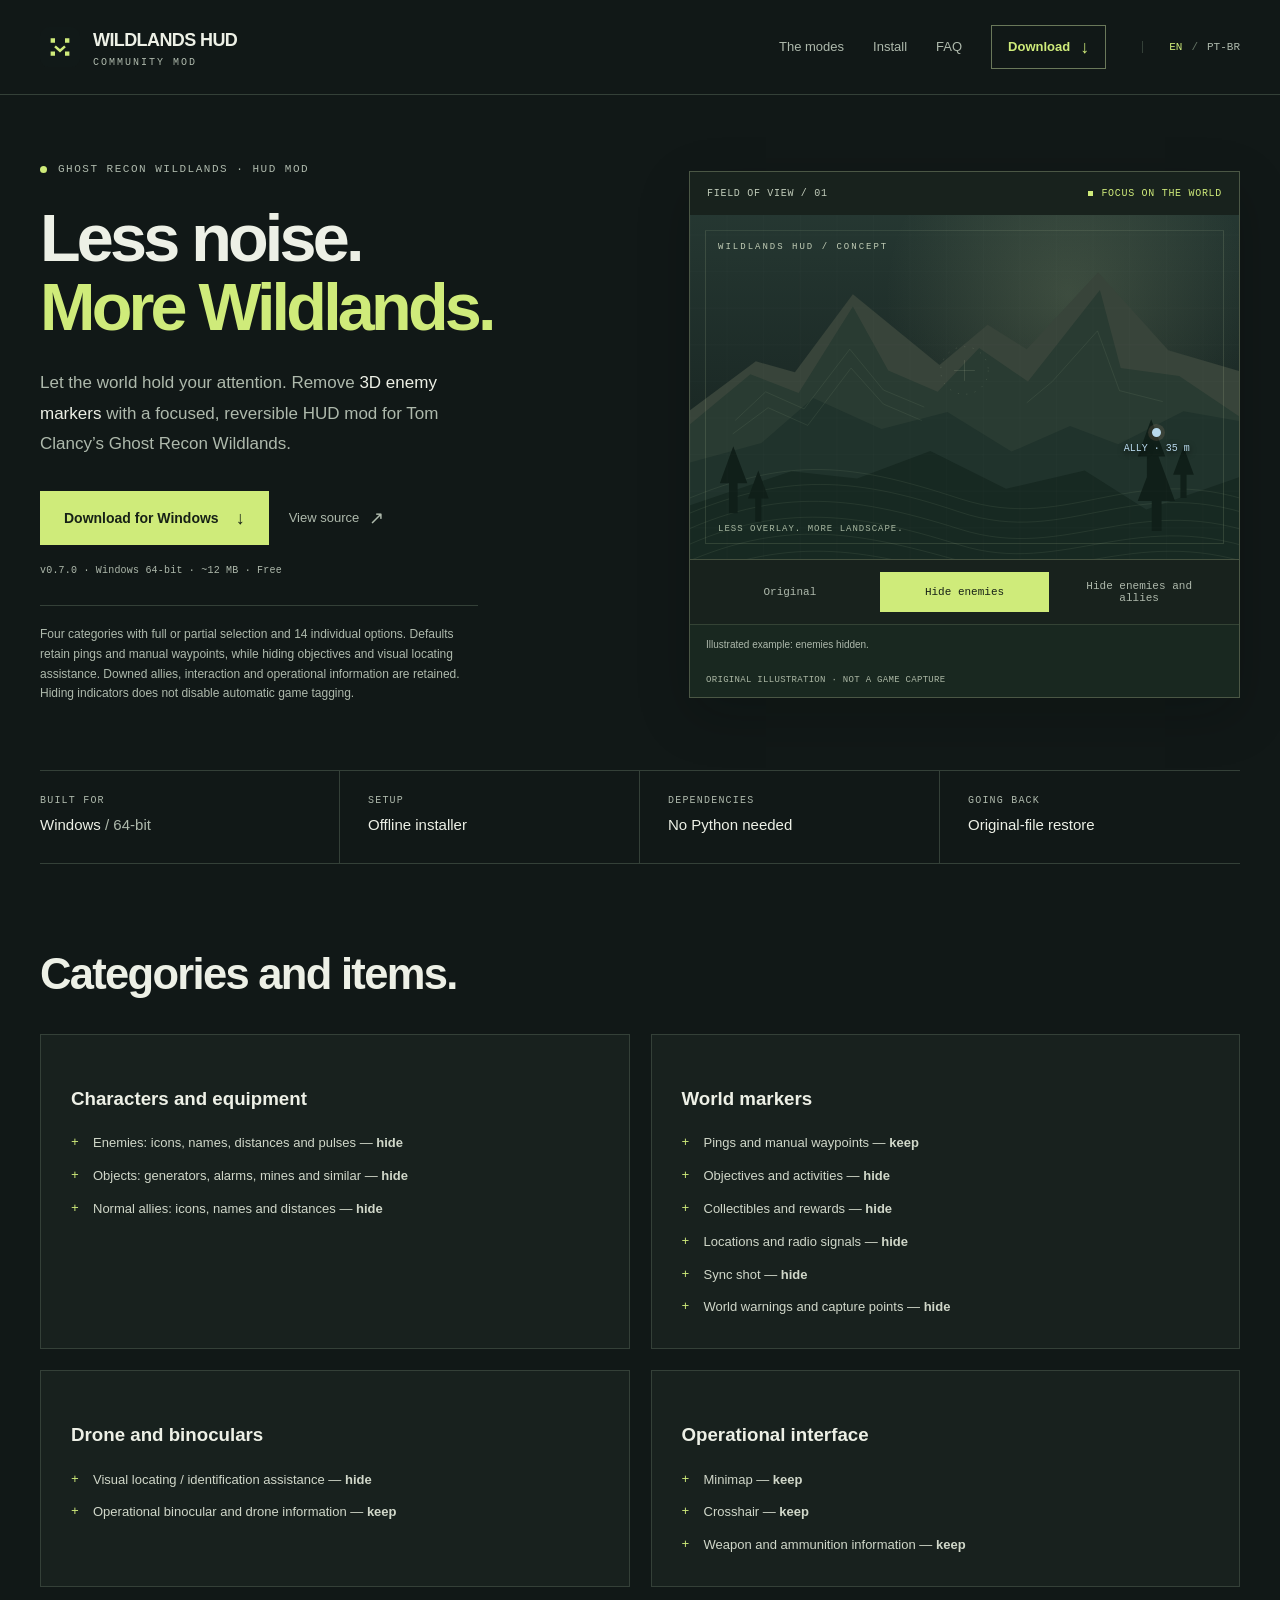
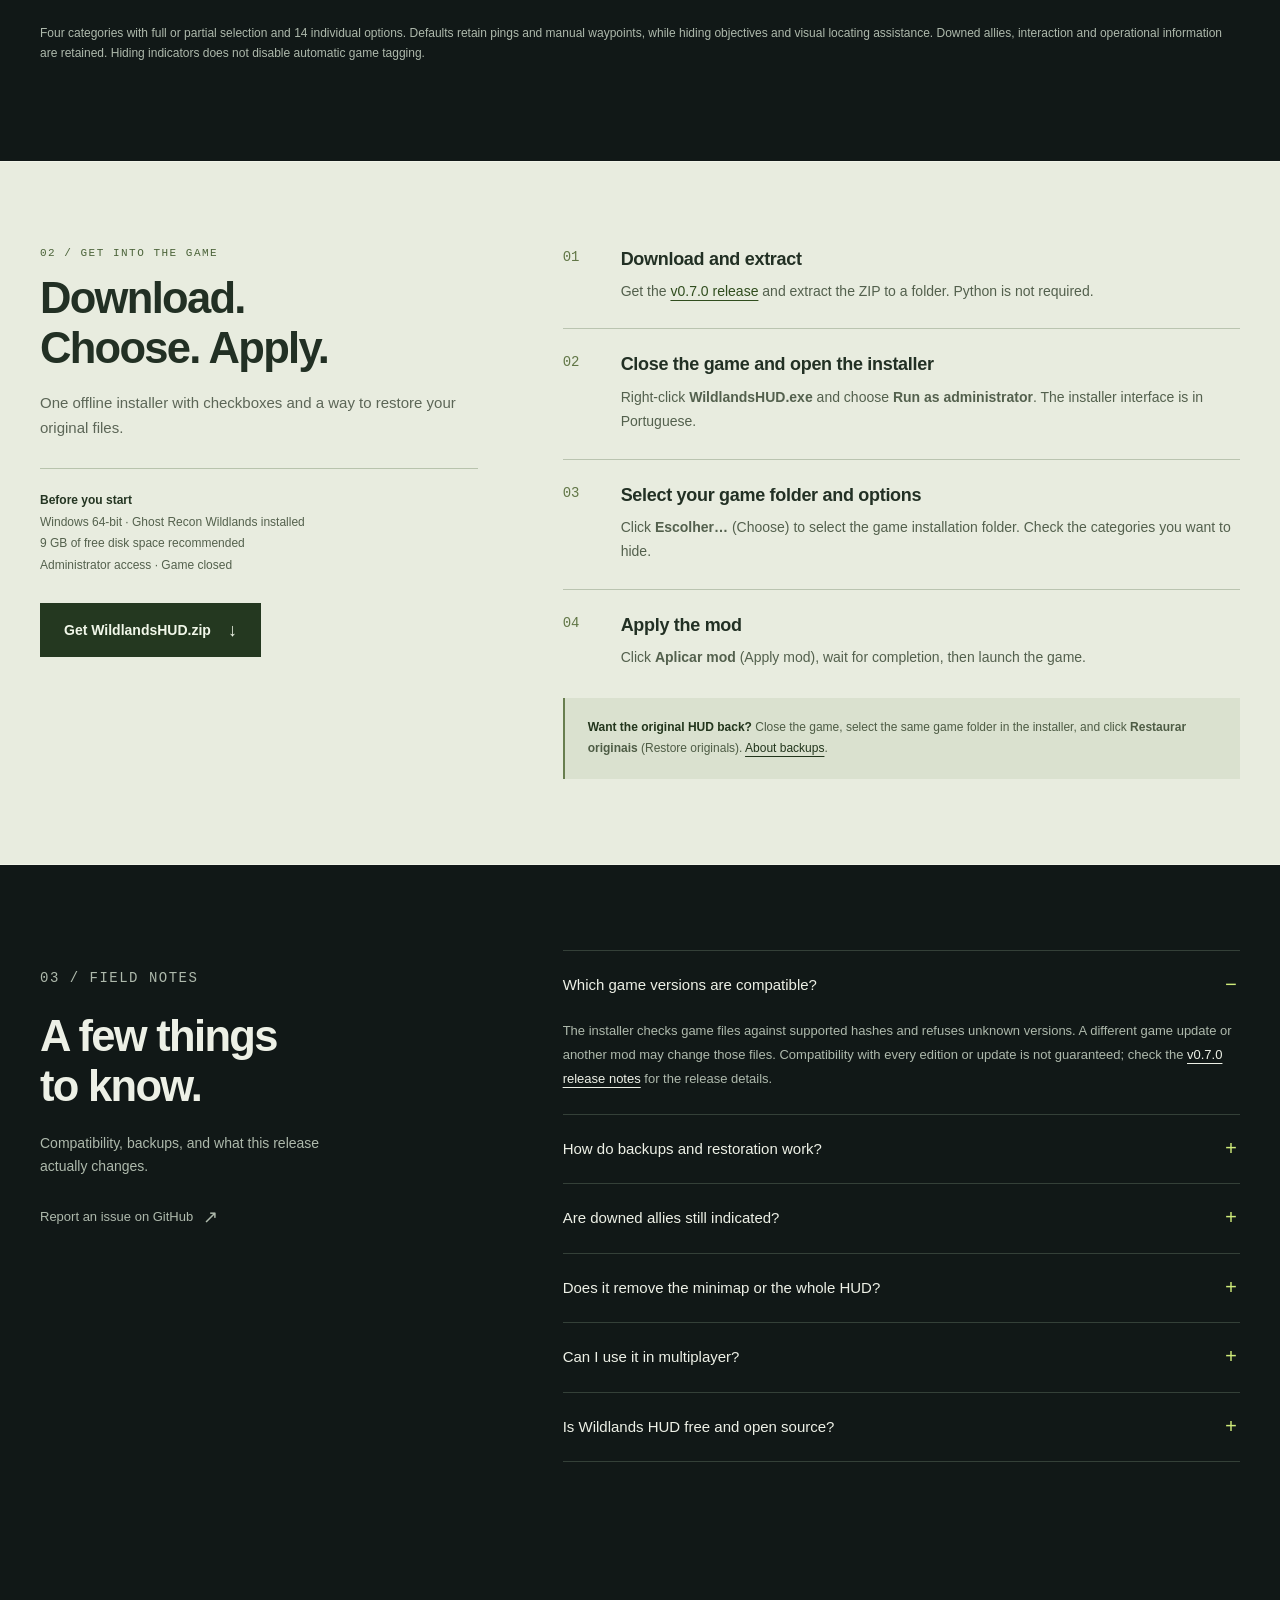
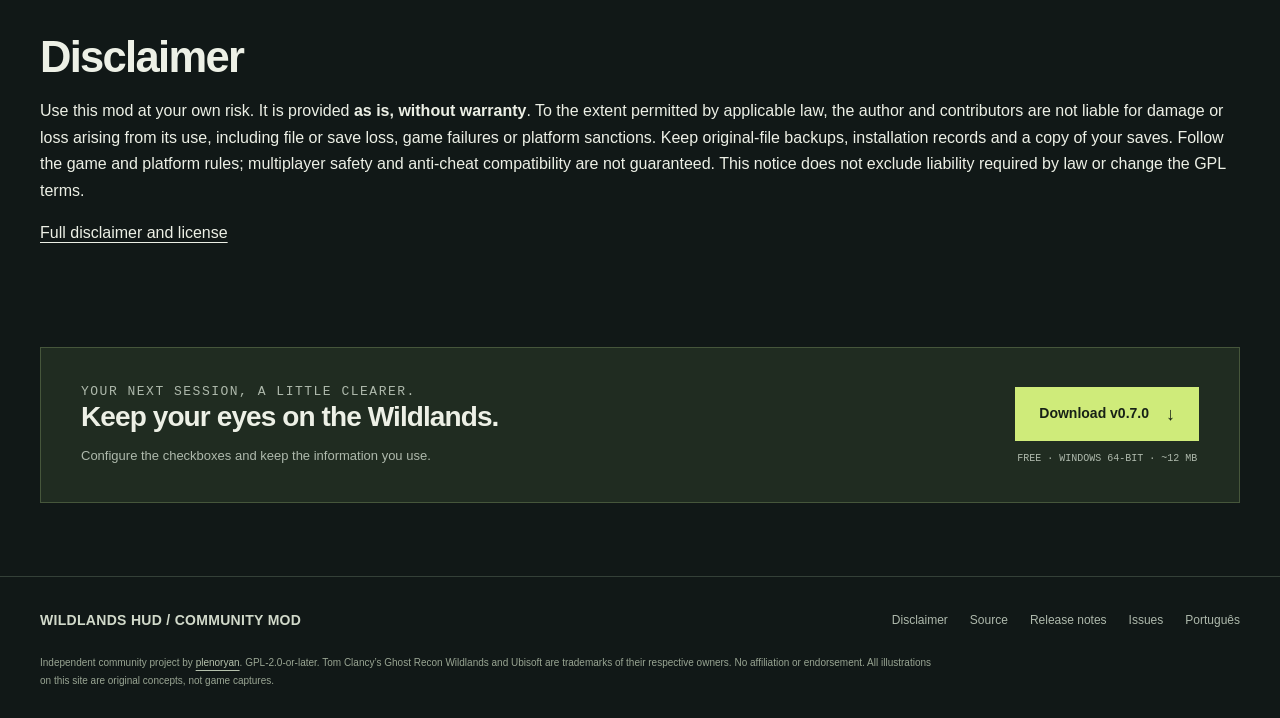
==== commit 52e9fc8b: "Add HUD categories and individual visibility choices" ====
--- a/docs/index.html
+++ b/docs/index.html
@@ -5,7 +5,7 @@
   <meta name="viewport" content="width=device-width, initial-scale=1">
   <meta name="theme-color" content="#111817">
   <title>Wildlands HUD Mod — Remove Enemy Markers | Windows Download</title>
-  <meta name="description" content="Now with checkboxes. Defaults hide world markers while preserving binoculars, drone, interaction, crosshair, minimap and ammunition UI. Downed allies remain indicated. Experimental: gameplay confirmation pending.">
+  <meta name="description" content="Four categories with full or partial selection and 14 individual options. Defaults retain pings and manual waypoints, while hiding objectives and visual locating assistance. Downed allies, interaction and operational information are retained. Hiding indicators does not disable automatic game tagging.">
   <meta name="robots" content="index, follow, max-image-preview:large">
   <link rel="canonical" href="https://plenoryan.github.io/wildlands-hud/">
   <link rel="alternate" hreflang="en" href="https://plenoryan.github.io/wildlands-hud/">
@@ -14,7 +14,7 @@
   <meta property="og:type" content="website">
   <meta property="og:site_name" content="Wildlands HUD">
   <meta property="og:title" content="Wildlands HUD — Less noise. More Wildlands.">
-  <meta property="og:description" content="Now with checkboxes. Defaults hide world markers while preserving binoculars, drone, interaction, crosshair, minimap and ammunition UI. Downed allies remain indicated. Experimental: gameplay confirmation pending.">
+  <meta property="og:description" content="Four categories with full or partial selection and 14 individual options. Defaults retain pings and manual waypoints, while hiding objectives and visual locating assistance. Downed allies, interaction and operational information are retained. Hiding indicators does not disable automatic game tagging.">
   <meta property="og:url" content="https://plenoryan.github.io/wildlands-hud/">
   <meta property="og:locale" content="en_US">
   <meta property="og:locale:alternate" content="pt_BR">
@@ -24,7 +24,7 @@
   <meta property="og:image:alt" content="Wildlands HUD: Less noise. More Wildlands. Original illustrated mountain landscape, not a game capture.">
   <meta name="twitter:card" content="summary_large_image">
   <meta name="twitter:title" content="Wildlands HUD — Less noise. More Wildlands.">
-  <meta name="twitter:description" content="Now with checkboxes. Defaults hide world markers while preserving binoculars, drone, interaction, crosshair, minimap and ammunition UI. Downed allies remain indicated. Experimental: gameplay confirmation pending.">
+  <meta name="twitter:description" content="Four categories with full or partial selection and 14 individual options. Defaults retain pings and manual waypoints, while hiding objectives and visual locating assistance. Downed allies, interaction and operational information are retained. Hiding indicators does not disable automatic game tagging.">
   <meta name="twitter:image" content="https://plenoryan.github.io/wildlands-hud/assets/social-card.png">
   <link rel="icon" type="image/svg+xml" href="assets/favicon.svg">
   <link rel="stylesheet" href="assets/site.css">
@@ -36,13 +36,13 @@
       "@type": "SoftwareApplication",
       "name": "Wildlands HUD",
       "url": "https://plenoryan.github.io/wildlands-hud/",
-      "description": "Now with checkboxes. Defaults hide world markers while preserving binoculars, drone, interaction, crosshair, minimap and ammunition UI. Downed allies remain indicated. Experimental: gameplay confirmation pending.",
+      "description": "Four categories with full or partial selection and 14 individual options. Defaults retain pings and manual waypoints, while hiding objectives and visual locating assistance. Downed allies, interaction and operational information are retained. Hiding indicators does not disable automatic game tagging.",
       "applicationCategory": "GameApplication",
       "operatingSystem": "Windows 64-bit",
-      "softwareVersion": "0.6.0",
+      "softwareVersion": "0.7.0",
       "inLanguage": "pt-BR",
-      "downloadUrl": "https://github.com/plenoryan/wildlands-hud/releases/download/v0.6.0/WildlandsHUD.zip",
-      "releaseNotes": "https://github.com/plenoryan/wildlands-hud/releases/tag/v0.6.0",
+      "downloadUrl": "https://github.com/plenoryan/wildlands-hud/releases/download/v0.7.0/WildlandsHUD.zip",
+      "releaseNotes": "https://github.com/plenoryan/wildlands-hud/releases/tag/v0.7.0",
       "softwareHelp": "https://plenoryan.github.io/wildlands-hud/#install",
       "license": "https://www.gnu.org/licenses/old-licenses/gpl-2.0.html",
       "offers": {
@@ -80,7 +80,7 @@
           "name": "Which game versions are compatible?",
           "acceptedAnswer": {
             "@type": "Answer",
-            "text": "Wildlands HUD supports recognized game file hashes. The installer refuses unknown file versions. Compatibility with every game update or another mod is not guaranteed; review the v0.6.0 release notes."
+            "text": "Wildlands HUD supports recognized game file hashes. The installer refuses unknown file versions. Compatibility with every game update or another mod is not guaranteed; review the v0.7.0 release notes."
           }
         },
         {
@@ -88,7 +88,7 @@
           "name": "Choose what to hide.",
           "acceptedAnswer": {
             "@type": "Answer",
-            "text": "Check to hide, uncheck to keep. Downed allies and interaction prompts are always retained. Objects includes player mines; binoculars and drones share one option."
+            "text": "Four categories with full or partial selection and 14 individual options. Defaults retain pings and manual waypoints, while hiding objectives and visual locating assistance. Downed allies, interaction and operational information are retained. Hiding indicators does not disable automatic game tagging."
           }
         }
       ]
@@ -103,7 +103,7 @@
       <a class="brand" href="./" aria-label="Wildlands HUD home"><img src="assets/favicon.svg" width="40" height="40" alt=""><span>WILDLANDS HUD<small>COMMUNITY MOD</small></span></a>
       <div class="nav-links">
         <a href="#modes">The modes</a><a href="#install">Install</a><a href="#faq">FAQ</a>
-        <a class="nav-download" href="https://github.com/plenoryan/wildlands-hud/releases/download/v0.6.0/WildlandsHUD.zip">Download <span class="arrow" aria-hidden="true">↓</span></a>
+        <a class="nav-download" href="https://github.com/plenoryan/wildlands-hud/releases/download/v0.7.0/WildlandsHUD.zip">Download <span class="arrow" aria-hidden="true">↓</span></a>
       </div>
       <div class="language" aria-label="Language"><a href="./" lang="en" aria-current="page" aria-label="English">EN</a><span aria-hidden="true">/</span><a href="pt-br/" lang="pt-BR" aria-label="Português brasileiro">PT-BR</a></div>
     </nav>
@@ -114,9 +114,9 @@
         <p class="eyebrow">Ghost Recon Wildlands · HUD mod</p>
         <h1 id="hero-title">Less noise.<br><span>More Wildlands.</span></h1>
         <p class="hero-lead">Let the world hold your attention. Remove <strong>3D enemy markers</strong> with a focused, reversible HUD mod for Tom Clancy’s Ghost Recon Wildlands.</p>
-        <div class="actions"><a class="button button-primary" href="https://github.com/plenoryan/wildlands-hud/releases/download/v0.6.0/WildlandsHUD.zip">Download for Windows <span class="arrow" aria-hidden="true">↓</span></a><a class="text-link" href="https://github.com/plenoryan/wildlands-hud">View source <span class="arrow" aria-hidden="true">↗</span></a></div>
-        <p class="download-meta">v0.6.0 · Windows 64-bit · ~12 MB · Free</p>
-        <p class="release-note">Now with checkboxes. Defaults hide world markers while preserving binoculars, drone, interaction, crosshair, minimap and ammunition UI. Downed allies remain indicated. Experimental: gameplay confirmation pending.</p>
+        <div class="actions"><a class="button button-primary" href="https://github.com/plenoryan/wildlands-hud/releases/download/v0.7.0/WildlandsHUD.zip">Download for Windows <span class="arrow" aria-hidden="true">↓</span></a><a class="text-link" href="https://github.com/plenoryan/wildlands-hud">View source <span class="arrow" aria-hidden="true">↗</span></a></div>
+        <p class="download-meta">v0.7.0 · Windows 64-bit · ~12 MB · Free</p>
+        <p class="release-note">Four categories with full or partial selection and 14 individual options. Defaults retain pings and manual waypoints, while hiding objectives and visual locating assistance. Downed allies, interaction and operational information are retained. Hiding indicators does not disable automatic game tagging.</p>
       </div>
       <figure class="concept">
         <div class="concept-top"><span>FIELD OF VIEW / 01</span><span class="live-label">FOCUS ON THE WORLD</span></div>
@@ -137,17 +137,17 @@
     <div class="spec-strip container" aria-label="At a glance">
       <div class="spec"><small>Built for</small><strong>Windows <span>/ 64-bit</span></strong></div><div class="spec"><small>Setup</small><strong>Offline installer</strong></div><div class="spec"><small>Dependencies</small><strong>No Python needed</strong></div><div class="spec"><small>Going back</small><strong>Original-file restore</strong></div>
     </div>
-    <section class="section container" id="modes" aria-labelledby="modes-title"><div class="section-header"><h2 class="section-title" id="modes-title">Choose what to hide.</h2></div><div class="mode-grid"><article class="mode-card"><h3>Hidden by default</h3><ul class="feature-list"><li>Enemies: icons, names, distances and pulses</li><li>Objects: generators, alarms, mines and similar</li><li>Normal allies: icons, names and distances</li><li>Other markers: objectives, collectibles, pings and sync shot</li></ul></article><article class="mode-card"><h3>Kept by default</h3><ul class="feature-list"><li>Minimap</li><li>Crosshair</li><li>Binocular and drone information</li><li>Weapon and ammunition information</li></ul></article></div><p class="scope-note">Check to hide, uncheck to keep. Downed allies and interaction prompts are always retained. Objects includes player mines; binoculars and drones share one option.</p></section>
+    <section class="section container" id="modes" aria-labelledby="modes-title"><div class="section-header"><h2 class="section-title" id="modes-title">Categories and items.</h2></div><div class="mode-grid"><article class="mode-card"><h3>Characters and equipment</h3><ul class="feature-list"><li>Enemies: icons, names, distances and pulses — <strong>hide</strong></li><li>Objects: generators, alarms, mines and similar — <strong>hide</strong></li><li>Normal allies: icons, names and distances — <strong>hide</strong></li></ul></article><article class="mode-card"><h3>World markers</h3><ul class="feature-list"><li>Pings and manual waypoints — <strong>keep</strong></li><li>Objectives and activities — <strong>hide</strong></li><li>Collectibles and rewards — <strong>hide</strong></li><li>Locations and radio signals — <strong>hide</strong></li><li>Sync shot — <strong>hide</strong></li><li>World warnings and capture points — <strong>hide</strong></li></ul></article><article class="mode-card"><h3>Drone and binoculars</h3><ul class="feature-list"><li>Visual locating / identification assistance — <strong>hide</strong></li><li>Operational binocular and drone information — <strong>keep</strong></li></ul></article><article class="mode-card"><h3>Operational interface</h3><ul class="feature-list"><li>Minimap — <strong>keep</strong></li><li>Crosshair — <strong>keep</strong></li><li>Weapon and ammunition information — <strong>keep</strong></li></ul></article></div><p class="scope-note">Four categories with full or partial selection and 14 individual options. Defaults retain pings and manual waypoints, while hiding objectives and visual locating assistance. Downed allies, interaction and operational information are retained. Hiding indicators does not disable automatic game tagging.</p></section>
     <section class="section section-install" id="install" aria-labelledby="install-title">
       <div class="container install-grid">
-        <div><p class="section-kicker">02 / Get into the game</p><h2 class="section-title" id="install-title">Download.<br>Choose. Apply.</h2><p class="section-intro">One offline installer with checkboxes and a way to restore your original files.</p><p class="requirements"><strong>Before you start</strong><br>Windows 64-bit · Ghost Recon Wildlands installed<br>9 GB of free disk space recommended<br>Administrator access · Game closed</p><a class="button" href="https://github.com/plenoryan/wildlands-hud/releases/download/v0.6.0/WildlandsHUD.zip">Get WildlandsHUD.zip <span class="arrow" aria-hidden="true">↓</span></a></div>
-        <div><ol class="steps"><li><h3>Download and extract</h3><p>Get the <a href="https://github.com/plenoryan/wildlands-hud/releases/tag/v0.6.0">v0.6.0 release</a> and extract the ZIP to a folder. Python is not required.</p></li><li><h3>Close the game and open the installer</h3><p>Right-click <strong>WildlandsHUD.exe</strong> and choose <strong>Run as administrator</strong>. The installer interface is in Portuguese.</p></li><li><h3>Select your game folder and options</h3><p>Click <span class="ui-label" lang="pt-BR">Escolher…</span> (Choose) to select the game installation folder. Check the categories you want to hide.</p></li><li><h3>Apply the mod</h3><p>Click <span class="ui-label" lang="pt-BR">Aplicar mod</span> (Apply mod), wait for completion, then launch the game.</p></li></ol><div class="restore-note"><strong>Want the original HUD back?</strong> Close the game, select the same game folder in the installer, and click <span class="ui-label" lang="pt-BR">Restaurar originais</span> (Restore originals). <a href="#restore">About backups</a>.</div></div>
+        <div><p class="section-kicker">02 / Get into the game</p><h2 class="section-title" id="install-title">Download.<br>Choose. Apply.</h2><p class="section-intro">One offline installer with checkboxes and a way to restore your original files.</p><p class="requirements"><strong>Before you start</strong><br>Windows 64-bit · Ghost Recon Wildlands installed<br>9 GB of free disk space recommended<br>Administrator access · Game closed</p><a class="button" href="https://github.com/plenoryan/wildlands-hud/releases/download/v0.7.0/WildlandsHUD.zip">Get WildlandsHUD.zip <span class="arrow" aria-hidden="true">↓</span></a></div>
+        <div><ol class="steps"><li><h3>Download and extract</h3><p>Get the <a href="https://github.com/plenoryan/wildlands-hud/releases/tag/v0.7.0">v0.7.0 release</a> and extract the ZIP to a folder. Python is not required.</p></li><li><h3>Close the game and open the installer</h3><p>Right-click <strong>WildlandsHUD.exe</strong> and choose <strong>Run as administrator</strong>. The installer interface is in Portuguese.</p></li><li><h3>Select your game folder and options</h3><p>Click <span class="ui-label" lang="pt-BR">Escolher…</span> (Choose) to select the game installation folder. Check the categories you want to hide.</p></li><li><h3>Apply the mod</h3><p>Click <span class="ui-label" lang="pt-BR">Aplicar mod</span> (Apply mod), wait for completion, then launch the game.</p></li></ol><div class="restore-note"><strong>Want the original HUD back?</strong> Close the game, select the same game folder in the installer, and click <span class="ui-label" lang="pt-BR">Restaurar originais</span> (Restore originals). <a href="#restore">About backups</a>.</div></div>
       </div>
     </section>
     <section class="section container faq-layout" id="faq" aria-labelledby="faq-title">
       <div class="faq-intro"><p class="section-kicker">03 / Field notes</p><h2 class="section-title" id="faq-title">A few things<br>to know.</h2><p>Compatibility, backups, and what this release actually changes.</p><a class="text-link" href="https://github.com/plenoryan/wildlands-hud/issues">Report an issue on GitHub <span class="arrow" aria-hidden="true">↗</span></a></div>
       <div class="faq-list">
-        <details open><summary>Which game versions are compatible?</summary><p>The installer checks game files against supported hashes and refuses unknown versions. A different game update or another mod may change those files. Compatibility with every edition or update is not guaranteed; check the <a href="https://github.com/plenoryan/wildlands-hud/releases/tag/v0.6.0">v0.6.0 release notes</a> for the release details.</p></details>
+        <details open><summary>Which game versions are compatible?</summary><p>The installer checks game files against supported hashes and refuses unknown versions. A different game update or another mod may change those files. Compatibility with every edition or update is not guaranteed; check the <a href="https://github.com/plenoryan/wildlands-hud/releases/tag/v0.7.0">v0.7.0 release notes</a> for the release details.</p></details>
         <details id="restore"><summary>How do backups and restoration work?</summary><p>Original copies are saved beside the patched files with the <code>.phoenixhud.original</code> suffix. Local patch records are kept in <code>%LOCALAPPDATA%\WildlandsHUD</code>. Keep the backups: the <span lang="pt-BR">Restaurar originais</span> button uses them to restore the original files. Close the game and select the same installation folder before restoring.</p></details>
         <details><summary>Are downed allies still indicated?</summary><p>Yes. The symbol/gauge and conditional off-screen arrows remain. Hiding normal allies also hides downed ally names/distances.</p></details>
         <details><summary>Does it remove the minimap or the whole HUD?</summary><p>Now with checkboxes. Defaults hide world markers while preserving binoculars, drone, interaction, crosshair, minimap and ammunition UI. Downed allies remain indicated. Experimental: gameplay confirmation pending.</p></details>
@@ -156,8 +156,8 @@
       </div>
     </section>
     <section class="section container" id="disclaimer" aria-labelledby="disclaimer-title"><h2 class="section-title" id="disclaimer-title">Disclaimer</h2><p>Use this mod at your own risk. It is provided <strong>as is, without warranty</strong>. To the extent permitted by applicable law, the author and contributors are not liable for damage or loss arising from its use, including file or save loss, game failures or platform sanctions. Keep original-file backups, installation records and a copy of your saves. Follow the game and platform rules; multiplayer safety and anti-cheat compatibility are not guaranteed. This notice does not exclude liability required by law or change the GPL terms.</p><p><a href="https://github.com/plenoryan/wildlands-hud/blob/main/DISCLAIMER.md">Full disclaimer and license</a></p></section>
-    <section class="download-band container" aria-labelledby="download-title"><div><p class="section-kicker">Your next session, a little clearer.</p><h2 id="download-title">Keep your eyes on the Wildlands.</h2><p>Configure the checkboxes and keep the information you use.</p></div><div><a class="button button-primary" href="https://github.com/plenoryan/wildlands-hud/releases/download/v0.6.0/WildlandsHUD.zip">Download v0.6.0 <span class="arrow" aria-hidden="true">↓</span></a><small>FREE · WINDOWS 64-BIT · ~12 MB</small></div></section>
+    <section class="download-band container" aria-labelledby="download-title"><div><p class="section-kicker">Your next session, a little clearer.</p><h2 id="download-title">Keep your eyes on the Wildlands.</h2><p>Configure the checkboxes and keep the information you use.</p></div><div><a class="button button-primary" href="https://github.com/plenoryan/wildlands-hud/releases/download/v0.7.0/WildlandsHUD.zip">Download v0.7.0 <span class="arrow" aria-hidden="true">↓</span></a><small>FREE · WINDOWS 64-BIT · ~12 MB</small></div></section>
   </main>
-  <footer class="site-footer"><div class="container"><div class="footer-top"><span class="footer-brand">WILDLANDS HUD <span aria-hidden="true">/</span> COMMUNITY MOD</span><div class="footer-links"><a href="#disclaimer">Disclaimer</a><a href="https://github.com/plenoryan/wildlands-hud">Source</a><a href="https://github.com/plenoryan/wildlands-hud/releases/tag/v0.6.0">Release notes</a><a href="https://github.com/plenoryan/wildlands-hud/issues">Issues</a><a href="pt-br/" lang="pt-BR">Português</a></div></div><p class="footer-bottom">Independent community project by <a href="https://github.com/plenoryan">plenoryan</a>. GPL-2.0-or-later. Tom Clancy’s Ghost Recon Wildlands and Ubisoft are trademarks of their respective owners. No affiliation or endorsement. All illustrations on this site are original concepts, not game captures.</p></div></footer>
+  <footer class="site-footer"><div class="container"><div class="footer-top"><span class="footer-brand">WILDLANDS HUD <span aria-hidden="true">/</span> COMMUNITY MOD</span><div class="footer-links"><a href="#disclaimer">Disclaimer</a><a href="https://github.com/plenoryan/wildlands-hud">Source</a><a href="https://github.com/plenoryan/wildlands-hud/releases/tag/v0.7.0">Release notes</a><a href="https://github.com/plenoryan/wildlands-hud/issues">Issues</a><a href="pt-br/" lang="pt-BR">Português</a></div></div><p class="footer-bottom">Independent community project by <a href="https://github.com/plenoryan">plenoryan</a>. GPL-2.0-or-later. Tom Clancy’s Ghost Recon Wildlands and Ubisoft are trademarks of their respective owners. No affiliation or endorsement. All illustrations on this site are original concepts, not game captures.</p></div></footer>
 </body>
 </html>
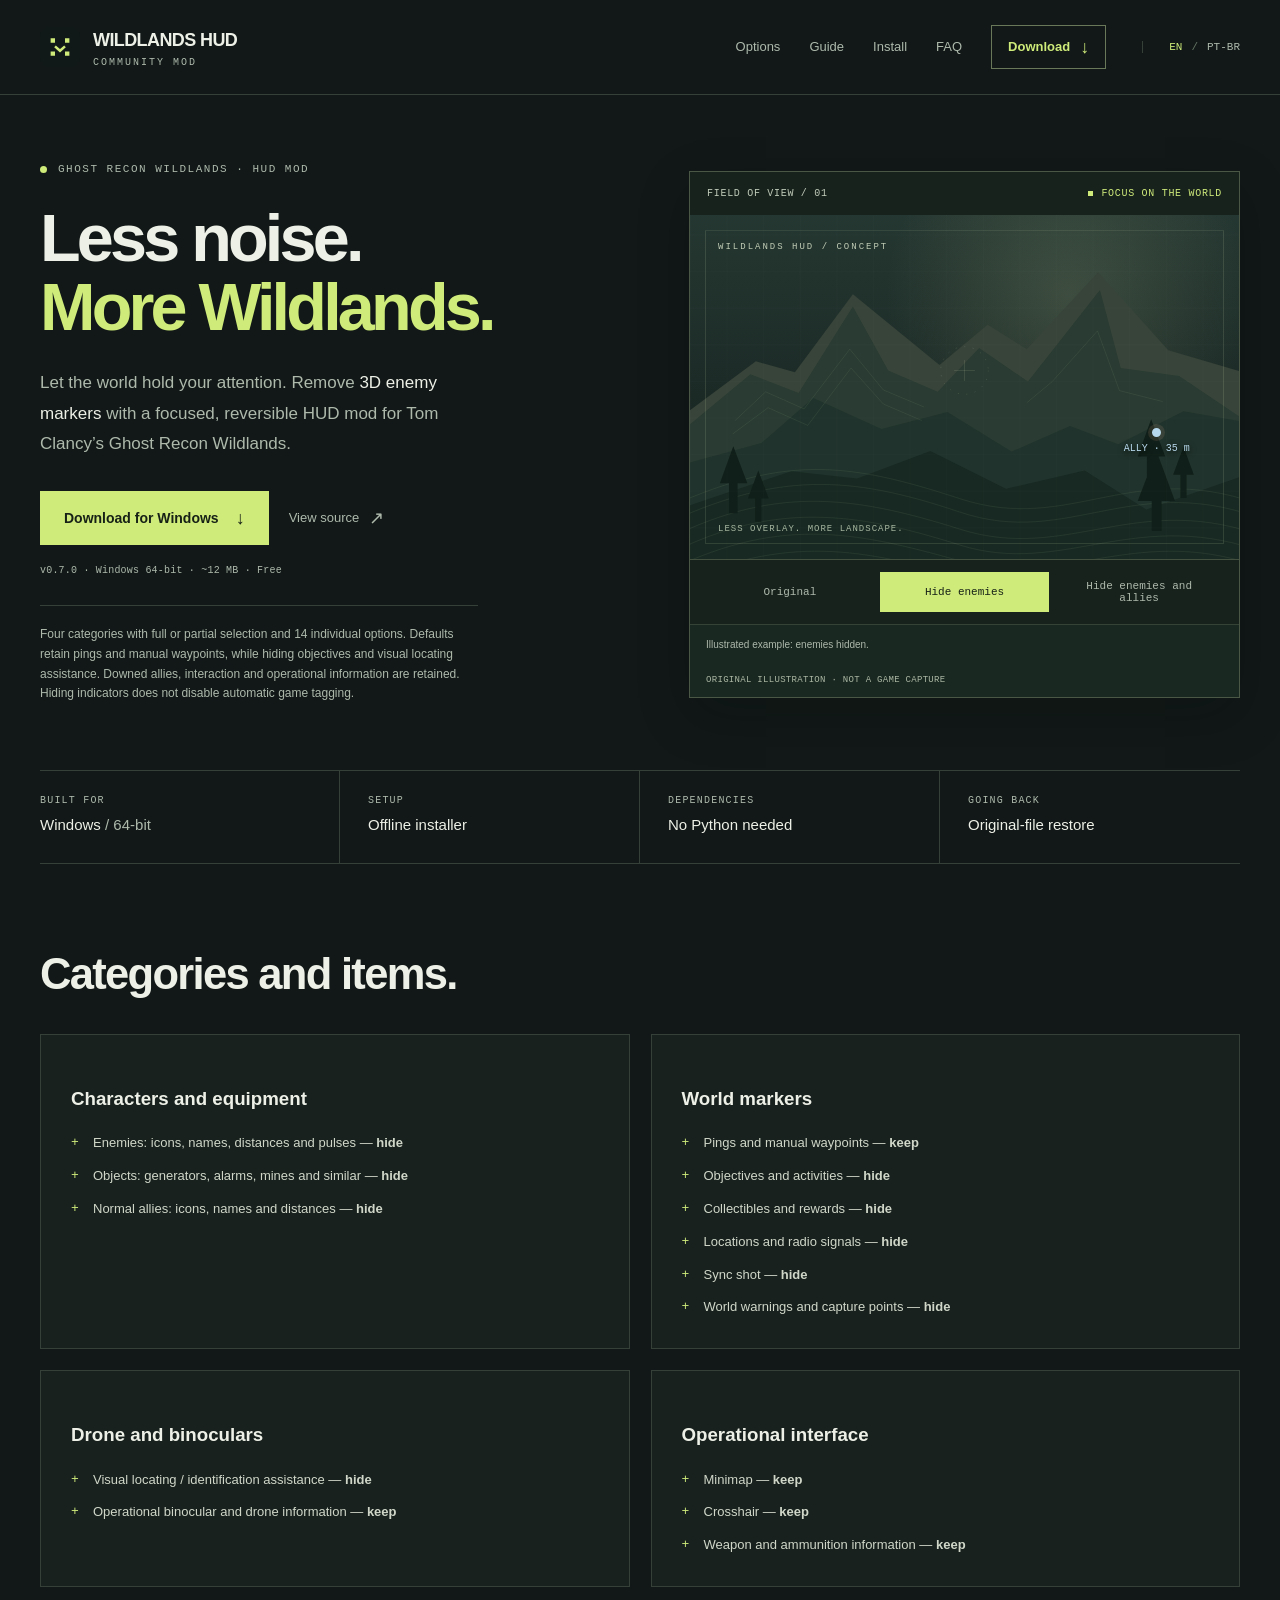
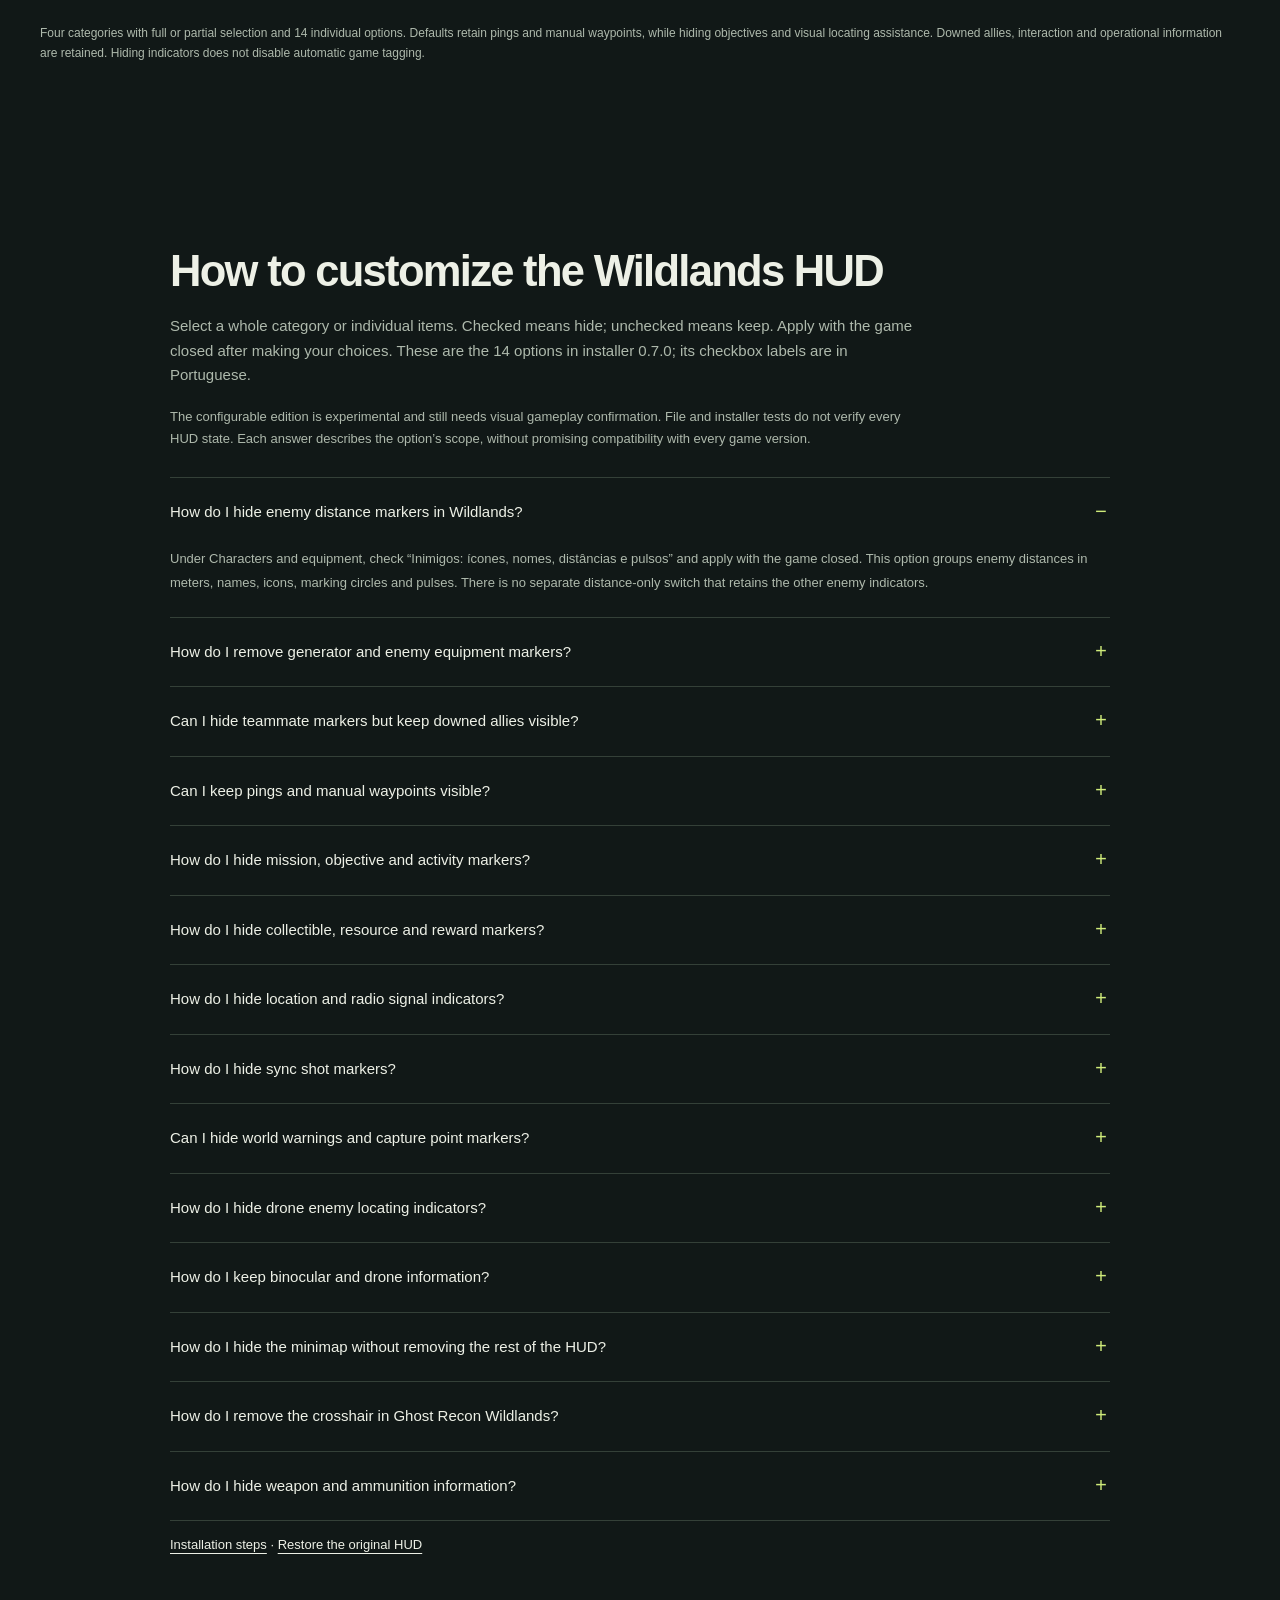
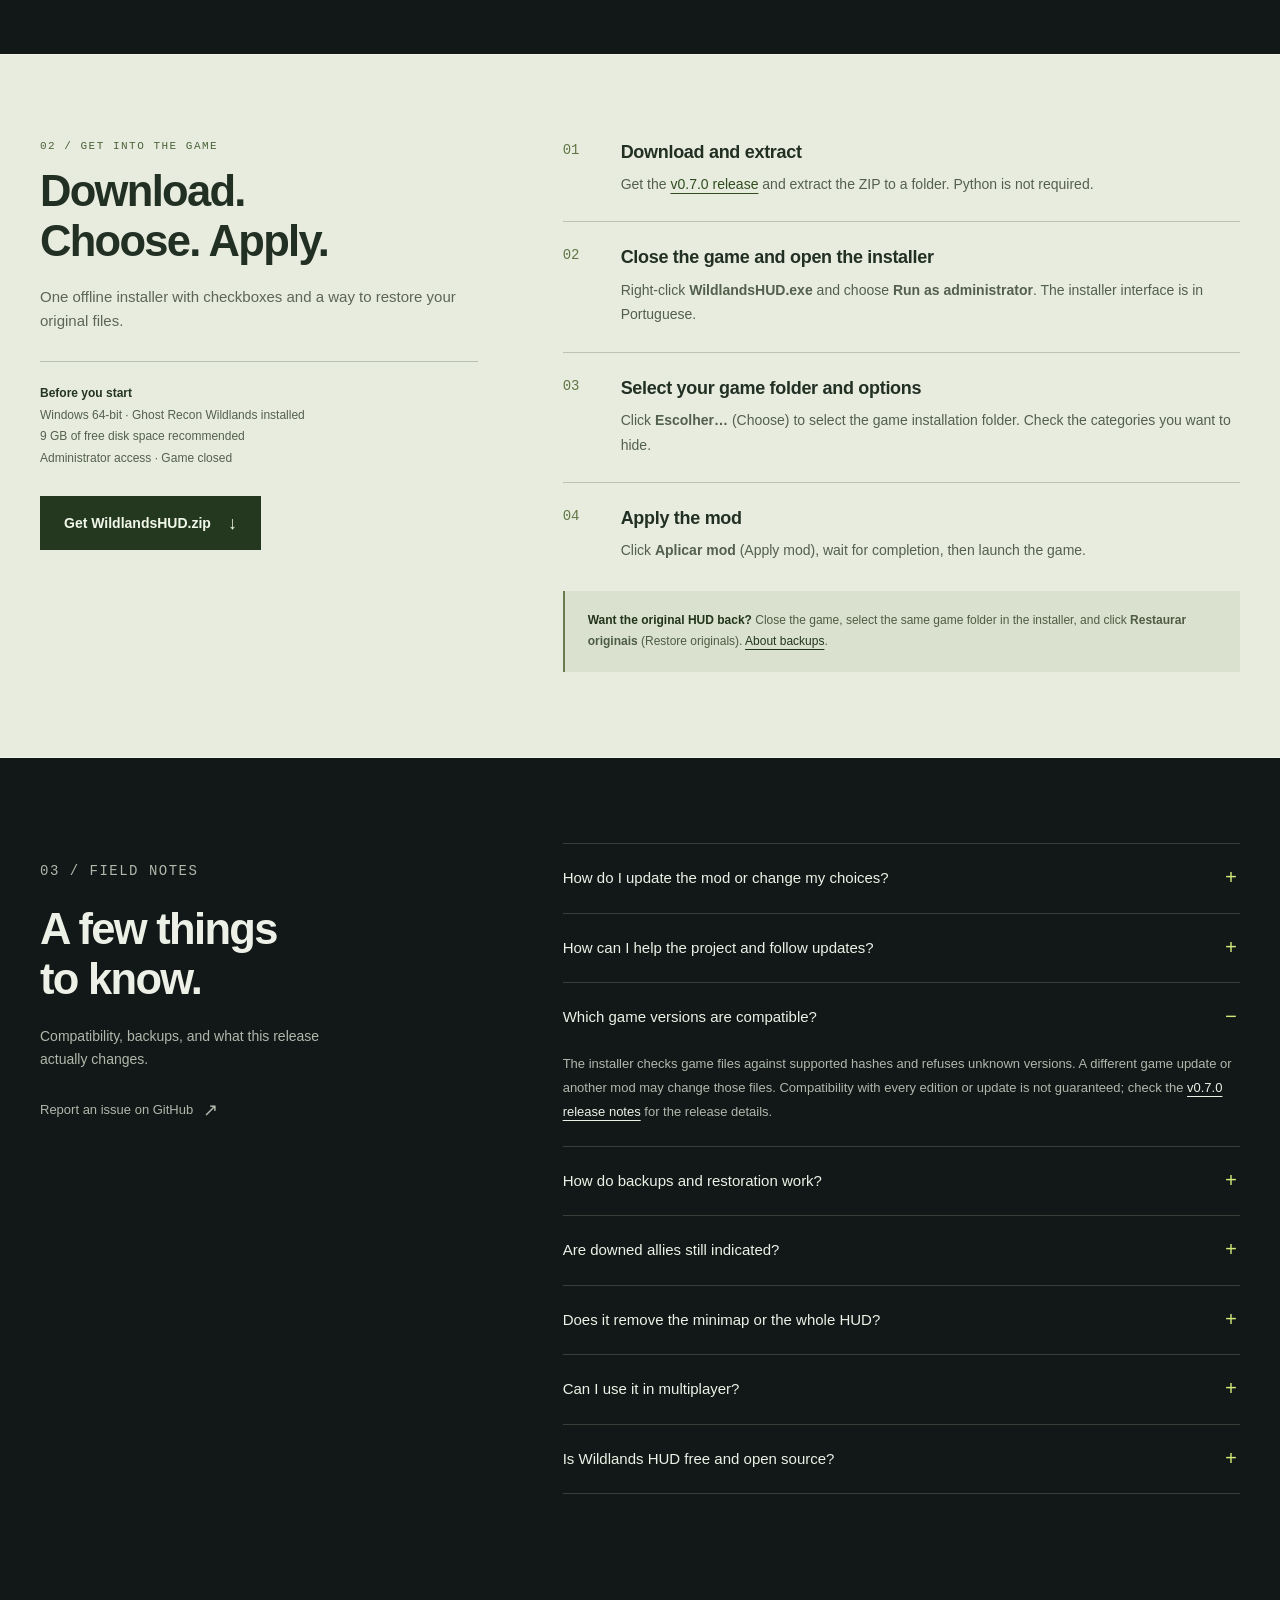
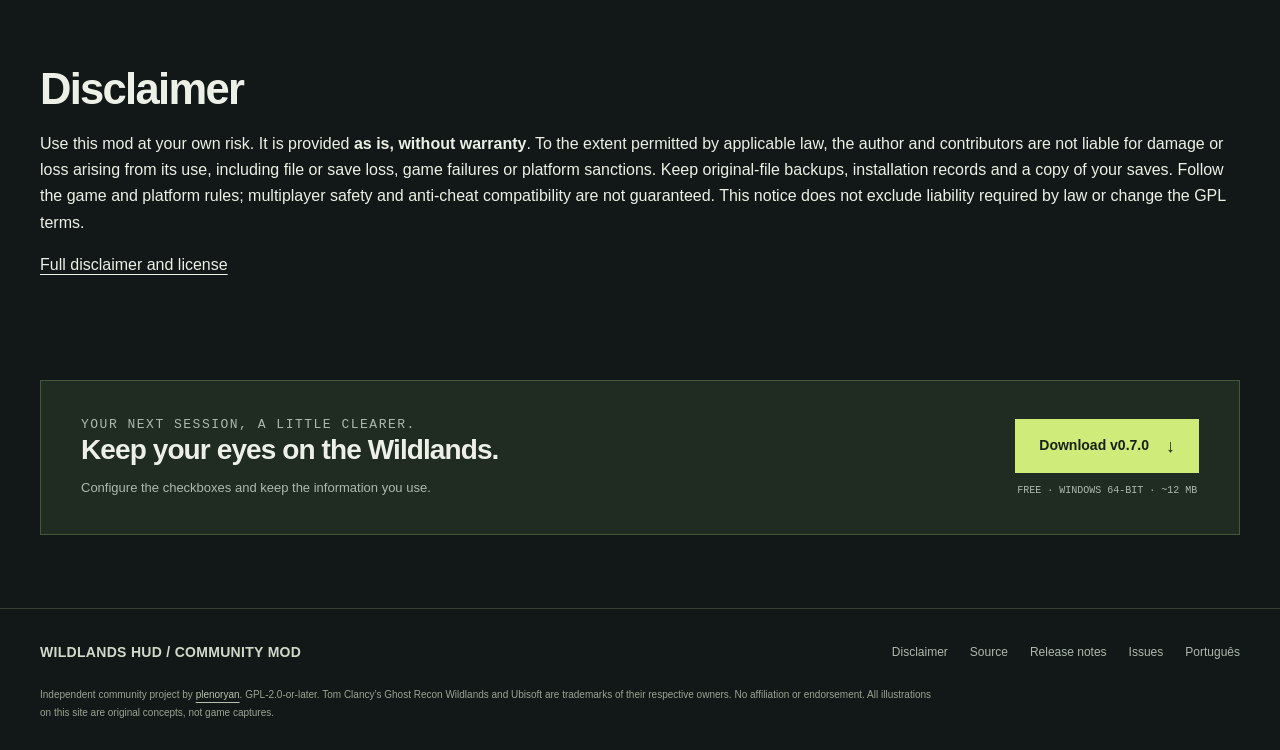
==== commit c9d02a0b: "Explain every HUD option with practical bilingual guides" ====
--- a/docs/index.html
+++ b/docs/index.html
@@ -61,18 +61,130 @@
       "mainEntity": [
         {
           "@type": "Question",
-          "name": "How do I install the Wildlands HUD mod?",
-          "acceptedAnswer": {
-            "@type": "Answer",
-            "text": "Download and extract WildlandsHUD.zip, close the game, and run WildlandsHUD.exe as administrator. Use Escolher… to select the game installation folder, choose which categories to hide, then click Aplicar mod. The installer UI is in Portuguese. Python is not required."
-          }
-        },
-        {
-          "@type": "Question",
-          "name": "How do I restore the original game files?",
-          "acceptedAnswer": {
-            "@type": "Answer",
-            "text": "Close the game, open the installer as administrator, select the same game folder, and click Restaurar originais. Original backups are saved beside the patched files with the .phoenixhud.original suffix. Local patch records are kept in %LOCALAPPDATA%\\WildlandsHUD. Keep these backups for restoration."
+          "name": "How do I hide enemy distance markers in Wildlands?",
+          "acceptedAnswer": {
+            "@type": "Answer",
+            "text": "Under Characters and equipment, check “Inimigos: ícones, nomes, distâncias e pulsos” and apply with the game closed. This option groups enemy distances in meters, names, icons, marking circles and pulses. There is no separate distance-only switch that retains the other enemy indicators."
+          }
+        },
+        {
+          "@type": "Question",
+          "name": "How do I remove generator and enemy equipment markers?",
+          "acceptedAnswer": {
+            "@type": "Answer",
+            "text": "Check “Objetos: geradores, alarmes, minas e afins” to hide icons, names and distances handled by the shared object marker, including generators and enemy equipment. This also affects player mines and other objects in that group; generators cannot be selected separately. The equipment remains in the world and keeps its functions."
+          }
+        },
+        {
+          "@type": "Question",
+          "name": "Can I hide teammate markers but keep downed allies visible?",
+          "acceptedAnswer": {
+            "@type": "Answer",
+            "text": "Check “Aliados normais: ícones, nomes e distâncias”. The downed-ally symbol/gauge and conditional off-screen arrows are retained. Ally names and distances are hidden even when an ally is downed. The downed indicator is protected and has no removal checkbox."
+          }
+        },
+        {
+          "@type": "Question",
+          "name": "Can I keep pings and manual waypoints visible?",
+          "acceptedAnswer": {
+            "@type": "Answer",
+            "text": "Yes. Leave “Pings e pontos manuais” unchecked, as it is by default. These markers can remain while enemies and objectives are hidden. Check it under World markers to hide pings and manual waypoints too. This controls their display, not the ability to create a point."
+          }
+        },
+        {
+          "@type": "Question",
+          "name": "How do I hide mission, objective and activity markers?",
+          "acceptedAnswer": {
+            "@type": "Answer",
+            "text": "Check “Objetivos e atividades” under World markers. It hides the group’s in-world indicators without completing, deleting or changing missions. It is checked by default and independent of pings; it does not remove the full map or mission menu."
+          }
+        },
+        {
+          "@type": "Question",
+          "name": "How do I hide collectible, resource and reward markers?",
+          "acceptedAnswer": {
+            "@type": "Answer",
+            "text": "Check “Coleta e recompensas” to hide the collectible, resource and reward markers covered by this group. The items remain in the game. It is checked by default and can be unchecked without restoring every other marker."
+          }
+        },
+        {
+          "@type": "Question",
+          "name": "How do I hide location and radio signal indicators?",
+          "acceptedAnswer": {
+            "@type": "Answer",
+            "text": "Check “Locais e sinais de rádio” to hide those in-world markers. It is checked by default. It changes this group’s visual indicators, not radio audio or the locations themselves."
+          }
+        },
+        {
+          "@type": "Question",
+          "name": "How do I hide sync shot markers?",
+          "acceptedAnswer": {
+            "@type": "Answer",
+            "text": "Check “Tiro sincronizado” to hide visual sync shot markers. It is checked by default. This does not disable the sync shot mechanic or change companion behavior."
+          }
+        },
+        {
+          "@type": "Question",
+          "name": "Can I hide world warnings and capture point markers?",
+          "acceptedAnswer": {
+            "@type": "Answer",
+            "text": "Yes. “Alertas no cenário e pontos de captura” controls this group’s visual markers and is checked by default. It does not remove every game notification: interaction prompts such as “press X” remain protected."
+          }
+        },
+        {
+          "@type": "Question",
+          "name": "How do I hide drone enemy locating indicators?",
+          "acceptedAnswer": {
+            "@type": "Answer",
+            "text": "Under Drone and binoculars, check “Ajuda visual de localização / identificação”. It controls visual scanning, identification indicators and circles shared by the drone and binoculars, and is checked by default. Keep Enemies checked to hide the markers over enemies as well. The mod does not prevent automatic game tagging or change enemy intelligence."
+          }
+        },
+        {
+          "@type": "Question",
+          "name": "How do I keep binocular and drone information?",
+          "acceptedAnswer": {
+            "@type": "Answer",
+            "text": "Leave “Informações de uso do binóculo e drone” unchecked. This default can be combined with hidden visual locating assistance. Check it only if you also want to hide the equipment’s operational interface. Drone and binoculars share resources, so there are no separate operational switches; interaction prompts remain protected."
+          }
+        },
+        {
+          "@type": "Question",
+          "name": "How do I hide the minimap without removing the rest of the HUD?",
+          "acceptedAnswer": {
+            "@type": "Answer",
+            "text": "Under Operational interface, check “Minimapa” and leave the other information you want unchecked. The minimap is visible by default. This does not remove the menu map or modify the game terrain."
+          }
+        },
+        {
+          "@type": "Question",
+          "name": "How do I remove the crosshair in Ghost Recon Wildlands?",
+          "acceptedAnswer": {
+            "@type": "Answer",
+            "text": "Check “Mira” under Operational interface to hide the crosshair elements covered by the mod. Leave it unchecked to retain them, as in the defaults. It controls HUD elements, not accuracy, recoil, damage or weapon behavior."
+          }
+        },
+        {
+          "@type": "Question",
+          "name": "How do I hide weapon and ammunition information?",
+          "acceptedAnswer": {
+            "@type": "Answer",
+            "text": "Check “Informações de armas e munição” to hide this interface group. It is unchecked by default, retaining the information. Hiding the counter does not grant unlimited ammunition or change the available amount."
+          }
+        },
+        {
+          "@type": "Question",
+          "name": "How do I update the mod or change my choices?",
+          "acceptedAnswer": {
+            "@type": "Answer",
+            "text": "Close the game, open the current installer, select the same folder, adjust the checkboxes and click Aplicar mod. The app looks for the previous installation record automatically. If requested, use “Já uso o mod: selecionar registro anterior…” to select the previous manifest.json. “Voltar à seleção padrão” resets the checkboxes only; apply to change the game."
+          }
+        },
+        {
+          "@type": "Question",
+          "name": "How can I help the project and follow updates?",
+          "acceptedAnswer": {
+            "@type": "Answer",
+            "text": "Follow releases on GitHub, share this guide and report issues with the mod version and selected checkboxes. Reports of what worked in gameplay also help document each option’s limits."
           }
         },
         {
@@ -80,15 +192,47 @@
           "name": "Which game versions are compatible?",
           "acceptedAnswer": {
             "@type": "Answer",
-            "text": "Wildlands HUD supports recognized game file hashes. The installer refuses unknown file versions. Compatibility with every game update or another mod is not guaranteed; review the v0.7.0 release notes."
-          }
-        },
-        {
-          "@type": "Question",
-          "name": "Choose what to hide.",
-          "acceptedAnswer": {
-            "@type": "Answer",
-            "text": "Four categories with full or partial selection and 14 individual options. Defaults retain pings and manual waypoints, while hiding objectives and visual locating assistance. Downed allies, interaction and operational information are retained. Hiding indicators does not disable automatic game tagging."
+            "text": "The installer checks game files against supported hashes and refuses unknown versions. A different game update or another mod may change those files. Compatibility with every edition or update is not guaranteed; check the v0.7.0 release notes for the release details."
+          }
+        },
+        {
+          "@type": "Question",
+          "name": "How do backups and restoration work?",
+          "acceptedAnswer": {
+            "@type": "Answer",
+            "text": "Original copies are saved beside the patched files with the .phoenixhud.original suffix. Local patch records are kept in %LOCALAPPDATA%\\WildlandsHUD. Keep the backups: the Restaurar originais button uses them to restore the original files. Close the game and select the same installation folder before restoring."
+          }
+        },
+        {
+          "@type": "Question",
+          "name": "Are downed allies still indicated?",
+          "acceptedAnswer": {
+            "@type": "Answer",
+            "text": "Yes. The symbol/gauge and conditional off-screen arrows remain. Hiding normal allies also hides downed ally names/distances."
+          }
+        },
+        {
+          "@type": "Question",
+          "name": "Does it remove the minimap or the whole HUD?",
+          "acceptedAnswer": {
+            "@type": "Answer",
+            "text": "You can hide the minimap, crosshair and weapon information independently, but they remain visible by default. Defaults hide enemies, equipment, normal allies, objectives and visual locating assistance; pings, operational drone/binocular information, interaction and downed allies remain. This is not a switch to remove every part of the game interface."
+          }
+        },
+        {
+          "@type": "Question",
+          "name": "Can I use it in multiplayer?",
+          "acceptedAnswer": {
+            "@type": "Answer",
+            "text": "This project makes no claim of multiplayer safety or anti-cheat compatibility. It does not provide an anti-cheat bypass. An “offline installer” means installation does not require an online service; it is not a statement about supported game modes."
+          }
+        },
+        {
+          "@type": "Question",
+          "name": "Is Wildlands HUD free and open source?",
+          "acceptedAnswer": {
+            "@type": "Answer",
+            "text": "Yes. Wildlands HUD is a free community project. Its source code is available under the GNU General Public License, version 2 or later (GPL-2.0-or-later). It is not affiliated with, endorsed by, or an official product of Ubisoft."
           }
         }
       ]
@@ -102,7 +246,7 @@
     <nav class="nav container" aria-label="Main navigation">
       <a class="brand" href="./" aria-label="Wildlands HUD home"><img src="assets/favicon.svg" width="40" height="40" alt=""><span>WILDLANDS HUD<small>COMMUNITY MOD</small></span></a>
       <div class="nav-links">
-        <a href="#modes">The modes</a><a href="#install">Install</a><a href="#faq">FAQ</a>
+        <a href="#modes">Options</a><a href="#guide">Guide</a><a href="#install">Install</a><a href="#faq">FAQ</a>
         <a class="nav-download" href="https://github.com/plenoryan/wildlands-hud/releases/download/v0.7.0/WildlandsHUD.zip">Download <span class="arrow" aria-hidden="true">↓</span></a>
       </div>
       <div class="language" aria-label="Language"><a href="./" lang="en" aria-current="page" aria-label="English">EN</a><span aria-hidden="true">/</span><a href="pt-br/" lang="pt-BR" aria-label="Português brasileiro">PT-BR</a></div>
@@ -138,6 +282,22 @@
       <div class="spec"><small>Built for</small><strong>Windows <span>/ 64-bit</span></strong></div><div class="spec"><small>Setup</small><strong>Offline installer</strong></div><div class="spec"><small>Dependencies</small><strong>No Python needed</strong></div><div class="spec"><small>Going back</small><strong>Original-file restore</strong></div>
     </div>
     <section class="section container" id="modes" aria-labelledby="modes-title"><div class="section-header"><h2 class="section-title" id="modes-title">Categories and items.</h2></div><div class="mode-grid"><article class="mode-card"><h3>Characters and equipment</h3><ul class="feature-list"><li>Enemies: icons, names, distances and pulses — <strong>hide</strong></li><li>Objects: generators, alarms, mines and similar — <strong>hide</strong></li><li>Normal allies: icons, names and distances — <strong>hide</strong></li></ul></article><article class="mode-card"><h3>World markers</h3><ul class="feature-list"><li>Pings and manual waypoints — <strong>keep</strong></li><li>Objectives and activities — <strong>hide</strong></li><li>Collectibles and rewards — <strong>hide</strong></li><li>Locations and radio signals — <strong>hide</strong></li><li>Sync shot — <strong>hide</strong></li><li>World warnings and capture points — <strong>hide</strong></li></ul></article><article class="mode-card"><h3>Drone and binoculars</h3><ul class="feature-list"><li>Visual locating / identification assistance — <strong>hide</strong></li><li>Operational binocular and drone information — <strong>keep</strong></li></ul></article><article class="mode-card"><h3>Operational interface</h3><ul class="feature-list"><li>Minimap — <strong>keep</strong></li><li>Crosshair — <strong>keep</strong></li><li>Weapon and ammunition information — <strong>keep</strong></li></ul></article></div><p class="scope-note">Four categories with full or partial selection and 14 individual options. Defaults retain pings and manual waypoints, while hiding objectives and visual locating assistance. Downed allies, interaction and operational information are retained. Hiding indicators does not disable automatic game tagging.</p></section>
+    <section class="section container hud-guide" id="guide" aria-labelledby="guide-title"><h2 class="section-title" id="guide-title">How to customize the Wildlands HUD</h2><p class="section-intro">Select a whole category or individual items. Checked means hide; unchecked means keep. Apply with the game closed after making your choices. These are the 14 options in installer 0.7.0; its checkbox labels are in Portuguese.</p><p class="guide-note">The configurable edition is experimental and still needs visual gameplay confirmation. File and installer tests do not verify every HUD state. Each answer describes the option’s scope, without promising compatibility with every game version.</p><div class="faq-list">
+<details id="guide-enemies" open><summary>How do I hide enemy distance markers in Wildlands?</summary><p>Under Characters and equipment, check “Inimigos: ícones, nomes, distâncias e pulsos” and apply with the game closed. This option groups enemy distances in meters, names, icons, marking circles and pulses. There is no separate distance-only switch that retains the other enemy indicators.</p></details>
+<details id="guide-objects"><summary>How do I remove generator and enemy equipment markers?</summary><p>Check “Objetos: geradores, alarmes, minas e afins” to hide icons, names and distances handled by the shared object marker, including generators and enemy equipment. This also affects player mines and other objects in that group; generators cannot be selected separately. The equipment remains in the world and keeps its functions.</p></details>
+<details id="guide-allies"><summary>Can I hide teammate markers but keep downed allies visible?</summary><p>Check “Aliados normais: ícones, nomes e distâncias”. The downed-ally symbol/gauge and conditional off-screen arrows are retained. Ally names and distances are hidden even when an ally is downed. The downed indicator is protected and has no removal checkbox.</p></details>
+<details id="guide-pings"><summary>Can I keep pings and manual waypoints visible?</summary><p>Yes. Leave “Pings e pontos manuais” unchecked, as it is by default. These markers can remain while enemies and objectives are hidden. Check it under World markers to hide pings and manual waypoints too. This controls their display, not the ability to create a point.</p></details>
+<details id="guide-objectives"><summary>How do I hide mission, objective and activity markers?</summary><p>Check “Objetivos e atividades” under World markers. It hides the group’s in-world indicators without completing, deleting or changing missions. It is checked by default and independent of pings; it does not remove the full map or mission menu.</p></details>
+<details id="guide-collectibles"><summary>How do I hide collectible, resource and reward markers?</summary><p>Check “Coleta e recompensas” to hide the collectible, resource and reward markers covered by this group. The items remain in the game. It is checked by default and can be unchecked without restoring every other marker.</p></details>
+<details id="guide-locations"><summary>How do I hide location and radio signal indicators?</summary><p>Check “Locais e sinais de rádio” to hide those in-world markers. It is checked by default. It changes this group’s visual indicators, not radio audio or the locations themselves.</p></details>
+<details id="guide-syncshot"><summary>How do I hide sync shot markers?</summary><p>Check “Tiro sincronizado” to hide visual sync shot markers. It is checked by default. This does not disable the sync shot mechanic or change companion behavior.</p></details>
+<details id="guide-world_warnings"><summary>Can I hide world warnings and capture point markers?</summary><p>Yes. “Alertas no cenário e pontos de captura” controls this group’s visual markers and is checked by default. It does not remove every game notification: interaction prompts such as “press X” remain protected.</p></details>
+<details id="guide-scanning"><summary>How do I hide drone enemy locating indicators?</summary><p>Under Drone and binoculars, check “Ajuda visual de localização / identificação”. It controls visual scanning, identification indicators and circles shared by the drone and binoculars, and is checked by default. Keep Enemies checked to hide the markers over enemies as well. The mod does not prevent automatic game tagging or change enemy intelligence.</p></details>
+<details id="guide-optics"><summary>How do I keep binocular and drone information?</summary><p>Leave “Informações de uso do binóculo e drone” unchecked. This default can be combined with hidden visual locating assistance. Check it only if you also want to hide the equipment’s operational interface. Drone and binoculars share resources, so there are no separate operational switches; interaction prompts remain protected.</p></details>
+<details id="guide-minimap"><summary>How do I hide the minimap without removing the rest of the HUD?</summary><p>Under Operational interface, check “Minimapa” and leave the other information you want unchecked. The minimap is visible by default. This does not remove the menu map or modify the game terrain.</p></details>
+<details id="guide-crosshair"><summary>How do I remove the crosshair in Ghost Recon Wildlands?</summary><p>Check “Mira” under Operational interface to hide the crosshair elements covered by the mod. Leave it unchecked to retain them, as in the defaults. It controls HUD elements, not accuracy, recoil, damage or weapon behavior.</p></details>
+<details id="guide-weapons"><summary>How do I hide weapon and ammunition information?</summary><p>Check “Informações de armas e munição” to hide this interface group. It is unchecked by default, retaining the information. Hiding the counter does not grant unlimited ammunition or change the available amount.</p></details>
+</div><p><a href="#install">Installation steps</a> · <a href="#restore">Restore the original HUD</a></p></section>
     <section class="section section-install" id="install" aria-labelledby="install-title">
       <div class="container install-grid">
         <div><p class="section-kicker">02 / Get into the game</p><h2 class="section-title" id="install-title">Download.<br>Choose. Apply.</h2><p class="section-intro">One offline installer with checkboxes and a way to restore your original files.</p><p class="requirements"><strong>Before you start</strong><br>Windows 64-bit · Ghost Recon Wildlands installed<br>9 GB of free disk space recommended<br>Administrator access · Game closed</p><a class="button" href="https://github.com/plenoryan/wildlands-hud/releases/download/v0.7.0/WildlandsHUD.zip">Get WildlandsHUD.zip <span class="arrow" aria-hidden="true">↓</span></a></div>
@@ -147,10 +307,12 @@
     <section class="section container faq-layout" id="faq" aria-labelledby="faq-title">
       <div class="faq-intro"><p class="section-kicker">03 / Field notes</p><h2 class="section-title" id="faq-title">A few things<br>to know.</h2><p>Compatibility, backups, and what this release actually changes.</p><a class="text-link" href="https://github.com/plenoryan/wildlands-hud/issues">Report an issue on GitHub <span class="arrow" aria-hidden="true">↗</span></a></div>
       <div class="faq-list">
+<details><summary>How do I update the mod or change my choices?</summary><p>Close the game, open the current installer, select the same folder, adjust the checkboxes and click Aplicar mod. The app looks for the previous installation record automatically. If requested, use “Já uso o mod: selecionar registro anterior…” to select the previous manifest.json. “Voltar à seleção padrão” resets the checkboxes only; apply to change the game.</p></details>
+<details><summary>How can I help the project and follow updates?</summary><p>Follow releases on GitHub, share this guide and report issues with the mod version and selected checkboxes. Reports of what worked in gameplay also help document each option’s limits.</p></details>
         <details open><summary>Which game versions are compatible?</summary><p>The installer checks game files against supported hashes and refuses unknown versions. A different game update or another mod may change those files. Compatibility with every edition or update is not guaranteed; check the <a href="https://github.com/plenoryan/wildlands-hud/releases/tag/v0.7.0">v0.7.0 release notes</a> for the release details.</p></details>
         <details id="restore"><summary>How do backups and restoration work?</summary><p>Original copies are saved beside the patched files with the <code>.phoenixhud.original</code> suffix. Local patch records are kept in <code>%LOCALAPPDATA%\WildlandsHUD</code>. Keep the backups: the <span lang="pt-BR">Restaurar originais</span> button uses them to restore the original files. Close the game and select the same installation folder before restoring.</p></details>
         <details><summary>Are downed allies still indicated?</summary><p>Yes. The symbol/gauge and conditional off-screen arrows remain. Hiding normal allies also hides downed ally names/distances.</p></details>
-        <details><summary>Does it remove the minimap or the whole HUD?</summary><p>Now with checkboxes. Defaults hide world markers while preserving binoculars, drone, interaction, crosshair, minimap and ammunition UI. Downed allies remain indicated. Experimental: gameplay confirmation pending.</p></details>
+        <details><summary>Does it remove the minimap or the whole HUD?</summary><p>You can hide the minimap, crosshair and weapon information independently, but they remain visible by default. Defaults hide enemies, equipment, normal allies, objectives and visual locating assistance; pings, operational drone/binocular information, interaction and downed allies remain. This is not a switch to remove every part of the game interface.</p></details>
         <details><summary>Can I use it in multiplayer?</summary><p>This project makes no claim of multiplayer safety or anti-cheat compatibility. It does not provide an anti-cheat bypass. An “offline installer” means installation does not require an online service; it is not a statement about supported game modes.</p></details>
         <details><summary>Is Wildlands HUD free and open source?</summary><p>Yes. Wildlands HUD is a free community project. Its <a href="https://github.com/plenoryan/wildlands-hud">source code</a> is available under the GNU General Public License, version 2 or later (GPL-2.0-or-later). It is not affiliated with, endorsed by, or an official product of Ubisoft.</p></details>
       </div>
--- a/docs/assets/site.css
+++ b/docs/assets/site.css
@@ -6,3 +6,5 @@
 @media(max-width:860px){.nav-links>a:not(.nav-download){display:none}.hero{grid-template-columns:1fr 1fr;gap:27px;padding-top:45px}h1{font-size:48px;letter-spacing:-2.5px}.eyebrow{font-size:9px;letter-spacing:.6px}.hero-lead{font-size:14px}.hero .actions{display:block}.hero .text-link{margin-top:16px}.scene{height:333px}.concept-top{padding-inline:11px;font-size:8px}.concept-tabs{padding:9px;gap:3px}.concept-tabs button{padding:7px 6px;font-size:10px}.spec{padding-inline:18px}.spec strong{font-size:13px}.spec small{font-size:9px}.section{padding-block:65px}.mode-title{align-items:flex-start;flex-direction:column;gap:10px}.mode-subtitle{font-size:17px}.mode-description{font-size:13px}.install-grid,.faq-layout{gap:36px;grid-template-columns:.8fr 1.2fr}.section-title{font-size:33px}.download-band{padding:28px}.download-band h2{font-size:23px}}
 @media(max-width:680px){.container{width:calc(100% - 40px)}.nav{min-height:77px;gap:14px;flex-wrap:wrap}.brand{font-size:16px;gap:8px}.brand img{width:33px;height:33px}.brand span small{font-size:8px;letter-spacing:1.4px}.nav-links{margin-left:auto}.nav-download{display:none!important}.language{padding-left:0;border:0;font-size:10px;gap:8px}.hero{grid-template-columns:1fr;padding-block:43px 35px;gap:34px}.hero-copy{padding:0}.eyebrow{font-size:9px;letter-spacing:1px;margin-bottom:23px}h1{font-size:clamp(49px,11vw,68px);letter-spacing:-2.8px;max-width:580px;margin-bottom:21px}.hero-lead{font-size:15px;max-width:520px;margin-bottom:25px}.hero .actions{display:flex;gap:21px}.hero .text-link{margin:0}.hero .button{padding-inline:21px}.release-note{max-width:none;margin-top:21px}.scene{height:285px}.concept-top{font-size:9px;padding:12px 14px}.concept-tabs button{font-size:11px}.concept-caption{min-height:0}.concept figcaption{font-size:11px}.concept-label{font-size:9px}.spec-strip{grid-template-columns:1fr 1fr}.spec{padding:19px 15px}.spec:nth-child(odd){padding-left:0}.spec:nth-child(even){border-right:0;padding-left:24px}.spec:nth-child(-n+2){border-bottom:1px solid var(--line)}.spec strong{font-size:14px}.section{padding-block:53px}.section-header{display:block;margin-bottom:26px}.section-title{font-size:34px;letter-spacing:-1.2px}.section-intro{font-size:14px}.section-aside{max-width:none;text-align:left;margin-top:18px}.mode-grid{grid-template-columns:1fr;gap:16px}.mode-card{padding:25px}.mode-card.recommended{padding-top:23px}.mode-title{flex-direction:row;align-items:center}.mode-title h3{font-size:26px}.tag{font-size:9px}.mode-subtitle{font-size:18px}.mode-description{font-size:14px}.mode-footnote{margin-top:21px}.scope-note{align-items:flex-start;gap:12px;line-height:1.7;padding-top:9px}.scope-note strong{padding-top:4px;font-size:9px}.install-grid,.faq-layout{grid-template-columns:1fr;gap:35px}.requirements{margin-top:23px}.steps li{padding-left:46px}.steps h3{font-size:17px}.steps p{font-size:14px}.faq-intro p{max-width:none;margin:16px 0 20px}.faq-layout{gap:28px}summary{font-size:14px;padding-block:20px}details p{font-size:13px}.download-band{margin-bottom:48px;padding:28px;display:block}.download-band h2{font-size:26px}.download-band>div:last-child{margin-top:25px}.download-band .button{width:100%}.download-band small{text-align:center}.footer-top{display:block}.footer-links{margin-top:18px;gap:17px}.footer-bottom{font-size:10px;margin-top:18px}.site-footer{padding-block:27px}}
 @media(prefers-reduced-motion:reduce){html{scroll-behavior:auto}*{transition:none!important}.button:hover{transform:none}}
+
+.hud-guide{max-width:940px}.hud-guide .section-intro{max-width:760px}.guide-note{font-size:13px;color:var(--muted);max-width:760px;margin:18px 0 28px}.hud-guide>p:last-child{font-size:13px}
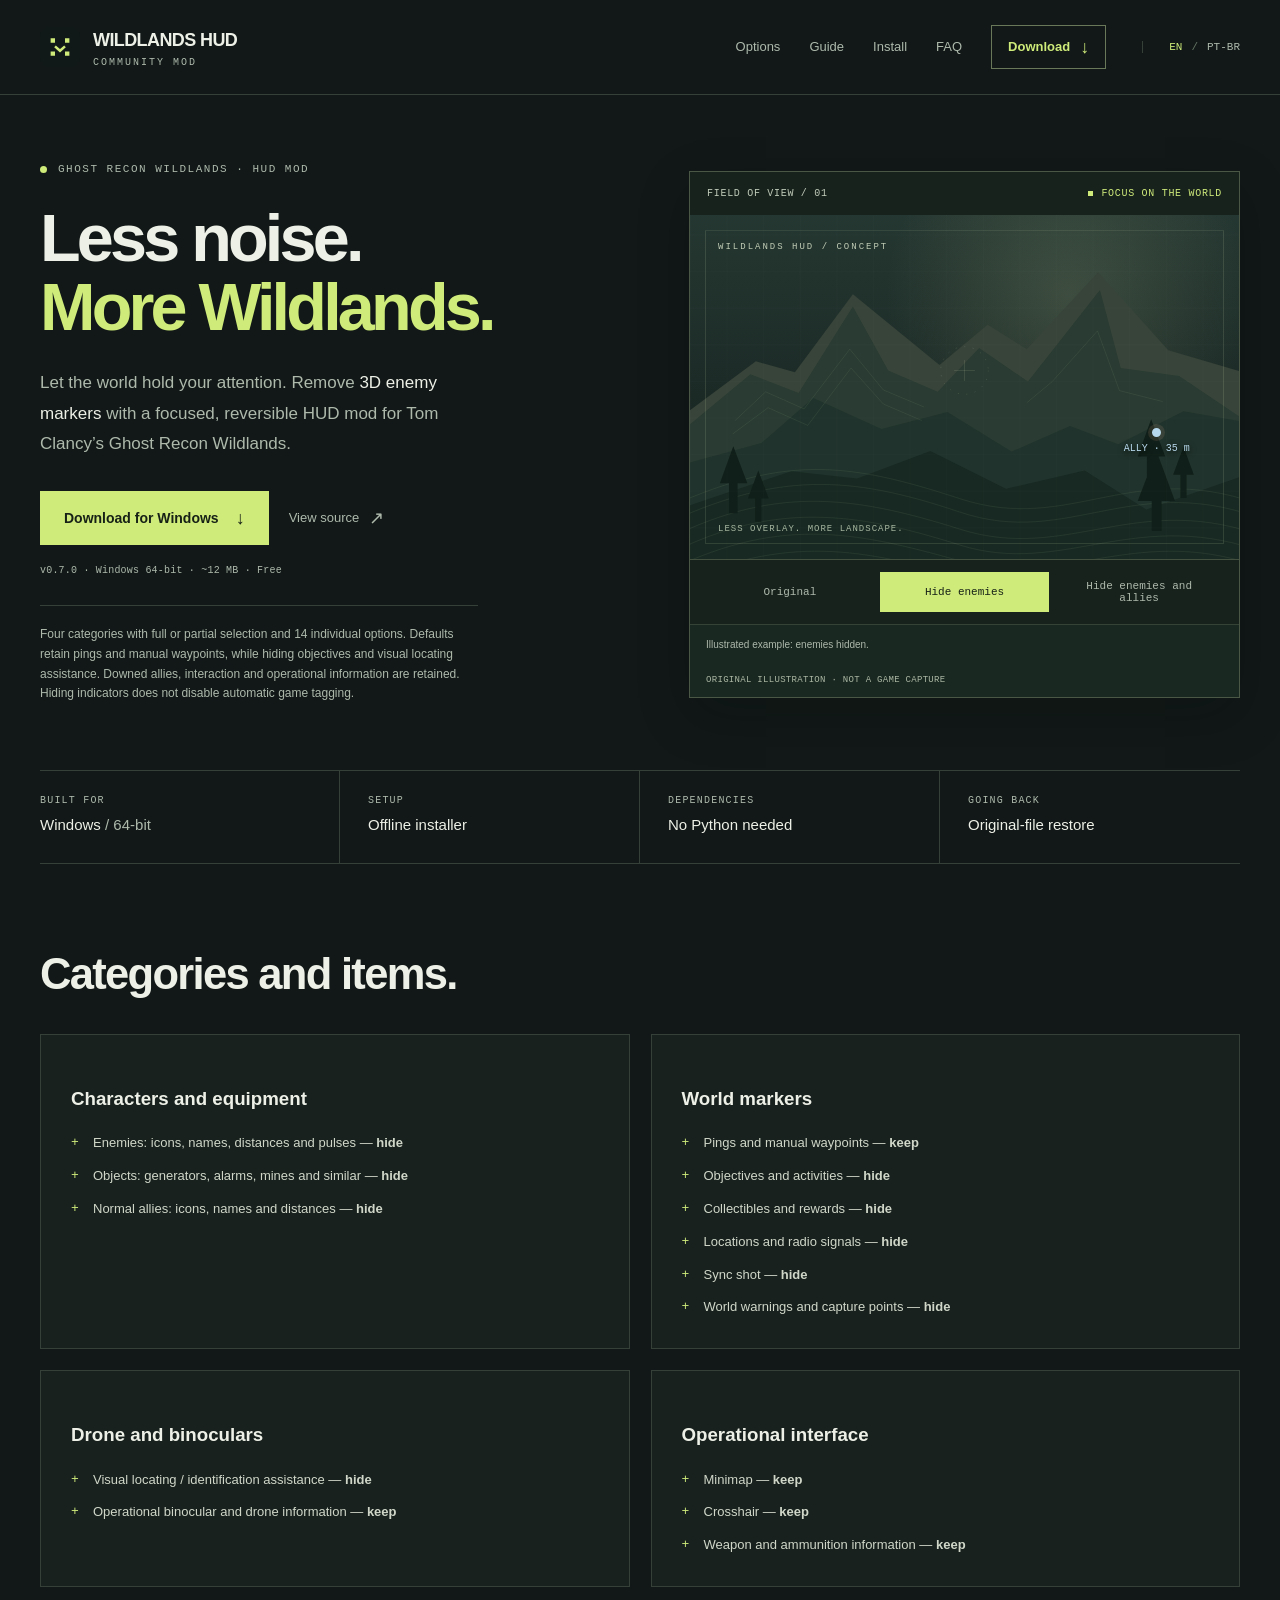
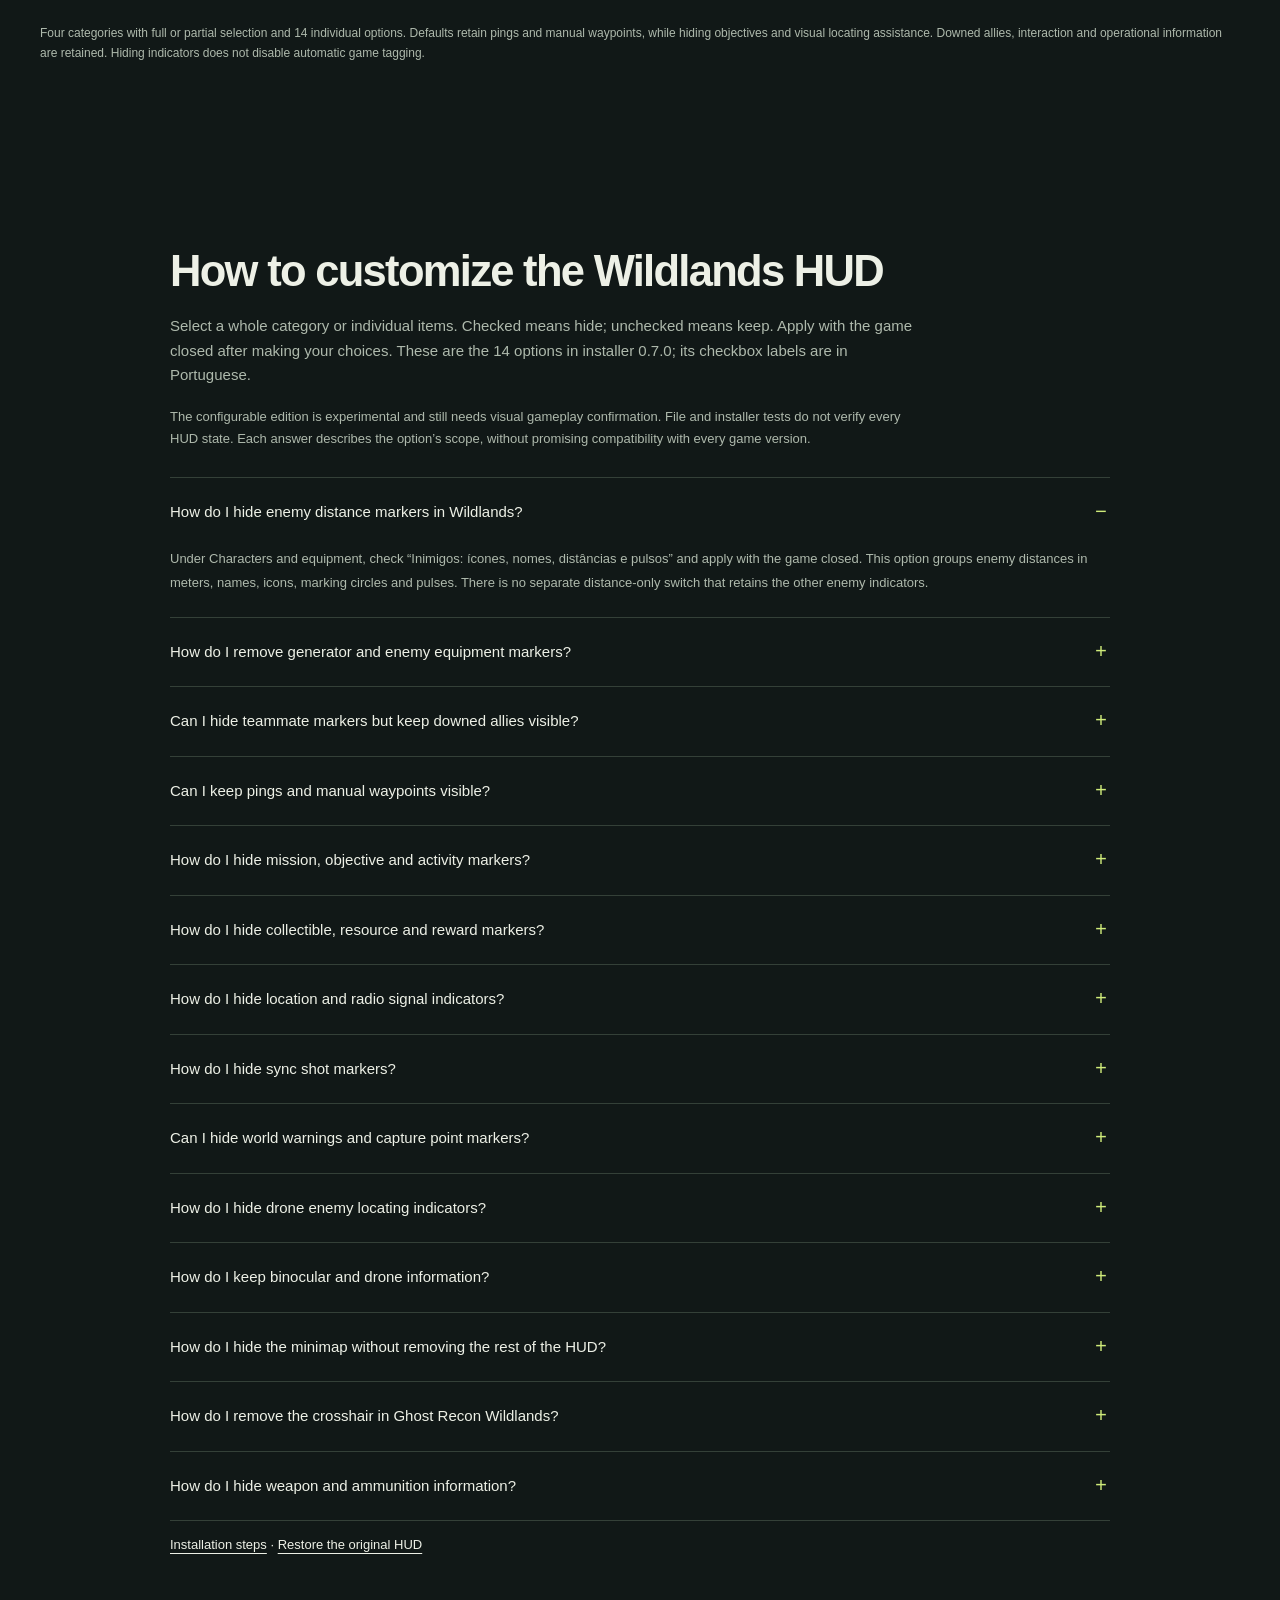
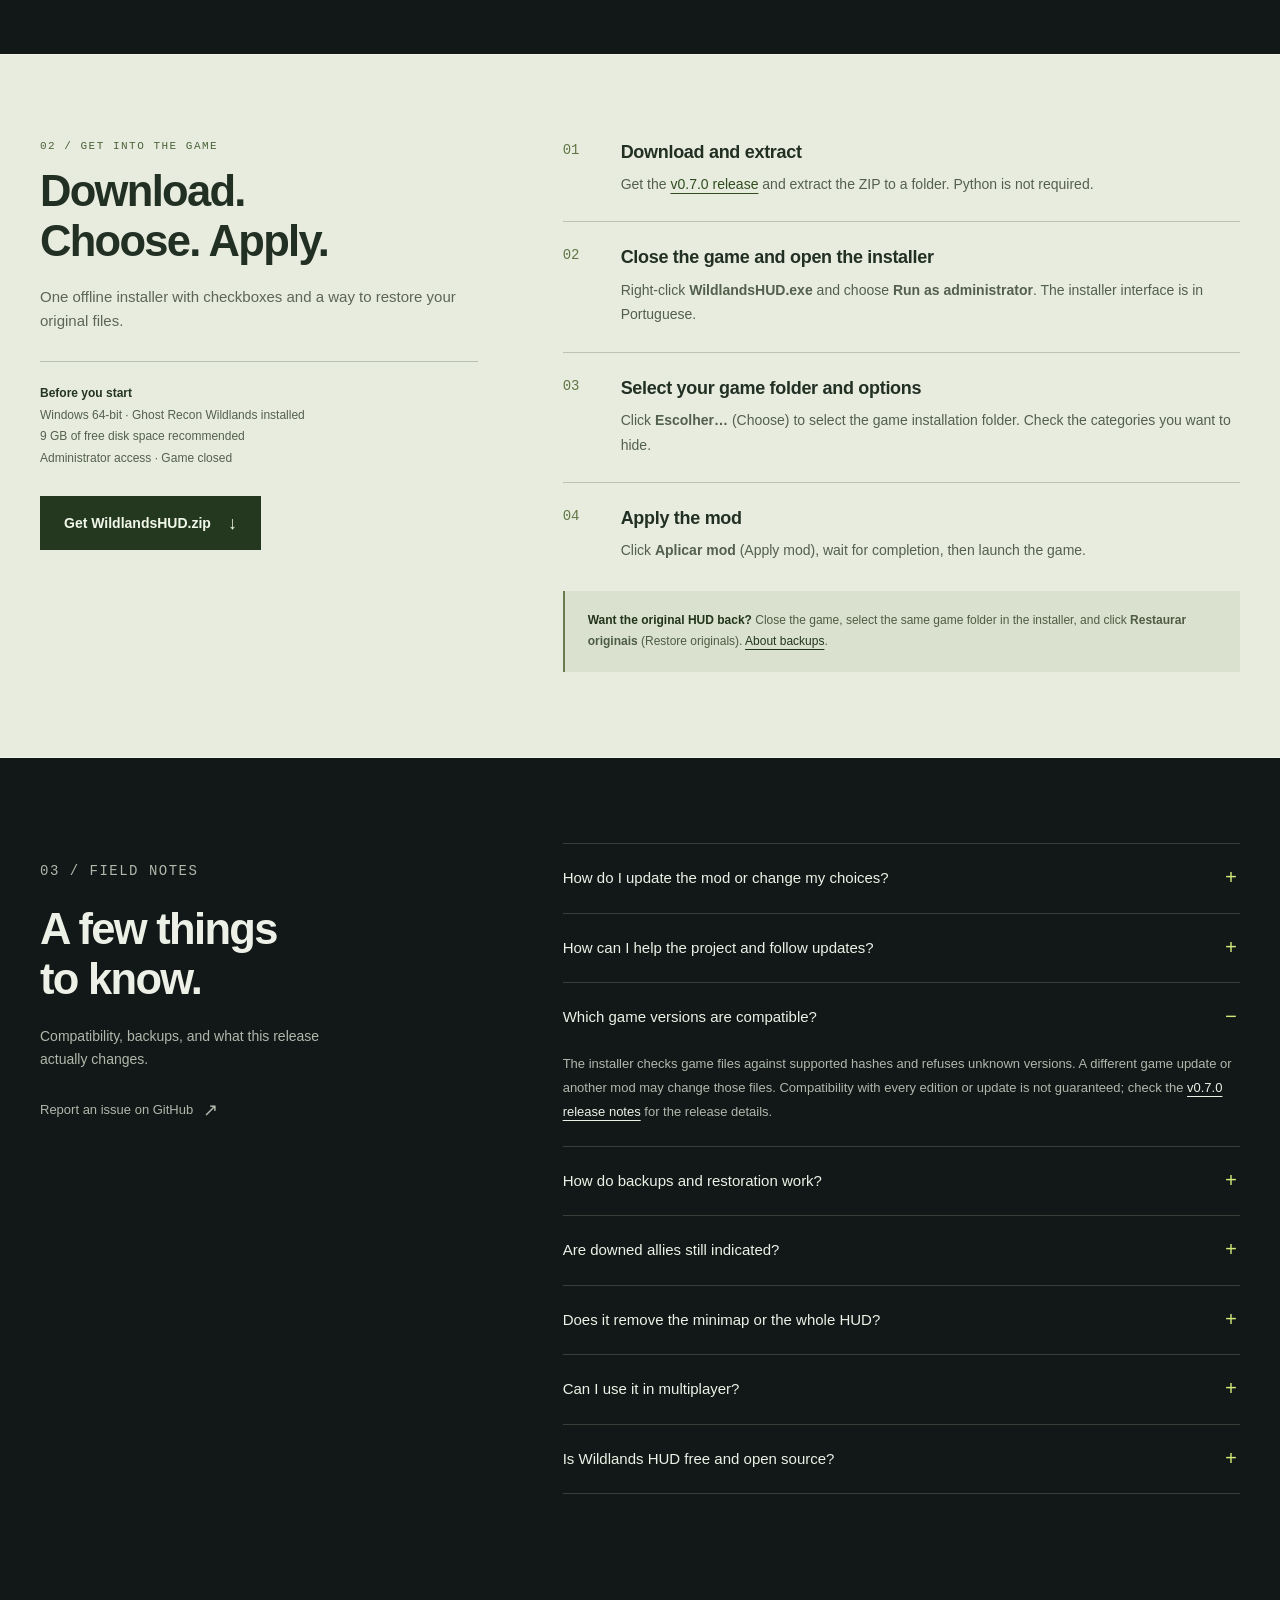
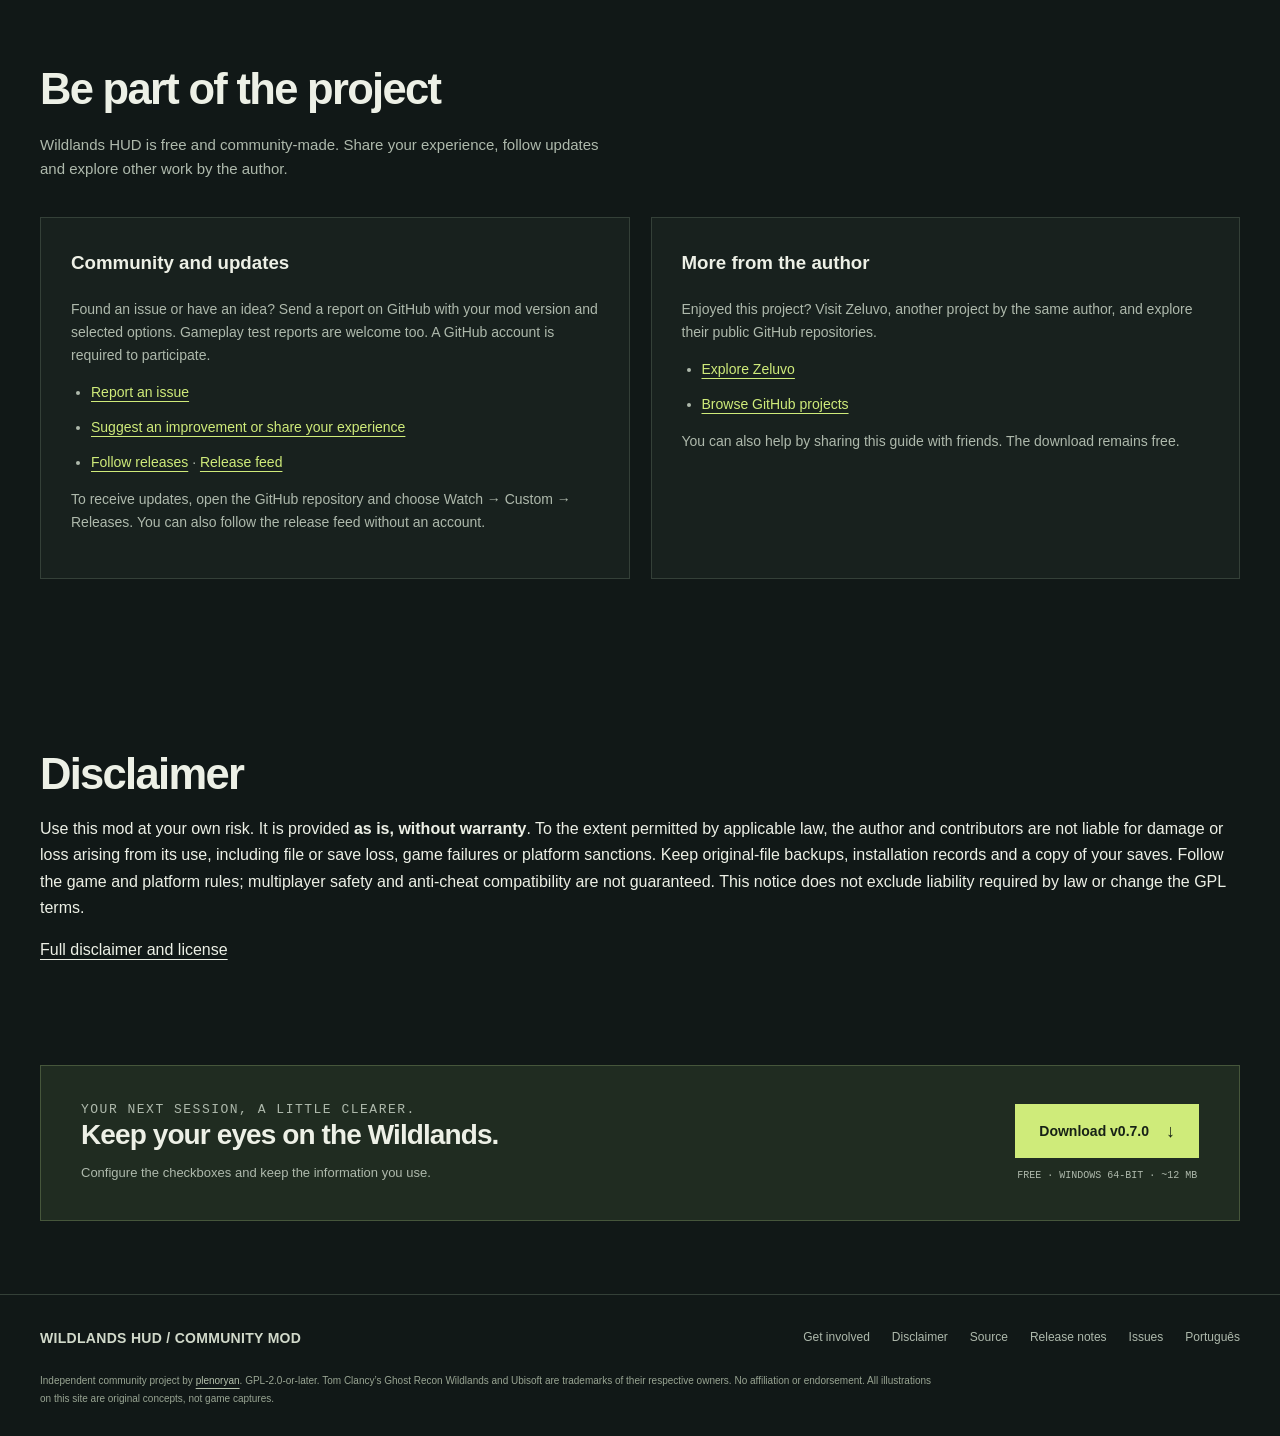
==== commit 532cae59: "Add community participation and author project links" ====
--- a/docs/index.html
+++ b/docs/index.html
@@ -317,9 +317,13 @@
         <details><summary>Is Wildlands HUD free and open source?</summary><p>Yes. Wildlands HUD is a free community project. Its <a href="https://github.com/plenoryan/wildlands-hud">source code</a> is available under the GNU General Public License, version 2 or later (GPL-2.0-or-later). It is not affiliated with, endorsed by, or an official product of Ubisoft.</p></details>
       </div>
     </section>
+    <section class="section container" id="community" aria-labelledby="community-title"><div class="section-header"><div><h2 class="section-title" id="community-title">Be part of the project</h2><p class="section-intro">Wildlands HUD is free and community-made. Share your experience, follow updates and explore other work by the author.</p></div></div><div class="mode-grid community-grid">
+<article class="mode-card"><h3>Community and updates</h3><p>Found an issue or have an idea? Send a report on GitHub with your mod version and selected options. Gameplay test reports are welcome too. A GitHub account is required to participate.</p><ul class="community-links"><li><a href="https://github.com/plenoryan/wildlands-hud/issues/new?template=bug_report.yml">Report an issue</a></li><li><a href="https://github.com/plenoryan/wildlands-hud/issues/new?template=feedback.yml">Suggest an improvement or share your experience</a></li><li><a href="https://github.com/plenoryan/wildlands-hud/releases">Follow releases</a> · <a href="https://github.com/plenoryan/wildlands-hud/releases.atom">Release feed</a></li></ul><p>To receive updates, open the GitHub repository and choose Watch → Custom → Releases. You can also follow the release feed without an account.</p></article>
+<article class="mode-card"><h3>More from the author</h3><p>Enjoyed this project? Visit Zeluvo, another project by the same author, and explore their public GitHub repositories.</p><ul class="community-links"><li><a href="https://zeluvo.com/">Explore Zeluvo</a></li><li><a href="https://github.com/plenoryan?tab=repositories">Browse GitHub projects</a></li></ul><p>You can also help by sharing this guide with friends. The download remains free.</p></article>
+</div></section>
     <section class="section container" id="disclaimer" aria-labelledby="disclaimer-title"><h2 class="section-title" id="disclaimer-title">Disclaimer</h2><p>Use this mod at your own risk. It is provided <strong>as is, without warranty</strong>. To the extent permitted by applicable law, the author and contributors are not liable for damage or loss arising from its use, including file or save loss, game failures or platform sanctions. Keep original-file backups, installation records and a copy of your saves. Follow the game and platform rules; multiplayer safety and anti-cheat compatibility are not guaranteed. This notice does not exclude liability required by law or change the GPL terms.</p><p><a href="https://github.com/plenoryan/wildlands-hud/blob/main/DISCLAIMER.md">Full disclaimer and license</a></p></section>
     <section class="download-band container" aria-labelledby="download-title"><div><p class="section-kicker">Your next session, a little clearer.</p><h2 id="download-title">Keep your eyes on the Wildlands.</h2><p>Configure the checkboxes and keep the information you use.</p></div><div><a class="button button-primary" href="https://github.com/plenoryan/wildlands-hud/releases/download/v0.7.0/WildlandsHUD.zip">Download v0.7.0 <span class="arrow" aria-hidden="true">↓</span></a><small>FREE · WINDOWS 64-BIT · ~12 MB</small></div></section>
   </main>
-  <footer class="site-footer"><div class="container"><div class="footer-top"><span class="footer-brand">WILDLANDS HUD <span aria-hidden="true">/</span> COMMUNITY MOD</span><div class="footer-links"><a href="#disclaimer">Disclaimer</a><a href="https://github.com/plenoryan/wildlands-hud">Source</a><a href="https://github.com/plenoryan/wildlands-hud/releases/tag/v0.7.0">Release notes</a><a href="https://github.com/plenoryan/wildlands-hud/issues">Issues</a><a href="pt-br/" lang="pt-BR">Português</a></div></div><p class="footer-bottom">Independent community project by <a href="https://github.com/plenoryan">plenoryan</a>. GPL-2.0-or-later. Tom Clancy’s Ghost Recon Wildlands and Ubisoft are trademarks of their respective owners. No affiliation or endorsement. All illustrations on this site are original concepts, not game captures.</p></div></footer>
+  <footer class="site-footer"><div class="container"><div class="footer-top"><span class="footer-brand">WILDLANDS HUD <span aria-hidden="true">/</span> COMMUNITY MOD</span><div class="footer-links"><a href="#community">Get involved</a><a href="#disclaimer">Disclaimer</a><a href="https://github.com/plenoryan/wildlands-hud">Source</a><a href="https://github.com/plenoryan/wildlands-hud/releases/tag/v0.7.0">Release notes</a><a href="https://github.com/plenoryan/wildlands-hud/issues">Issues</a><a href="pt-br/" lang="pt-BR">Português</a></div></div><p class="footer-bottom">Independent community project by <a href="https://github.com/plenoryan">plenoryan</a>. GPL-2.0-or-later. Tom Clancy’s Ghost Recon Wildlands and Ubisoft are trademarks of their respective owners. No affiliation or endorsement. All illustrations on this site are original concepts, not game captures.</p></div></footer>
 </body>
 </html>
--- a/docs/assets/site.css
+++ b/docs/assets/site.css
@@ -8,3 +8,5 @@
 @media(prefers-reduced-motion:reduce){html{scroll-behavior:auto}*{transition:none!important}.button:hover{transform:none}}
 
 .hud-guide{max-width:940px}.hud-guide .section-intro{max-width:760px}.guide-note{font-size:13px;color:var(--muted);max-width:760px;margin:18px 0 28px}.hud-guide>p:last-child{font-size:13px}
+
+.community-grid h3{margin-top:0}.community-grid p,.community-links{font-size:14px;color:var(--muted)}.community-links{padding-left:20px}.community-links li{margin-block:12px}.community-links a{color:var(--green)}
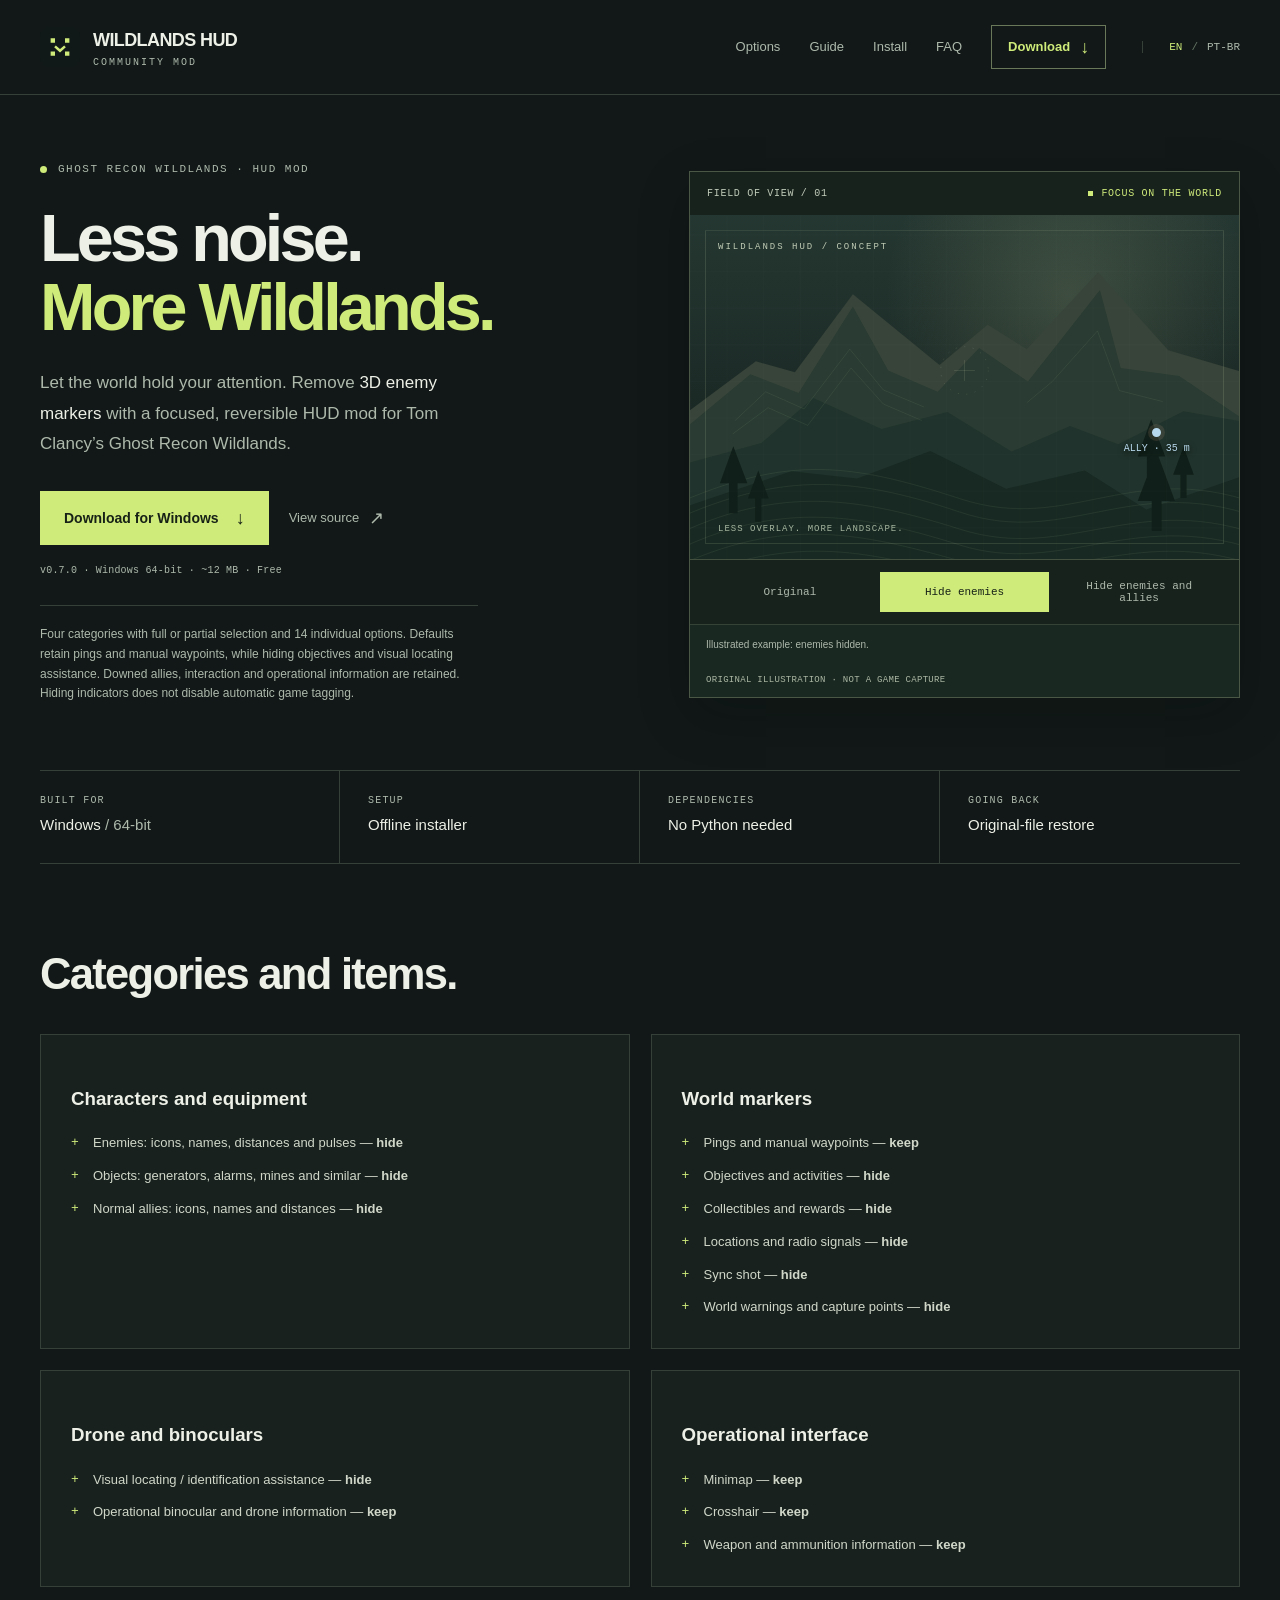
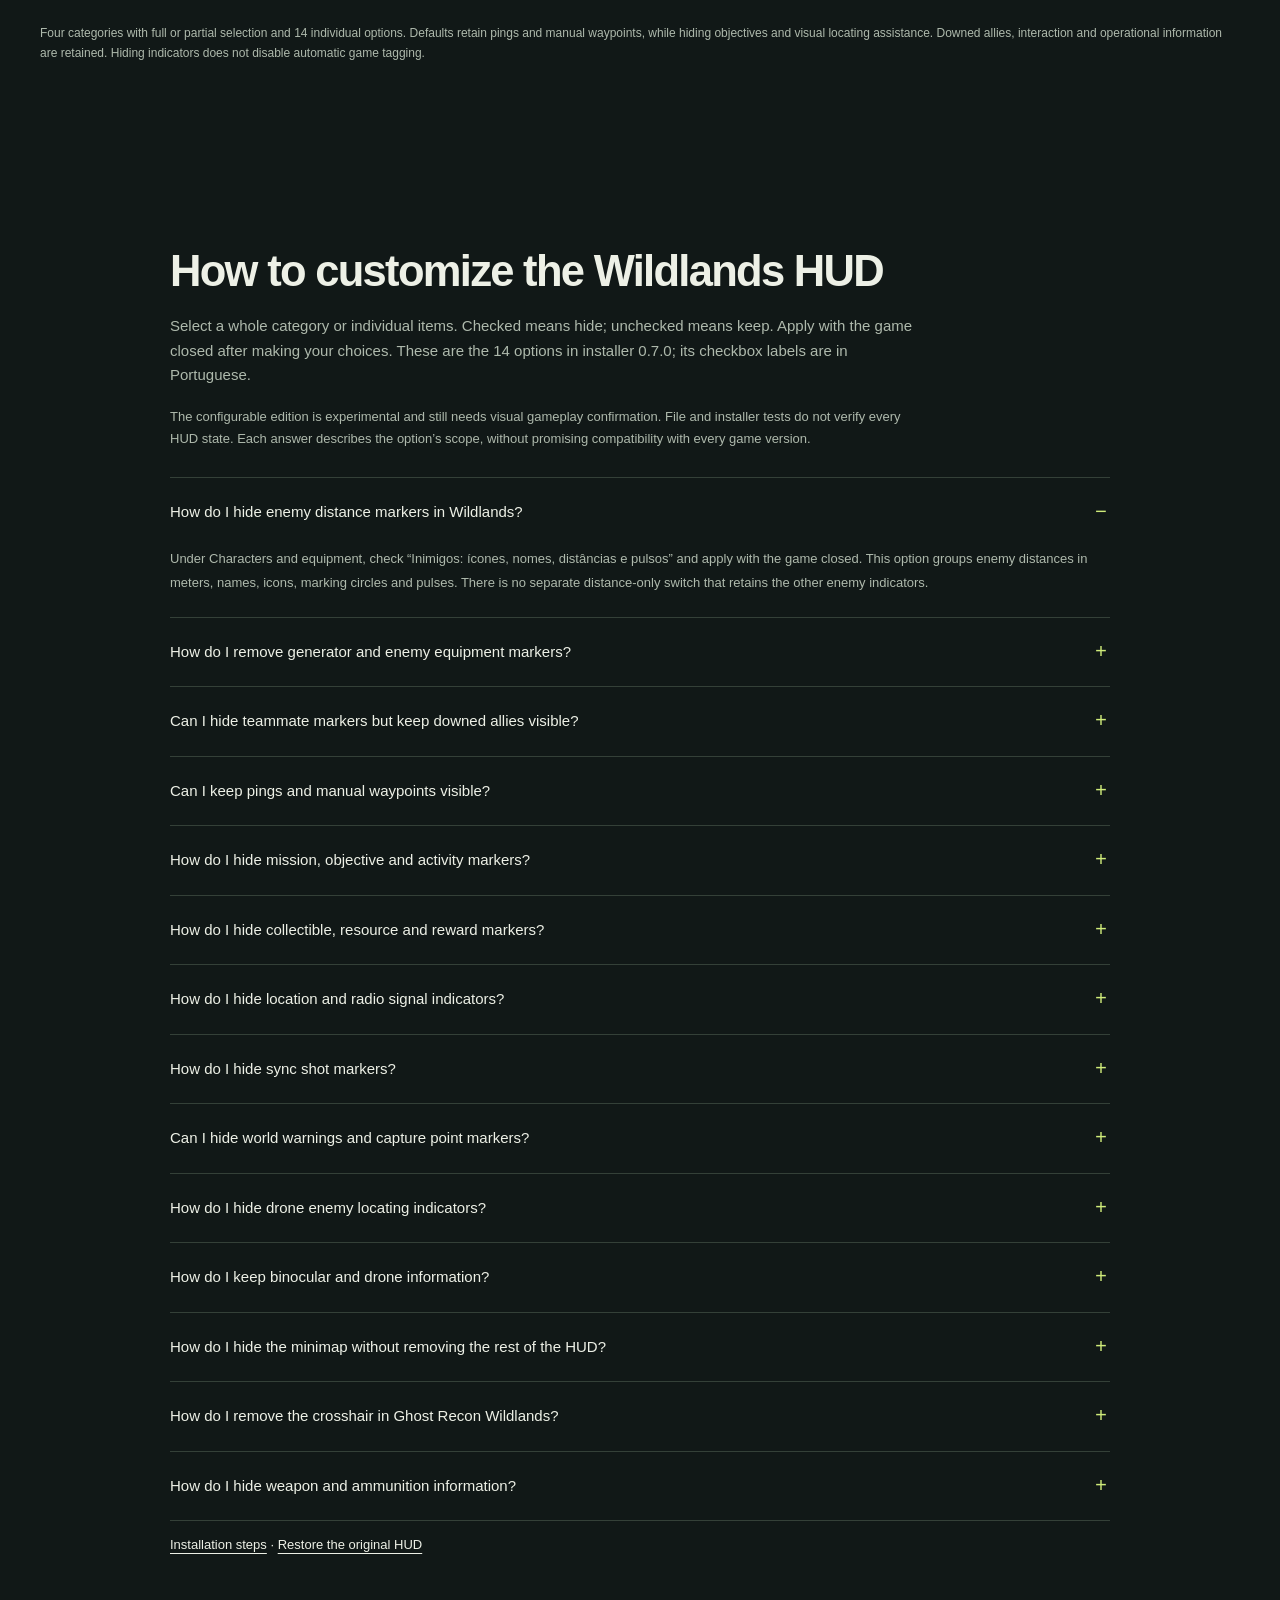
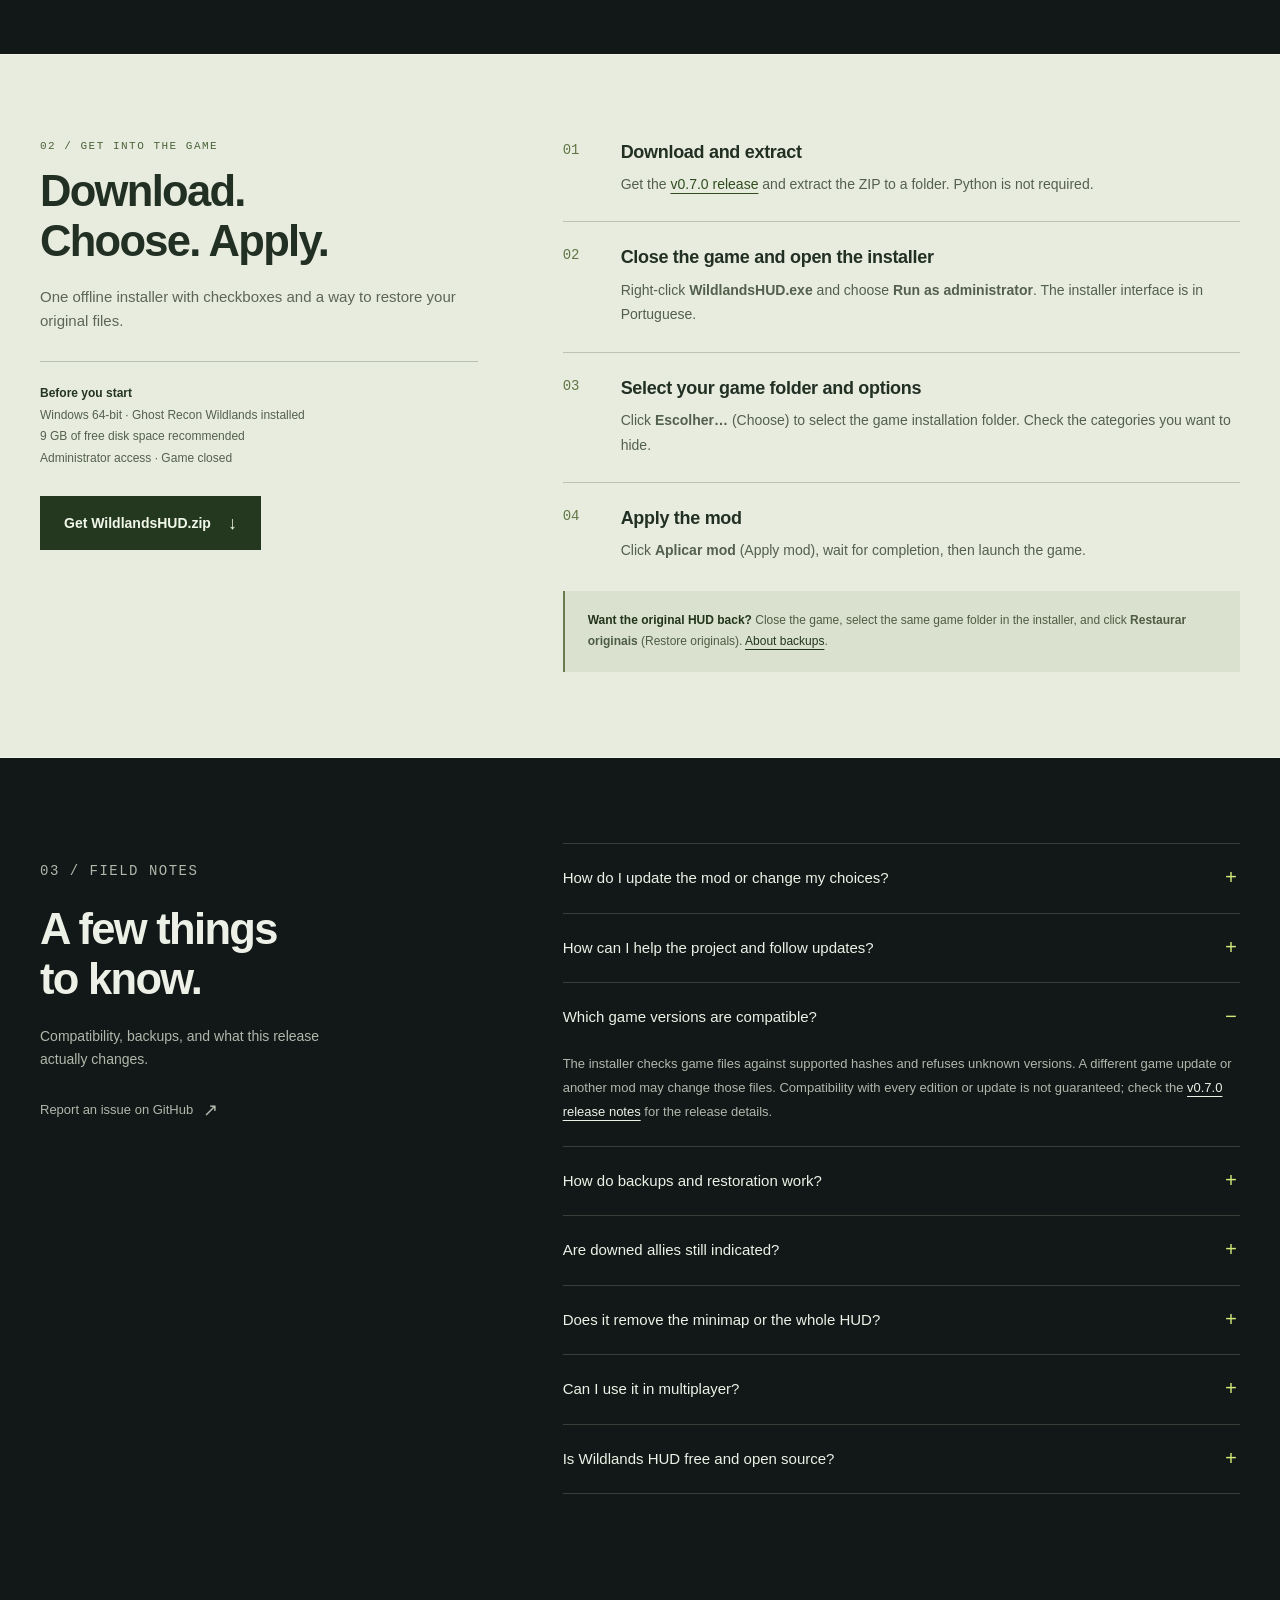
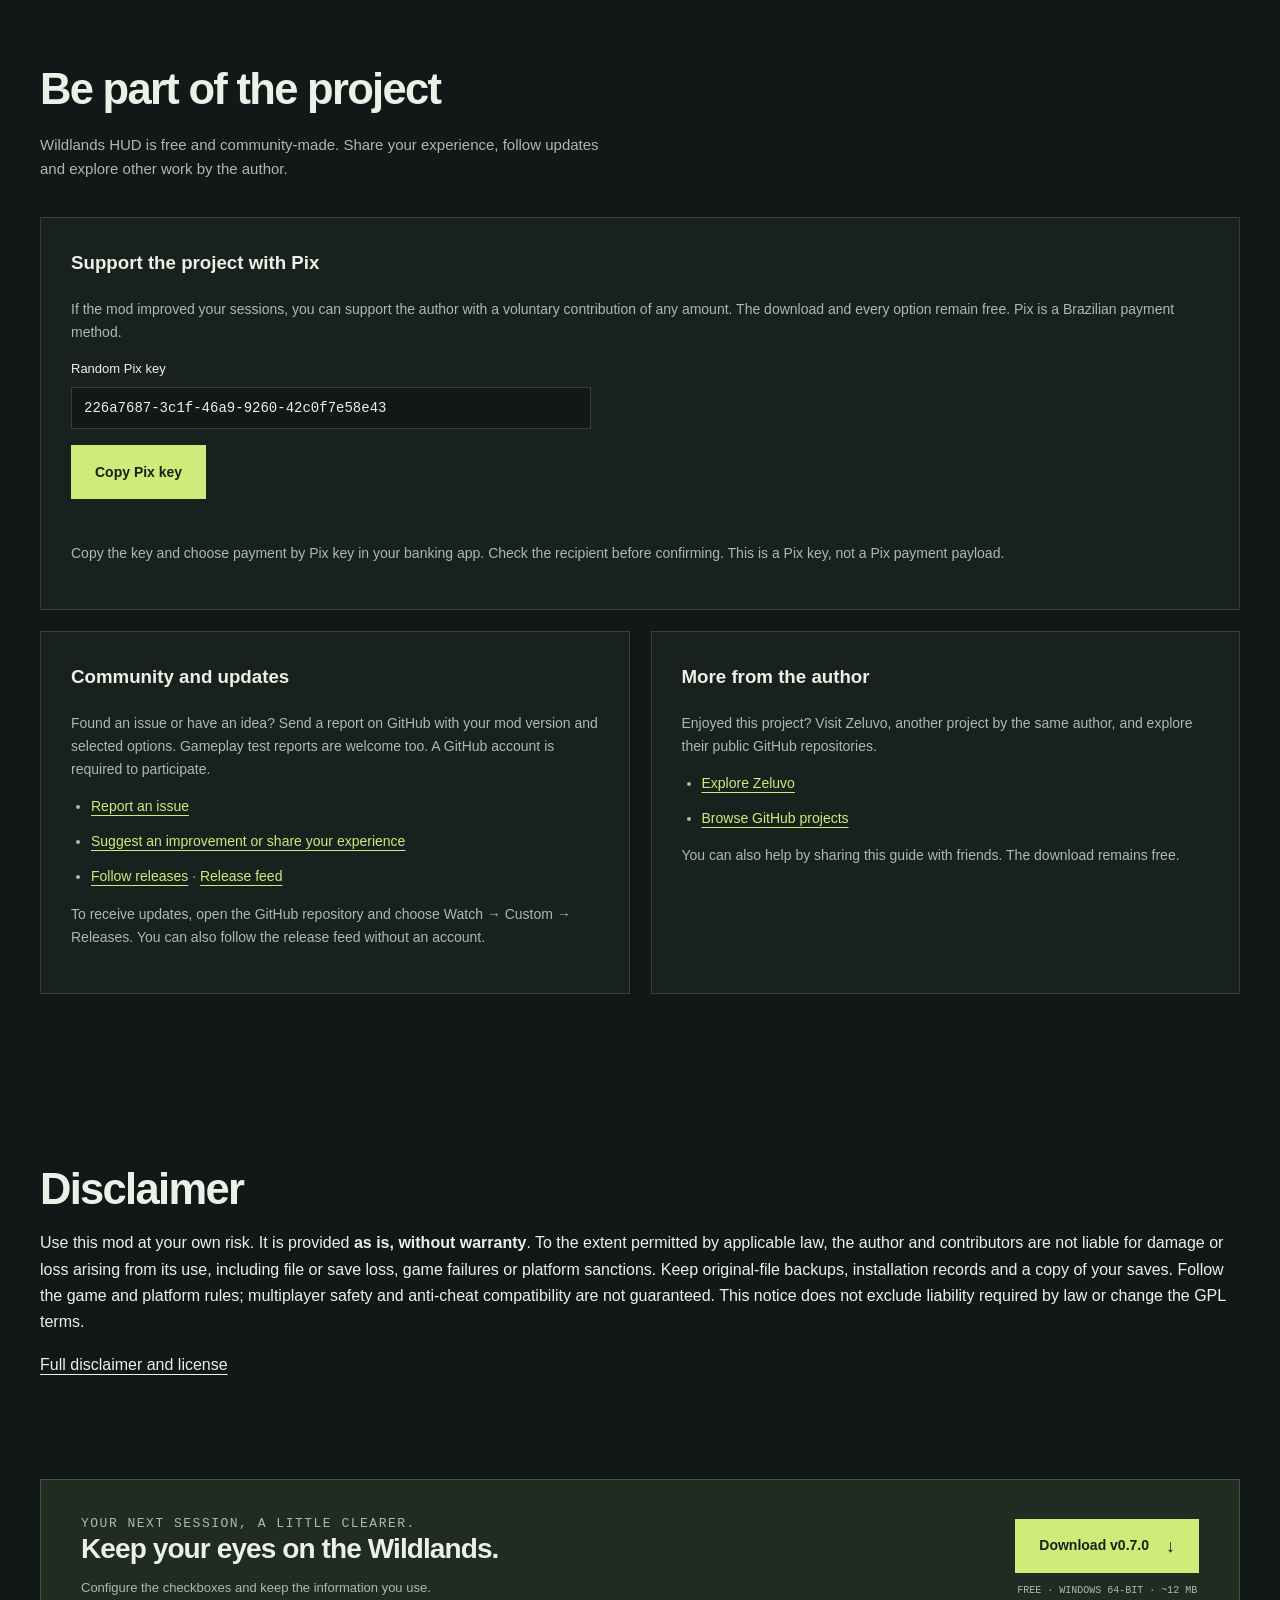
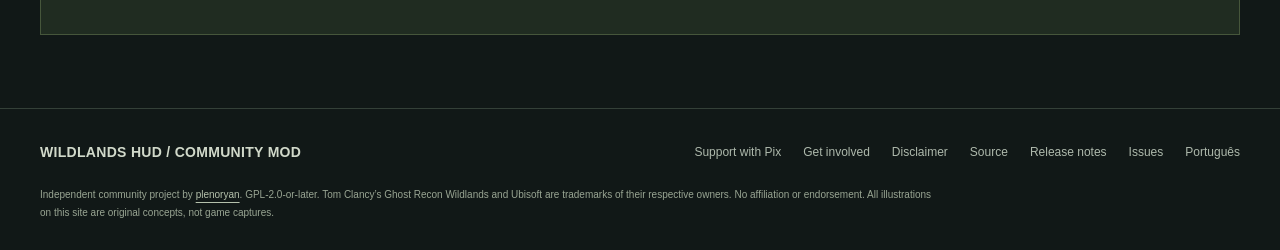
==== commit 9c9fc447: "Add voluntary Pix support with copy key button" ====
--- a/docs/index.html
+++ b/docs/index.html
@@ -318,12 +318,14 @@
       </div>
     </section>
     <section class="section container" id="community" aria-labelledby="community-title"><div class="section-header"><div><h2 class="section-title" id="community-title">Be part of the project</h2><p class="section-intro">Wildlands HUD is free and community-made. Share your experience, follow updates and explore other work by the author.</p></div></div><div class="mode-grid community-grid">
+<article class="mode-card support-card" id="support"><h3>Support the project with Pix</h3><p>If the mod improved your sessions, you can support the author with a voluntary contribution of any amount. The download and every option remain free. Pix is a Brazilian payment method.</p><label for="pix-key">Random Pix key</label><input id="pix-key" class="pix-key" type="text" readonly value="226a7687-3c1f-46a9-9260-42c0f7e58e43" spellcheck="false"><button class="button button-primary" type="button" data-copy-pix data-copy-success="Pix key copied." data-copy-failure="Select and copy the key above manually.">Copy Pix key</button><p data-copy-status role="status" aria-live="polite"></p><p>Copy the key and choose payment by Pix key in your banking app. Check the recipient before confirming. This is a Pix key, not a Pix payment payload.</p></article>
+
 <article class="mode-card"><h3>Community and updates</h3><p>Found an issue or have an idea? Send a report on GitHub with your mod version and selected options. Gameplay test reports are welcome too. A GitHub account is required to participate.</p><ul class="community-links"><li><a href="https://github.com/plenoryan/wildlands-hud/issues/new?template=bug_report.yml">Report an issue</a></li><li><a href="https://github.com/plenoryan/wildlands-hud/issues/new?template=feedback.yml">Suggest an improvement or share your experience</a></li><li><a href="https://github.com/plenoryan/wildlands-hud/releases">Follow releases</a> · <a href="https://github.com/plenoryan/wildlands-hud/releases.atom">Release feed</a></li></ul><p>To receive updates, open the GitHub repository and choose Watch → Custom → Releases. You can also follow the release feed without an account.</p></article>
 <article class="mode-card"><h3>More from the author</h3><p>Enjoyed this project? Visit Zeluvo, another project by the same author, and explore their public GitHub repositories.</p><ul class="community-links"><li><a href="https://zeluvo.com/">Explore Zeluvo</a></li><li><a href="https://github.com/plenoryan?tab=repositories">Browse GitHub projects</a></li></ul><p>You can also help by sharing this guide with friends. The download remains free.</p></article>
 </div></section>
     <section class="section container" id="disclaimer" aria-labelledby="disclaimer-title"><h2 class="section-title" id="disclaimer-title">Disclaimer</h2><p>Use this mod at your own risk. It is provided <strong>as is, without warranty</strong>. To the extent permitted by applicable law, the author and contributors are not liable for damage or loss arising from its use, including file or save loss, game failures or platform sanctions. Keep original-file backups, installation records and a copy of your saves. Follow the game and platform rules; multiplayer safety and anti-cheat compatibility are not guaranteed. This notice does not exclude liability required by law or change the GPL terms.</p><p><a href="https://github.com/plenoryan/wildlands-hud/blob/main/DISCLAIMER.md">Full disclaimer and license</a></p></section>
     <section class="download-band container" aria-labelledby="download-title"><div><p class="section-kicker">Your next session, a little clearer.</p><h2 id="download-title">Keep your eyes on the Wildlands.</h2><p>Configure the checkboxes and keep the information you use.</p></div><div><a class="button button-primary" href="https://github.com/plenoryan/wildlands-hud/releases/download/v0.7.0/WildlandsHUD.zip">Download v0.7.0 <span class="arrow" aria-hidden="true">↓</span></a><small>FREE · WINDOWS 64-BIT · ~12 MB</small></div></section>
   </main>
-  <footer class="site-footer"><div class="container"><div class="footer-top"><span class="footer-brand">WILDLANDS HUD <span aria-hidden="true">/</span> COMMUNITY MOD</span><div class="footer-links"><a href="#community">Get involved</a><a href="#disclaimer">Disclaimer</a><a href="https://github.com/plenoryan/wildlands-hud">Source</a><a href="https://github.com/plenoryan/wildlands-hud/releases/tag/v0.7.0">Release notes</a><a href="https://github.com/plenoryan/wildlands-hud/issues">Issues</a><a href="pt-br/" lang="pt-BR">Português</a></div></div><p class="footer-bottom">Independent community project by <a href="https://github.com/plenoryan">plenoryan</a>. GPL-2.0-or-later. Tom Clancy’s Ghost Recon Wildlands and Ubisoft are trademarks of their respective owners. No affiliation or endorsement. All illustrations on this site are original concepts, not game captures.</p></div></footer>
+  <footer class="site-footer"><div class="container"><div class="footer-top"><span class="footer-brand">WILDLANDS HUD <span aria-hidden="true">/</span> COMMUNITY MOD</span><div class="footer-links"><a href="#support">Support with Pix</a><a href="#community">Get involved</a><a href="#disclaimer">Disclaimer</a><a href="https://github.com/plenoryan/wildlands-hud">Source</a><a href="https://github.com/plenoryan/wildlands-hud/releases/tag/v0.7.0">Release notes</a><a href="https://github.com/plenoryan/wildlands-hud/issues">Issues</a><a href="pt-br/" lang="pt-BR">Português</a></div></div><p class="footer-bottom">Independent community project by <a href="https://github.com/plenoryan">plenoryan</a>. GPL-2.0-or-later. Tom Clancy’s Ghost Recon Wildlands and Ubisoft are trademarks of their respective owners. No affiliation or endorsement. All illustrations on this site are original concepts, not game captures.</p></div></footer>
 </body>
 </html>
--- a/docs/assets/site.css
+++ b/docs/assets/site.css
@@ -10,3 +10,5 @@
 .hud-guide{max-width:940px}.hud-guide .section-intro{max-width:760px}.guide-note{font-size:13px;color:var(--muted);max-width:760px;margin:18px 0 28px}.hud-guide>p:last-child{font-size:13px}
 
 .community-grid h3{margin-top:0}.community-grid p,.community-links{font-size:14px;color:var(--muted)}.community-links{padding-left:20px}.community-links li{margin-block:12px}.community-links a{color:var(--green)}
+
+.support-card{grid-column:1/-1}.support-card label{display:block;font-size:13px;margin-bottom:8px}.pix-key{display:block;width:100%;max-width:520px;padding:12px;margin-bottom:16px;border:1px solid var(--line);background:var(--bg);color:var(--ink);font:14px var(--mono)}.pix-key:focus-visible{outline:3px solid var(--green);outline-offset:3px}.support-card [data-copy-status]{min-height:1.5em;margin-block:8px}
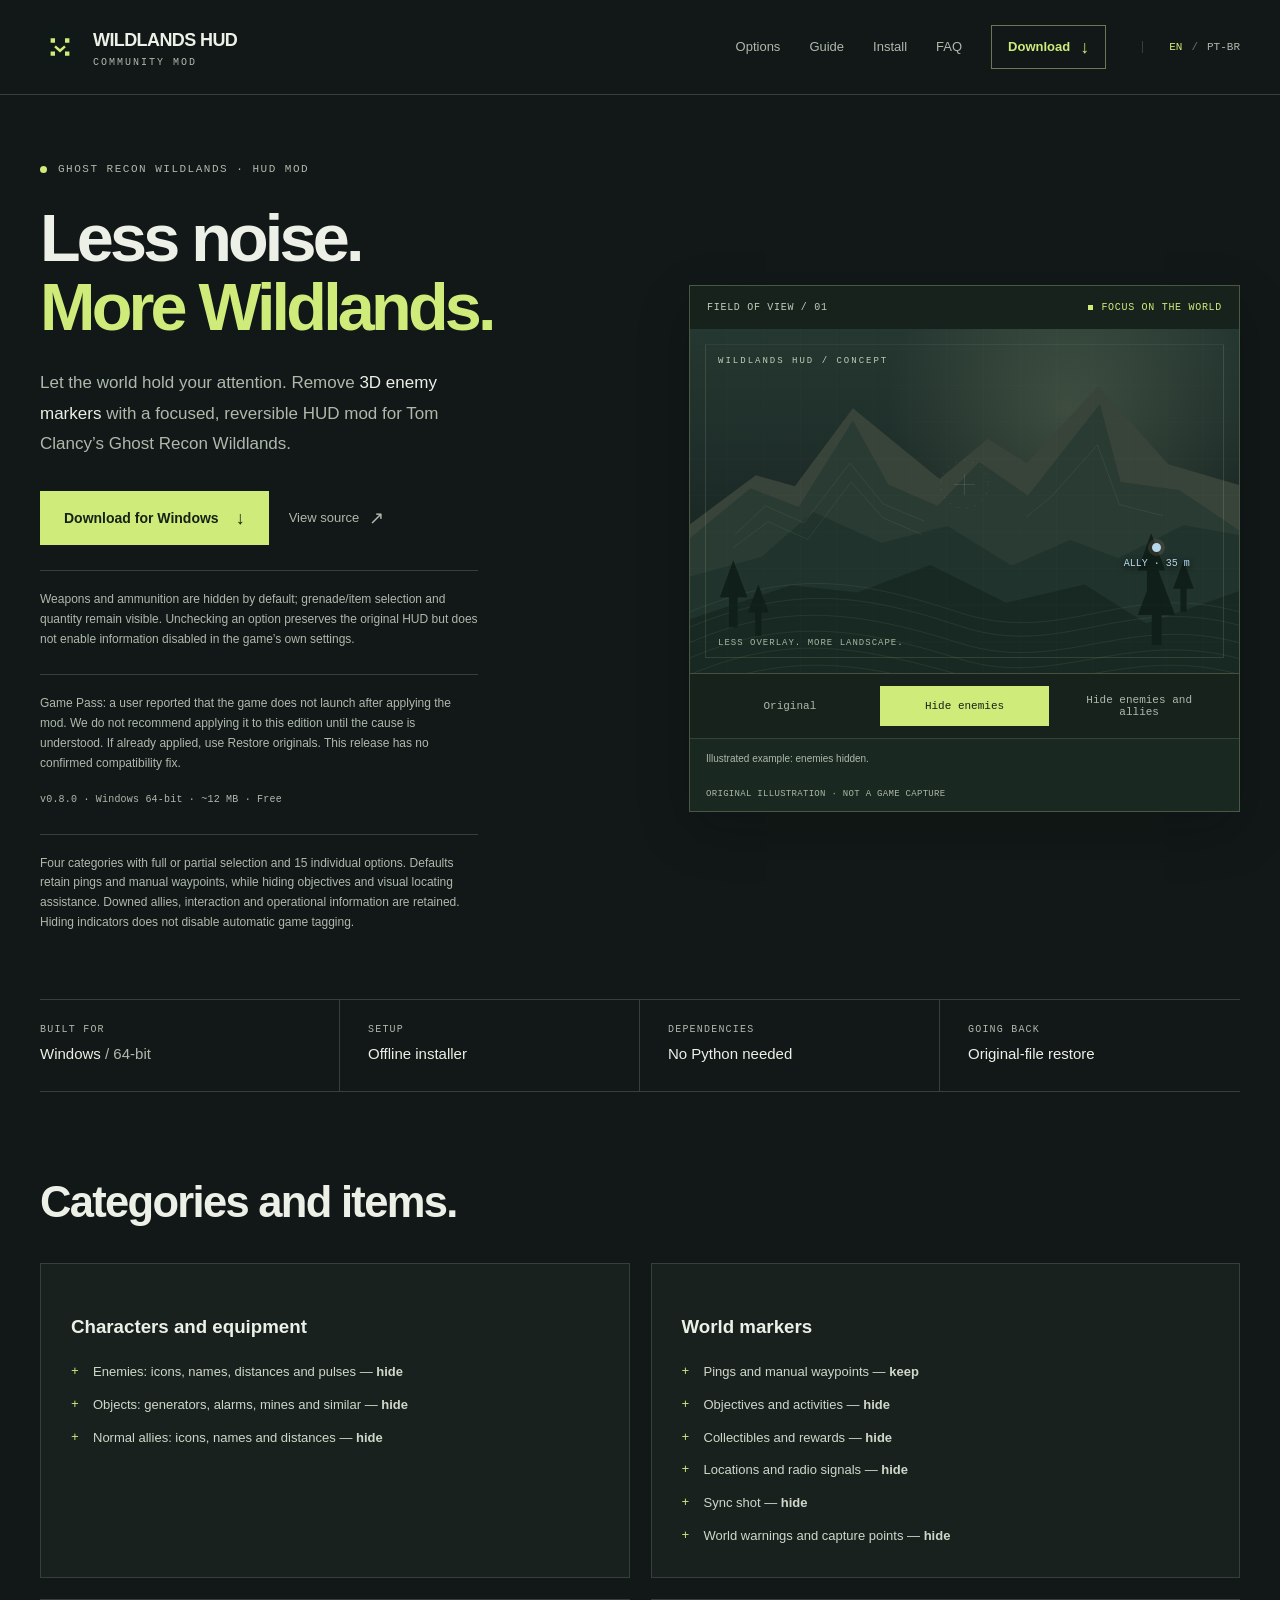
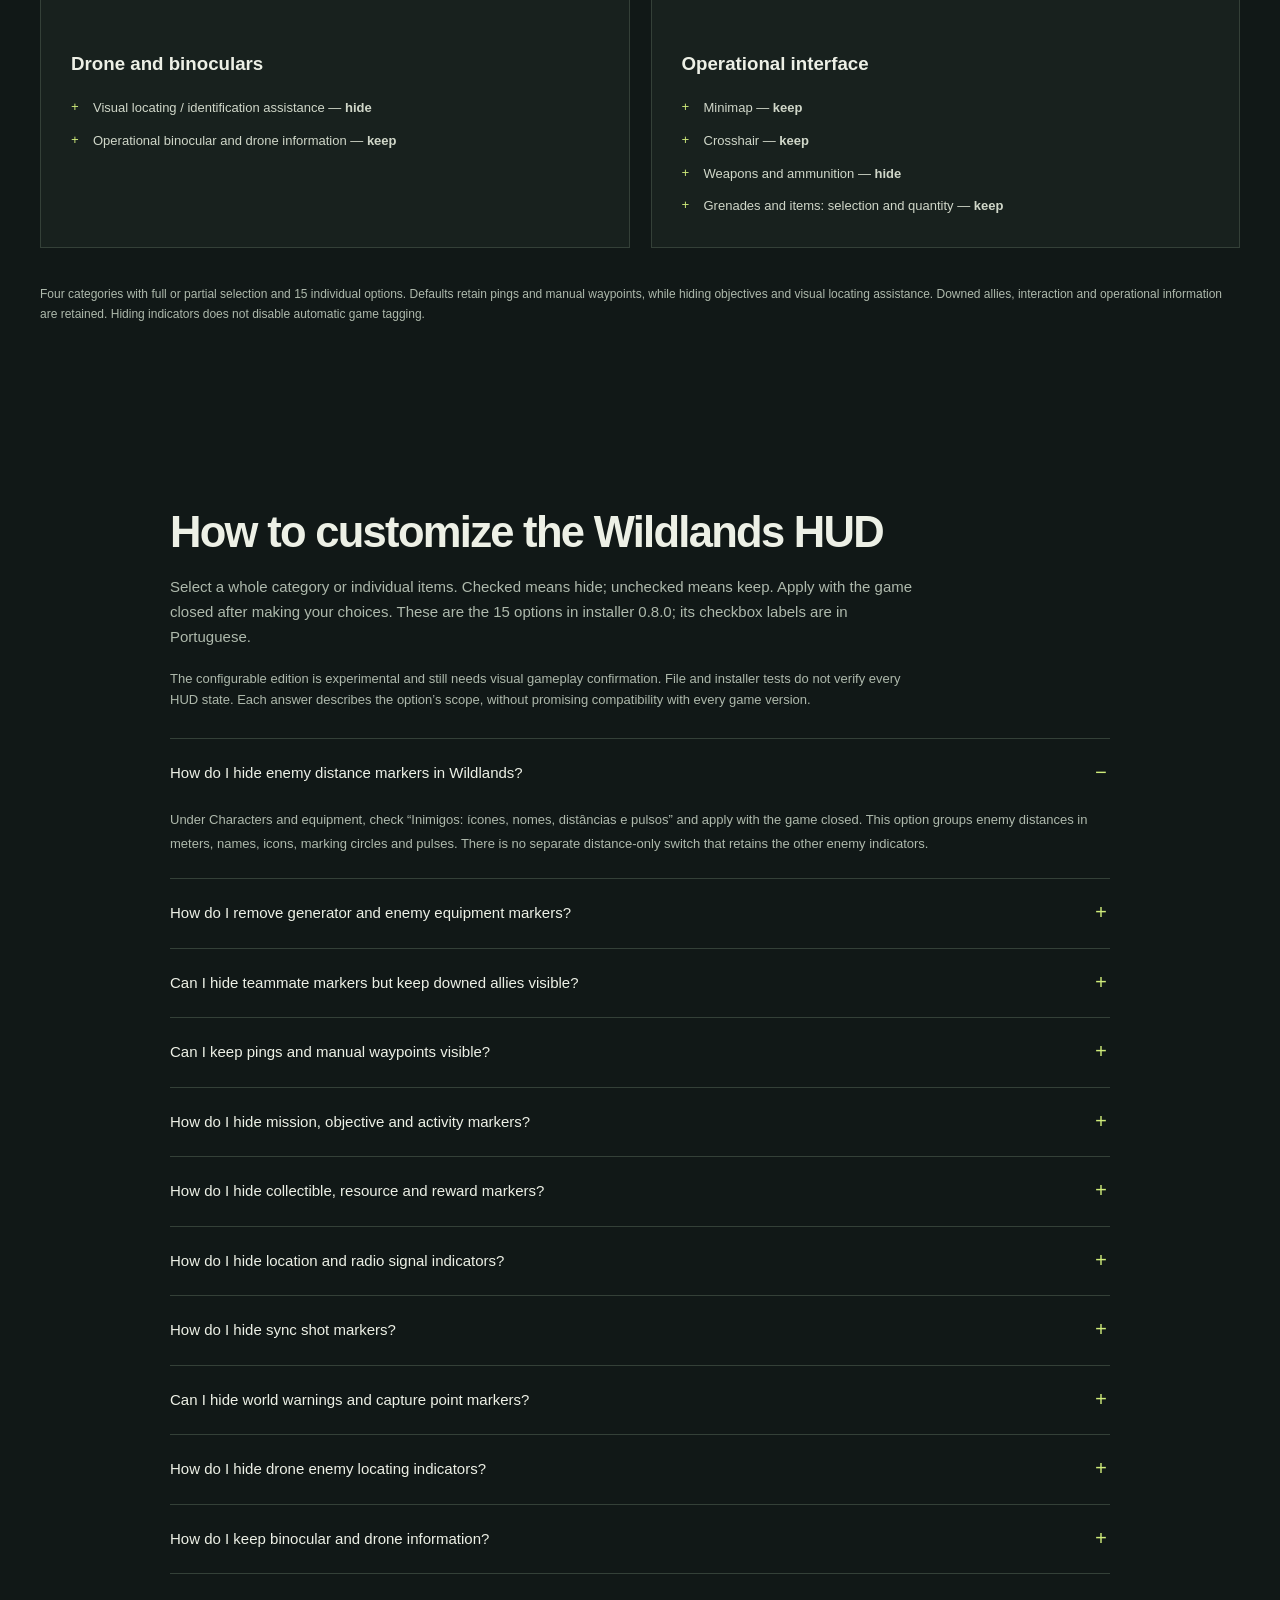
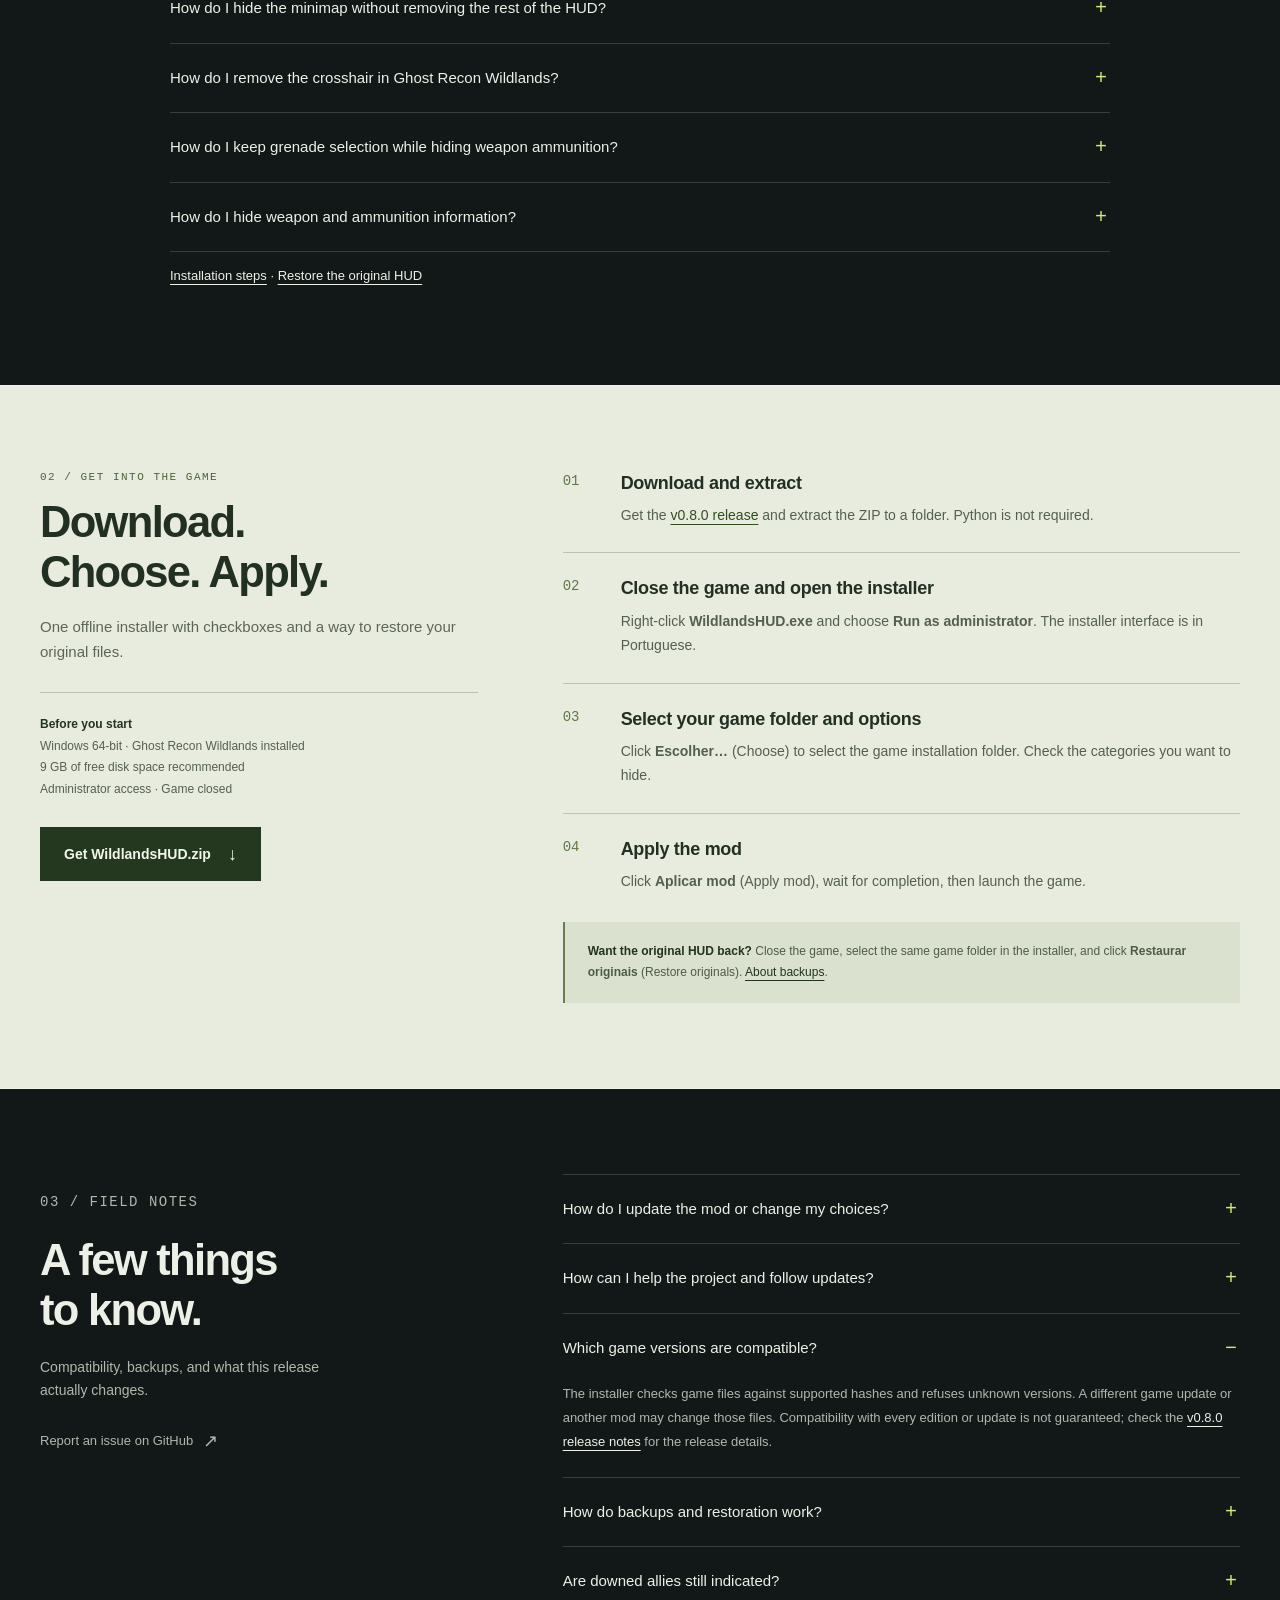
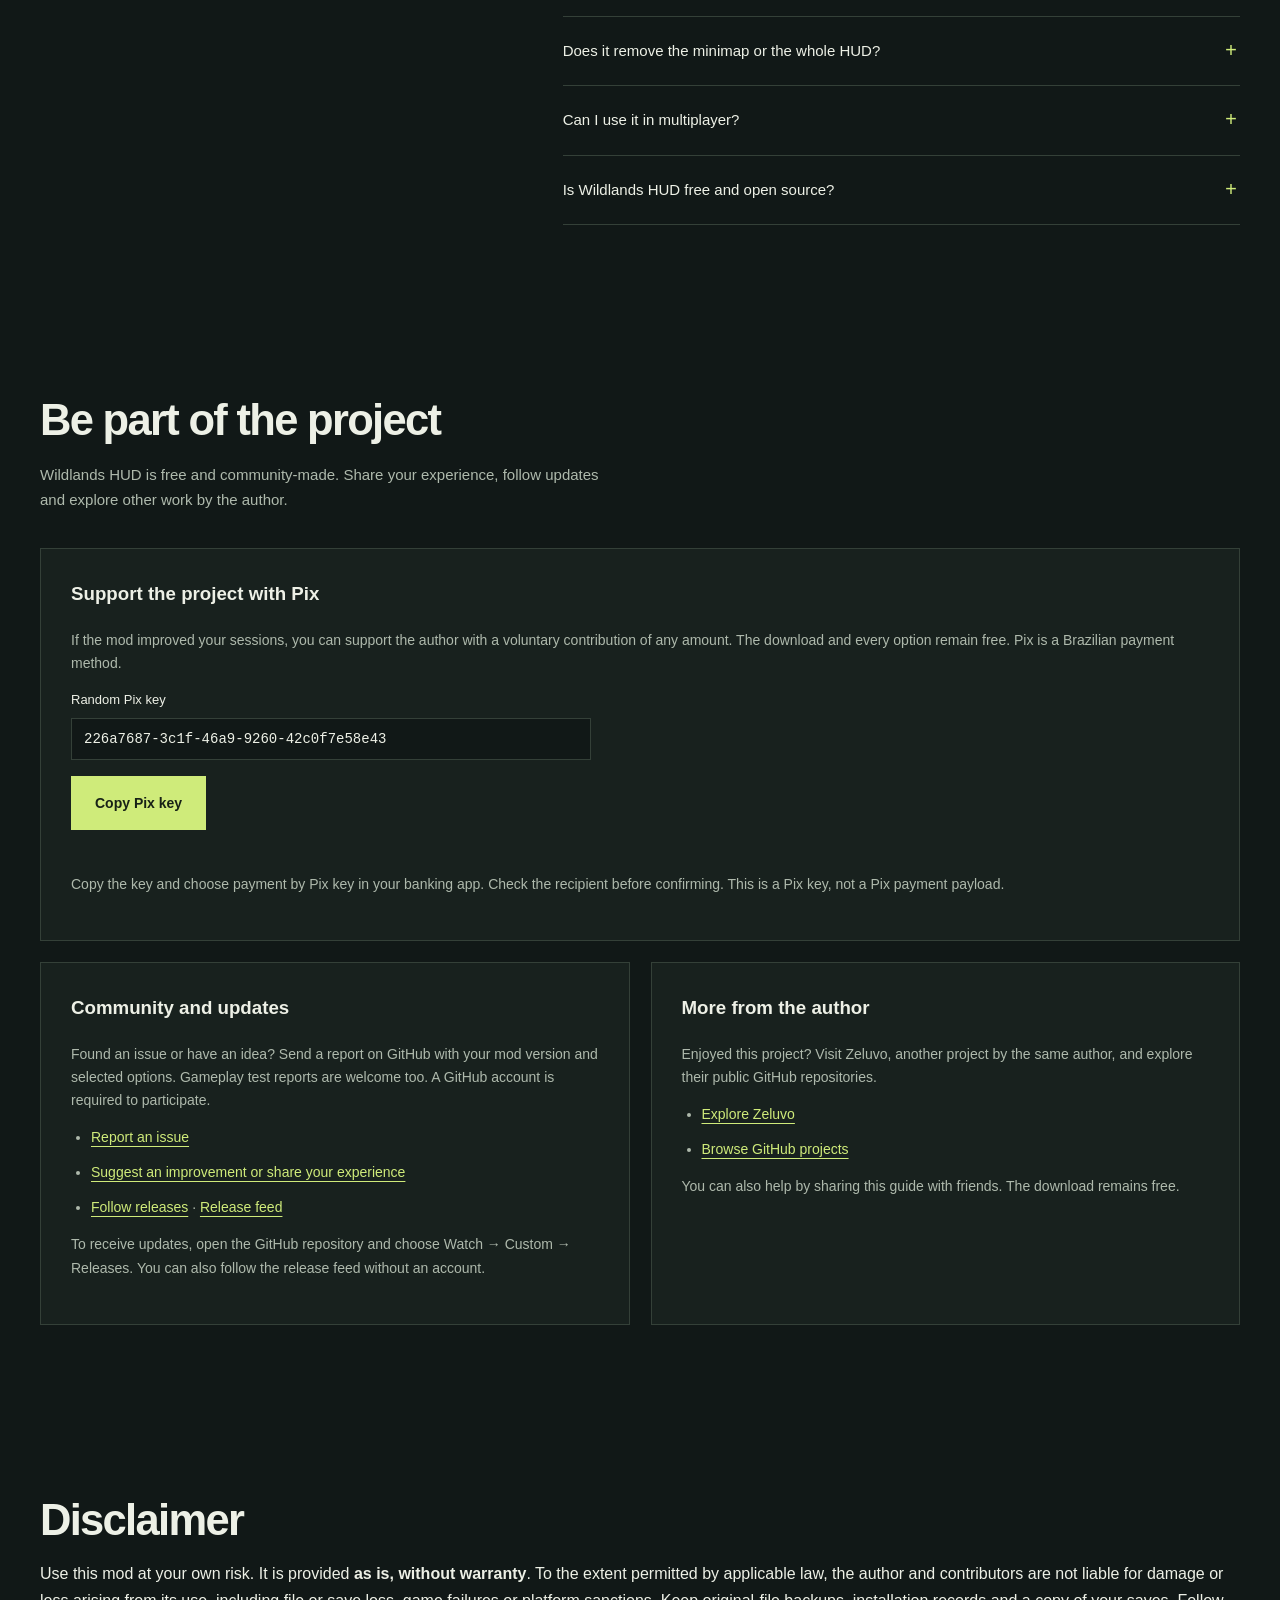
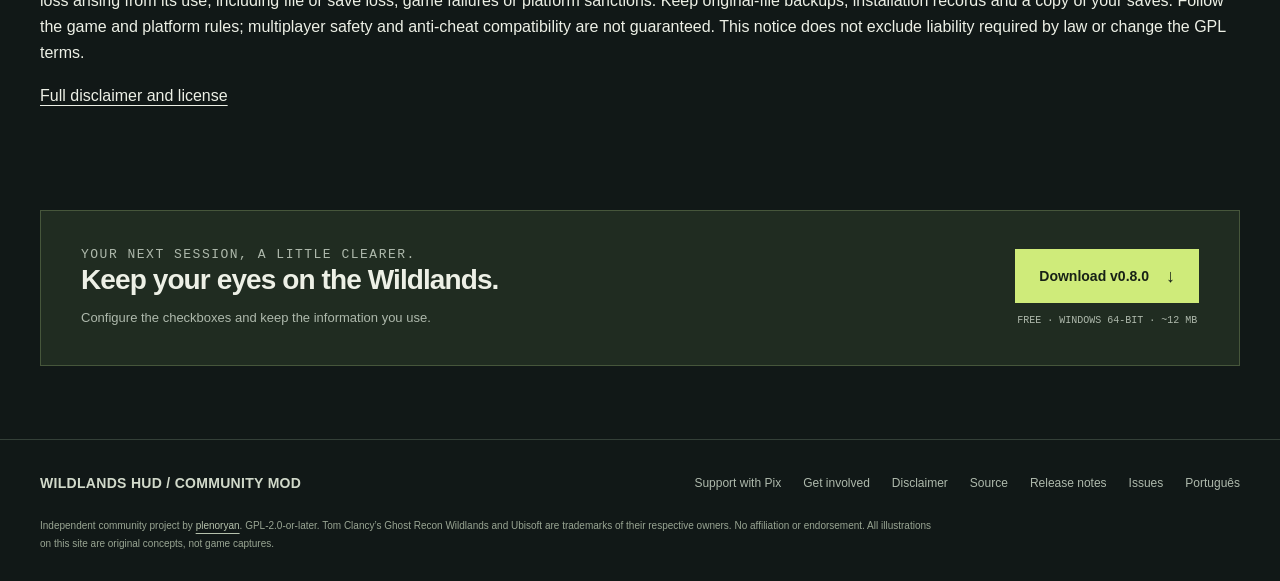
==== commit 1a3ade0c: "Separate grenade item HUD from weapons and ammunition" ====
--- a/docs/index.html
+++ b/docs/index.html
@@ -5,7 +5,7 @@
   <meta name="viewport" content="width=device-width, initial-scale=1">
   <meta name="theme-color" content="#111817">
   <title>Wildlands HUD Mod — Remove Enemy Markers | Windows Download</title>
-  <meta name="description" content="Four categories with full or partial selection and 14 individual options. Defaults retain pings and manual waypoints, while hiding objectives and visual locating assistance. Downed allies, interaction and operational information are retained. Hiding indicators does not disable automatic game tagging.">
+  <meta name="description" content="Four categories with full or partial selection and 15 individual options. Defaults retain pings and manual waypoints, while hiding objectives and visual locating assistance. Downed allies, interaction and operational information are retained. Hiding indicators does not disable automatic game tagging.">
   <meta name="robots" content="index, follow, max-image-preview:large">
   <link rel="canonical" href="https://plenoryan.github.io/wildlands-hud/">
   <link rel="alternate" hreflang="en" href="https://plenoryan.github.io/wildlands-hud/">
@@ -14,7 +14,7 @@
   <meta property="og:type" content="website">
   <meta property="og:site_name" content="Wildlands HUD">
   <meta property="og:title" content="Wildlands HUD — Less noise. More Wildlands.">
-  <meta property="og:description" content="Four categories with full or partial selection and 14 individual options. Defaults retain pings and manual waypoints, while hiding objectives and visual locating assistance. Downed allies, interaction and operational information are retained. Hiding indicators does not disable automatic game tagging.">
+  <meta property="og:description" content="Four categories with full or partial selection and 15 individual options. Defaults retain pings and manual waypoints, while hiding objectives and visual locating assistance. Downed allies, interaction and operational information are retained. Hiding indicators does not disable automatic game tagging.">
   <meta property="og:url" content="https://plenoryan.github.io/wildlands-hud/">
   <meta property="og:locale" content="en_US">
   <meta property="og:locale:alternate" content="pt_BR">
@@ -24,7 +24,7 @@
   <meta property="og:image:alt" content="Wildlands HUD: Less noise. More Wildlands. Original illustrated mountain landscape, not a game capture.">
   <meta name="twitter:card" content="summary_large_image">
   <meta name="twitter:title" content="Wildlands HUD — Less noise. More Wildlands.">
-  <meta name="twitter:description" content="Four categories with full or partial selection and 14 individual options. Defaults retain pings and manual waypoints, while hiding objectives and visual locating assistance. Downed allies, interaction and operational information are retained. Hiding indicators does not disable automatic game tagging.">
+  <meta name="twitter:description" content="Four categories with full or partial selection and 15 individual options. Defaults retain pings and manual waypoints, while hiding objectives and visual locating assistance. Downed allies, interaction and operational information are retained. Hiding indicators does not disable automatic game tagging.">
   <meta name="twitter:image" content="https://plenoryan.github.io/wildlands-hud/assets/social-card.png">
   <link rel="icon" type="image/svg+xml" href="assets/favicon.svg">
   <link rel="stylesheet" href="assets/site.css">
@@ -36,13 +36,13 @@
       "@type": "SoftwareApplication",
       "name": "Wildlands HUD",
       "url": "https://plenoryan.github.io/wildlands-hud/",
-      "description": "Four categories with full or partial selection and 14 individual options. Defaults retain pings and manual waypoints, while hiding objectives and visual locating assistance. Downed allies, interaction and operational information are retained. Hiding indicators does not disable automatic game tagging.",
+      "description": "Four categories with full or partial selection and 15 individual options. Defaults retain pings and manual waypoints, while hiding objectives and visual locating assistance. Downed allies, interaction and operational information are retained. Hiding indicators does not disable automatic game tagging.",
       "applicationCategory": "GameApplication",
       "operatingSystem": "Windows 64-bit",
-      "softwareVersion": "0.7.0",
+      "softwareVersion": "0.8.0",
       "inLanguage": "pt-BR",
-      "downloadUrl": "https://github.com/plenoryan/wildlands-hud/releases/download/v0.7.0/WildlandsHUD.zip",
-      "releaseNotes": "https://github.com/plenoryan/wildlands-hud/releases/tag/v0.7.0",
+      "downloadUrl": "https://github.com/plenoryan/wildlands-hud/releases/download/v0.8.0/WildlandsHUD.zip",
+      "releaseNotes": "https://github.com/plenoryan/wildlands-hud/releases/tag/v0.8.0",
       "softwareHelp": "https://plenoryan.github.io/wildlands-hud/#install",
       "license": "https://www.gnu.org/licenses/old-licenses/gpl-2.0.html",
       "offers": {
@@ -165,10 +165,18 @@
         },
         {
           "@type": "Question",
+          "name": "How do I keep grenade selection while hiding weapon ammunition?",
+          "acceptedAnswer": {
+            "@type": "Answer",
+            "text": "Leave “Granadas e itens: seleção e quantidade” unchecked and keep “Armas e munição (sem granadas / itens)” checked. This is the new default. Selection and quantity of the equipped item are retained, including grenades and other items sharing the panel. There is no separate checkbox for each grenade, mine or other item type. Check the grenade/item option only to hide this group too."
+          }
+        },
+        {
+          "@type": "Question",
           "name": "How do I hide weapon and ammunition information?",
           "acceptedAnswer": {
             "@type": "Answer",
-            "text": "Check “Informações de armas e munição” to hide this interface group. It is unchecked by default, retaining the information. Hiding the counter does not grant unlimited ammunition or change the available amount."
+            "text": "Under Operational interface, check “Armas e munição (sem granadas / itens)” to hide the weapon panel. It is checked by default. Uncheck and apply again to preserve the original panel; its display must also be enabled in the game’s HUD settings. Grenades and items have a separate option. Hiding the counter does not change ammunition amounts."
           }
         },
         {
@@ -192,7 +200,7 @@
           "name": "Which game versions are compatible?",
           "acceptedAnswer": {
             "@type": "Answer",
-            "text": "The installer checks game files against supported hashes and refuses unknown versions. A different game update or another mod may change those files. Compatibility with every edition or update is not guaranteed; check the v0.7.0 release notes for the release details."
+            "text": "The installer checks game files against supported hashes and refuses unknown versions. A different game update or another mod may change those files. Compatibility with every edition or update is not guaranteed; check the v0.8.0 release notes for the release details."
           }
         },
         {
@@ -216,7 +224,7 @@
           "name": "Does it remove the minimap or the whole HUD?",
           "acceptedAnswer": {
             "@type": "Answer",
-            "text": "You can hide the minimap, crosshair and weapon information independently, but they remain visible by default. Defaults hide enemies, equipment, normal allies, objectives and visual locating assistance; pings, operational drone/binocular information, interaction and downed allies remain. This is not a switch to remove every part of the game interface."
+            "text": "Weapons and ammunition are hidden by default; grenade/item selection and quantity remain visible. Unchecking an option preserves the original HUD but does not enable information disabled in the game’s own settings. Defaults hide enemies, equipment, normal allies, objectives and visual locating assistance; pings, operational drone/binocular information, interaction and downed allies remain. This is not a switch to remove every part of the game interface."
           }
         },
         {
@@ -247,7 +255,7 @@
       <a class="brand" href="./" aria-label="Wildlands HUD home"><img src="assets/favicon.svg" width="40" height="40" alt=""><span>WILDLANDS HUD<small>COMMUNITY MOD</small></span></a>
       <div class="nav-links">
         <a href="#modes">Options</a><a href="#guide">Guide</a><a href="#install">Install</a><a href="#faq">FAQ</a>
-        <a class="nav-download" href="https://github.com/plenoryan/wildlands-hud/releases/download/v0.7.0/WildlandsHUD.zip">Download <span class="arrow" aria-hidden="true">↓</span></a>
+        <a class="nav-download" href="https://github.com/plenoryan/wildlands-hud/releases/download/v0.8.0/WildlandsHUD.zip">Download <span class="arrow" aria-hidden="true">↓</span></a>
       </div>
       <div class="language" aria-label="Language"><a href="./" lang="en" aria-current="page" aria-label="English">EN</a><span aria-hidden="true">/</span><a href="pt-br/" lang="pt-BR" aria-label="Português brasileiro">PT-BR</a></div>
     </nav>
@@ -258,9 +266,9 @@
         <p class="eyebrow">Ghost Recon Wildlands · HUD mod</p>
         <h1 id="hero-title">Less noise.<br><span>More Wildlands.</span></h1>
         <p class="hero-lead">Let the world hold your attention. Remove <strong>3D enemy markers</strong> with a focused, reversible HUD mod for Tom Clancy’s Ghost Recon Wildlands.</p>
-        <div class="actions"><a class="button button-primary" href="https://github.com/plenoryan/wildlands-hud/releases/download/v0.7.0/WildlandsHUD.zip">Download for Windows <span class="arrow" aria-hidden="true">↓</span></a><a class="text-link" href="https://github.com/plenoryan/wildlands-hud">View source <span class="arrow" aria-hidden="true">↗</span></a></div>
-        <p class="download-meta">v0.7.0 · Windows 64-bit · ~12 MB · Free</p>
-        <p class="release-note">Four categories with full or partial selection and 14 individual options. Defaults retain pings and manual waypoints, while hiding objectives and visual locating assistance. Downed allies, interaction and operational information are retained. Hiding indicators does not disable automatic game tagging.</p>
+        <div class="actions"><a class="button button-primary" href="https://github.com/plenoryan/wildlands-hud/releases/download/v0.8.0/WildlandsHUD.zip">Download for Windows <span class="arrow" aria-hidden="true">↓</span></a><a class="text-link" href="https://github.com/plenoryan/wildlands-hud">View source <span class="arrow" aria-hidden="true">↗</span></a></div>
+        <p class="release-note">Weapons and ammunition are hidden by default; grenade/item selection and quantity remain visible. Unchecking an option preserves the original HUD but does not enable information disabled in the game’s own settings.</p><p class="release-note">Game Pass: a user reported that the game does not launch after applying the mod. We do not recommend applying it to this edition until the cause is understood. If already applied, use Restore originals. This release has no confirmed compatibility fix.</p><p class="download-meta">v0.8.0 · Windows 64-bit · ~12 MB · Free</p>
+        <p class="release-note">Four categories with full or partial selection and 15 individual options. Defaults retain pings and manual waypoints, while hiding objectives and visual locating assistance. Downed allies, interaction and operational information are retained. Hiding indicators does not disable automatic game tagging.</p>
       </div>
       <figure class="concept">
         <div class="concept-top"><span>FIELD OF VIEW / 01</span><span class="live-label">FOCUS ON THE WORLD</span></div>
@@ -281,8 +289,8 @@
     <div class="spec-strip container" aria-label="At a glance">
       <div class="spec"><small>Built for</small><strong>Windows <span>/ 64-bit</span></strong></div><div class="spec"><small>Setup</small><strong>Offline installer</strong></div><div class="spec"><small>Dependencies</small><strong>No Python needed</strong></div><div class="spec"><small>Going back</small><strong>Original-file restore</strong></div>
     </div>
-    <section class="section container" id="modes" aria-labelledby="modes-title"><div class="section-header"><h2 class="section-title" id="modes-title">Categories and items.</h2></div><div class="mode-grid"><article class="mode-card"><h3>Characters and equipment</h3><ul class="feature-list"><li>Enemies: icons, names, distances and pulses — <strong>hide</strong></li><li>Objects: generators, alarms, mines and similar — <strong>hide</strong></li><li>Normal allies: icons, names and distances — <strong>hide</strong></li></ul></article><article class="mode-card"><h3>World markers</h3><ul class="feature-list"><li>Pings and manual waypoints — <strong>keep</strong></li><li>Objectives and activities — <strong>hide</strong></li><li>Collectibles and rewards — <strong>hide</strong></li><li>Locations and radio signals — <strong>hide</strong></li><li>Sync shot — <strong>hide</strong></li><li>World warnings and capture points — <strong>hide</strong></li></ul></article><article class="mode-card"><h3>Drone and binoculars</h3><ul class="feature-list"><li>Visual locating / identification assistance — <strong>hide</strong></li><li>Operational binocular and drone information — <strong>keep</strong></li></ul></article><article class="mode-card"><h3>Operational interface</h3><ul class="feature-list"><li>Minimap — <strong>keep</strong></li><li>Crosshair — <strong>keep</strong></li><li>Weapon and ammunition information — <strong>keep</strong></li></ul></article></div><p class="scope-note">Four categories with full or partial selection and 14 individual options. Defaults retain pings and manual waypoints, while hiding objectives and visual locating assistance. Downed allies, interaction and operational information are retained. Hiding indicators does not disable automatic game tagging.</p></section>
-    <section class="section container hud-guide" id="guide" aria-labelledby="guide-title"><h2 class="section-title" id="guide-title">How to customize the Wildlands HUD</h2><p class="section-intro">Select a whole category or individual items. Checked means hide; unchecked means keep. Apply with the game closed after making your choices. These are the 14 options in installer 0.7.0; its checkbox labels are in Portuguese.</p><p class="guide-note">The configurable edition is experimental and still needs visual gameplay confirmation. File and installer tests do not verify every HUD state. Each answer describes the option’s scope, without promising compatibility with every game version.</p><div class="faq-list">
+    <section class="section container" id="modes" aria-labelledby="modes-title"><div class="section-header"><h2 class="section-title" id="modes-title">Categories and items.</h2></div><div class="mode-grid"><article class="mode-card"><h3>Characters and equipment</h3><ul class="feature-list"><li>Enemies: icons, names, distances and pulses — <strong>hide</strong></li><li>Objects: generators, alarms, mines and similar — <strong>hide</strong></li><li>Normal allies: icons, names and distances — <strong>hide</strong></li></ul></article><article class="mode-card"><h3>World markers</h3><ul class="feature-list"><li>Pings and manual waypoints — <strong>keep</strong></li><li>Objectives and activities — <strong>hide</strong></li><li>Collectibles and rewards — <strong>hide</strong></li><li>Locations and radio signals — <strong>hide</strong></li><li>Sync shot — <strong>hide</strong></li><li>World warnings and capture points — <strong>hide</strong></li></ul></article><article class="mode-card"><h3>Drone and binoculars</h3><ul class="feature-list"><li>Visual locating / identification assistance — <strong>hide</strong></li><li>Operational binocular and drone information — <strong>keep</strong></li></ul></article><article class="mode-card"><h3>Operational interface</h3><ul class="feature-list"><li>Minimap — <strong>keep</strong></li><li>Crosshair — <strong>keep</strong></li><li>Weapons and ammunition — <strong>hide</strong></li><li>Grenades and items: selection and quantity — <strong>keep</strong></li></ul></article></div><p class="scope-note">Four categories with full or partial selection and 15 individual options. Defaults retain pings and manual waypoints, while hiding objectives and visual locating assistance. Downed allies, interaction and operational information are retained. Hiding indicators does not disable automatic game tagging.</p></section>
+    <section class="section container hud-guide" id="guide" aria-labelledby="guide-title"><h2 class="section-title" id="guide-title">How to customize the Wildlands HUD</h2><p class="section-intro">Select a whole category or individual items. Checked means hide; unchecked means keep. Apply with the game closed after making your choices. These are the 15 options in installer 0.8.0; its checkbox labels are in Portuguese.</p><p class="guide-note">The configurable edition is experimental and still needs visual gameplay confirmation. File and installer tests do not verify every HUD state. Each answer describes the option’s scope, without promising compatibility with every game version.</p><div class="faq-list">
 <details id="guide-enemies" open><summary>How do I hide enemy distance markers in Wildlands?</summary><p>Under Characters and equipment, check “Inimigos: ícones, nomes, distâncias e pulsos” and apply with the game closed. This option groups enemy distances in meters, names, icons, marking circles and pulses. There is no separate distance-only switch that retains the other enemy indicators.</p></details>
 <details id="guide-objects"><summary>How do I remove generator and enemy equipment markers?</summary><p>Check “Objetos: geradores, alarmes, minas e afins” to hide icons, names and distances handled by the shared object marker, including generators and enemy equipment. This also affects player mines and other objects in that group; generators cannot be selected separately. The equipment remains in the world and keeps its functions.</p></details>
 <details id="guide-allies"><summary>Can I hide teammate markers but keep downed allies visible?</summary><p>Check “Aliados normais: ícones, nomes e distâncias”. The downed-ally symbol/gauge and conditional off-screen arrows are retained. Ally names and distances are hidden even when an ally is downed. The downed indicator is protected and has no removal checkbox.</p></details>
@@ -296,12 +304,13 @@
 <details id="guide-optics"><summary>How do I keep binocular and drone information?</summary><p>Leave “Informações de uso do binóculo e drone” unchecked. This default can be combined with hidden visual locating assistance. Check it only if you also want to hide the equipment’s operational interface. Drone and binoculars share resources, so there are no separate operational switches; interaction prompts remain protected.</p></details>
 <details id="guide-minimap"><summary>How do I hide the minimap without removing the rest of the HUD?</summary><p>Under Operational interface, check “Minimapa” and leave the other information you want unchecked. The minimap is visible by default. This does not remove the menu map or modify the game terrain.</p></details>
 <details id="guide-crosshair"><summary>How do I remove the crosshair in Ghost Recon Wildlands?</summary><p>Check “Mira” under Operational interface to hide the crosshair elements covered by the mod. Leave it unchecked to retain them, as in the defaults. It controls HUD elements, not accuracy, recoil, damage or weapon behavior.</p></details>
-<details id="guide-weapons"><summary>How do I hide weapon and ammunition information?</summary><p>Check “Informações de armas e munição” to hide this interface group. It is unchecked by default, retaining the information. Hiding the counter does not grant unlimited ammunition or change the available amount.</p></details>
+<details id="guide-grenades"><summary>How do I keep grenade selection while hiding weapon ammunition?</summary><p>Leave “Granadas e itens: seleção e quantidade” unchecked and keep “Armas e munição (sem granadas / itens)” checked. This is the new default. Selection and quantity of the equipped item are retained, including grenades and other items sharing the panel. There is no separate checkbox for each grenade, mine or other item type. Check the grenade/item option only to hide this group too.</p></details>
+<details id="guide-weapons"><summary>How do I hide weapon and ammunition information?</summary><p>Under Operational interface, check “Armas e munição (sem granadas / itens)” to hide the weapon panel. It is checked by default. Uncheck and apply again to preserve the original panel; its display must also be enabled in the game’s HUD settings. Grenades and items have a separate option. Hiding the counter does not change ammunition amounts.</p></details>
 </div><p><a href="#install">Installation steps</a> · <a href="#restore">Restore the original HUD</a></p></section>
     <section class="section section-install" id="install" aria-labelledby="install-title">
       <div class="container install-grid">
-        <div><p class="section-kicker">02 / Get into the game</p><h2 class="section-title" id="install-title">Download.<br>Choose. Apply.</h2><p class="section-intro">One offline installer with checkboxes and a way to restore your original files.</p><p class="requirements"><strong>Before you start</strong><br>Windows 64-bit · Ghost Recon Wildlands installed<br>9 GB of free disk space recommended<br>Administrator access · Game closed</p><a class="button" href="https://github.com/plenoryan/wildlands-hud/releases/download/v0.7.0/WildlandsHUD.zip">Get WildlandsHUD.zip <span class="arrow" aria-hidden="true">↓</span></a></div>
-        <div><ol class="steps"><li><h3>Download and extract</h3><p>Get the <a href="https://github.com/plenoryan/wildlands-hud/releases/tag/v0.7.0">v0.7.0 release</a> and extract the ZIP to a folder. Python is not required.</p></li><li><h3>Close the game and open the installer</h3><p>Right-click <strong>WildlandsHUD.exe</strong> and choose <strong>Run as administrator</strong>. The installer interface is in Portuguese.</p></li><li><h3>Select your game folder and options</h3><p>Click <span class="ui-label" lang="pt-BR">Escolher…</span> (Choose) to select the game installation folder. Check the categories you want to hide.</p></li><li><h3>Apply the mod</h3><p>Click <span class="ui-label" lang="pt-BR">Aplicar mod</span> (Apply mod), wait for completion, then launch the game.</p></li></ol><div class="restore-note"><strong>Want the original HUD back?</strong> Close the game, select the same game folder in the installer, and click <span class="ui-label" lang="pt-BR">Restaurar originais</span> (Restore originals). <a href="#restore">About backups</a>.</div></div>
+        <div><p class="section-kicker">02 / Get into the game</p><h2 class="section-title" id="install-title">Download.<br>Choose. Apply.</h2><p class="section-intro">One offline installer with checkboxes and a way to restore your original files.</p><p class="requirements"><strong>Before you start</strong><br>Windows 64-bit · Ghost Recon Wildlands installed<br>9 GB of free disk space recommended<br>Administrator access · Game closed</p><a class="button" href="https://github.com/plenoryan/wildlands-hud/releases/download/v0.8.0/WildlandsHUD.zip">Get WildlandsHUD.zip <span class="arrow" aria-hidden="true">↓</span></a></div>
+        <div><ol class="steps"><li><h3>Download and extract</h3><p>Get the <a href="https://github.com/plenoryan/wildlands-hud/releases/tag/v0.8.0">v0.8.0 release</a> and extract the ZIP to a folder. Python is not required.</p></li><li><h3>Close the game and open the installer</h3><p>Right-click <strong>WildlandsHUD.exe</strong> and choose <strong>Run as administrator</strong>. The installer interface is in Portuguese.</p></li><li><h3>Select your game folder and options</h3><p>Click <span class="ui-label" lang="pt-BR">Escolher…</span> (Choose) to select the game installation folder. Check the categories you want to hide.</p></li><li><h3>Apply the mod</h3><p>Click <span class="ui-label" lang="pt-BR">Aplicar mod</span> (Apply mod), wait for completion, then launch the game.</p></li></ol><div class="restore-note"><strong>Want the original HUD back?</strong> Close the game, select the same game folder in the installer, and click <span class="ui-label" lang="pt-BR">Restaurar originais</span> (Restore originals). <a href="#restore">About backups</a>.</div></div>
       </div>
     </section>
     <section class="section container faq-layout" id="faq" aria-labelledby="faq-title">
@@ -309,10 +318,10 @@
       <div class="faq-list">
 <details><summary>How do I update the mod or change my choices?</summary><p>Close the game, open the current installer, select the same folder, adjust the checkboxes and click Aplicar mod. The app looks for the previous installation record automatically. If requested, use “Já uso o mod: selecionar registro anterior…” to select the previous manifest.json. “Voltar à seleção padrão” resets the checkboxes only; apply to change the game.</p></details>
 <details><summary>How can I help the project and follow updates?</summary><p>Follow releases on GitHub, share this guide and report issues with the mod version and selected checkboxes. Reports of what worked in gameplay also help document each option’s limits.</p></details>
-        <details open><summary>Which game versions are compatible?</summary><p>The installer checks game files against supported hashes and refuses unknown versions. A different game update or another mod may change those files. Compatibility with every edition or update is not guaranteed; check the <a href="https://github.com/plenoryan/wildlands-hud/releases/tag/v0.7.0">v0.7.0 release notes</a> for the release details.</p></details>
+        <details open><summary>Which game versions are compatible?</summary><p>The installer checks game files against supported hashes and refuses unknown versions. A different game update or another mod may change those files. Compatibility with every edition or update is not guaranteed; check the <a href="https://github.com/plenoryan/wildlands-hud/releases/tag/v0.8.0">v0.8.0 release notes</a> for the release details.</p></details>
         <details id="restore"><summary>How do backups and restoration work?</summary><p>Original copies are saved beside the patched files with the <code>.phoenixhud.original</code> suffix. Local patch records are kept in <code>%LOCALAPPDATA%\WildlandsHUD</code>. Keep the backups: the <span lang="pt-BR">Restaurar originais</span> button uses them to restore the original files. Close the game and select the same installation folder before restoring.</p></details>
         <details><summary>Are downed allies still indicated?</summary><p>Yes. The symbol/gauge and conditional off-screen arrows remain. Hiding normal allies also hides downed ally names/distances.</p></details>
-        <details><summary>Does it remove the minimap or the whole HUD?</summary><p>You can hide the minimap, crosshair and weapon information independently, but they remain visible by default. Defaults hide enemies, equipment, normal allies, objectives and visual locating assistance; pings, operational drone/binocular information, interaction and downed allies remain. This is not a switch to remove every part of the game interface.</p></details>
+        <details><summary>Does it remove the minimap or the whole HUD?</summary><p>Weapons and ammunition are hidden by default; grenade/item selection and quantity remain visible. Unchecking an option preserves the original HUD but does not enable information disabled in the game’s own settings. Defaults hide enemies, equipment, normal allies, objectives and visual locating assistance; pings, operational drone/binocular information, interaction and downed allies remain. This is not a switch to remove every part of the game interface.</p></details>
         <details><summary>Can I use it in multiplayer?</summary><p>This project makes no claim of multiplayer safety or anti-cheat compatibility. It does not provide an anti-cheat bypass. An “offline installer” means installation does not require an online service; it is not a statement about supported game modes.</p></details>
         <details><summary>Is Wildlands HUD free and open source?</summary><p>Yes. Wildlands HUD is a free community project. Its <a href="https://github.com/plenoryan/wildlands-hud">source code</a> is available under the GNU General Public License, version 2 or later (GPL-2.0-or-later). It is not affiliated with, endorsed by, or an official product of Ubisoft.</p></details>
       </div>
@@ -324,8 +333,8 @@
 <article class="mode-card"><h3>More from the author</h3><p>Enjoyed this project? Visit Zeluvo, another project by the same author, and explore their public GitHub repositories.</p><ul class="community-links"><li><a href="https://zeluvo.com/">Explore Zeluvo</a></li><li><a href="https://github.com/plenoryan?tab=repositories">Browse GitHub projects</a></li></ul><p>You can also help by sharing this guide with friends. The download remains free.</p></article>
 </div></section>
     <section class="section container" id="disclaimer" aria-labelledby="disclaimer-title"><h2 class="section-title" id="disclaimer-title">Disclaimer</h2><p>Use this mod at your own risk. It is provided <strong>as is, without warranty</strong>. To the extent permitted by applicable law, the author and contributors are not liable for damage or loss arising from its use, including file or save loss, game failures or platform sanctions. Keep original-file backups, installation records and a copy of your saves. Follow the game and platform rules; multiplayer safety and anti-cheat compatibility are not guaranteed. This notice does not exclude liability required by law or change the GPL terms.</p><p><a href="https://github.com/plenoryan/wildlands-hud/blob/main/DISCLAIMER.md">Full disclaimer and license</a></p></section>
-    <section class="download-band container" aria-labelledby="download-title"><div><p class="section-kicker">Your next session, a little clearer.</p><h2 id="download-title">Keep your eyes on the Wildlands.</h2><p>Configure the checkboxes and keep the information you use.</p></div><div><a class="button button-primary" href="https://github.com/plenoryan/wildlands-hud/releases/download/v0.7.0/WildlandsHUD.zip">Download v0.7.0 <span class="arrow" aria-hidden="true">↓</span></a><small>FREE · WINDOWS 64-BIT · ~12 MB</small></div></section>
+    <section class="download-band container" aria-labelledby="download-title"><div><p class="section-kicker">Your next session, a little clearer.</p><h2 id="download-title">Keep your eyes on the Wildlands.</h2><p>Configure the checkboxes and keep the information you use.</p></div><div><a class="button button-primary" href="https://github.com/plenoryan/wildlands-hud/releases/download/v0.8.0/WildlandsHUD.zip">Download v0.8.0 <span class="arrow" aria-hidden="true">↓</span></a><small>FREE · WINDOWS 64-BIT · ~12 MB</small></div></section>
   </main>
-  <footer class="site-footer"><div class="container"><div class="footer-top"><span class="footer-brand">WILDLANDS HUD <span aria-hidden="true">/</span> COMMUNITY MOD</span><div class="footer-links"><a href="#support">Support with Pix</a><a href="#community">Get involved</a><a href="#disclaimer">Disclaimer</a><a href="https://github.com/plenoryan/wildlands-hud">Source</a><a href="https://github.com/plenoryan/wildlands-hud/releases/tag/v0.7.0">Release notes</a><a href="https://github.com/plenoryan/wildlands-hud/issues">Issues</a><a href="pt-br/" lang="pt-BR">Português</a></div></div><p class="footer-bottom">Independent community project by <a href="https://github.com/plenoryan">plenoryan</a>. GPL-2.0-or-later. Tom Clancy’s Ghost Recon Wildlands and Ubisoft are trademarks of their respective owners. No affiliation or endorsement. All illustrations on this site are original concepts, not game captures.</p></div></footer>
+  <footer class="site-footer"><div class="container"><div class="footer-top"><span class="footer-brand">WILDLANDS HUD <span aria-hidden="true">/</span> COMMUNITY MOD</span><div class="footer-links"><a href="#support">Support with Pix</a><a href="#community">Get involved</a><a href="#disclaimer">Disclaimer</a><a href="https://github.com/plenoryan/wildlands-hud">Source</a><a href="https://github.com/plenoryan/wildlands-hud/releases/tag/v0.8.0">Release notes</a><a href="https://github.com/plenoryan/wildlands-hud/issues">Issues</a><a href="pt-br/" lang="pt-BR">Português</a></div></div><p class="footer-bottom">Independent community project by <a href="https://github.com/plenoryan">plenoryan</a>. GPL-2.0-or-later. Tom Clancy’s Ghost Recon Wildlands and Ubisoft are trademarks of their respective owners. No affiliation or endorsement. All illustrations on this site are original concepts, not game captures.</p></div></footer>
 </body>
 </html>
